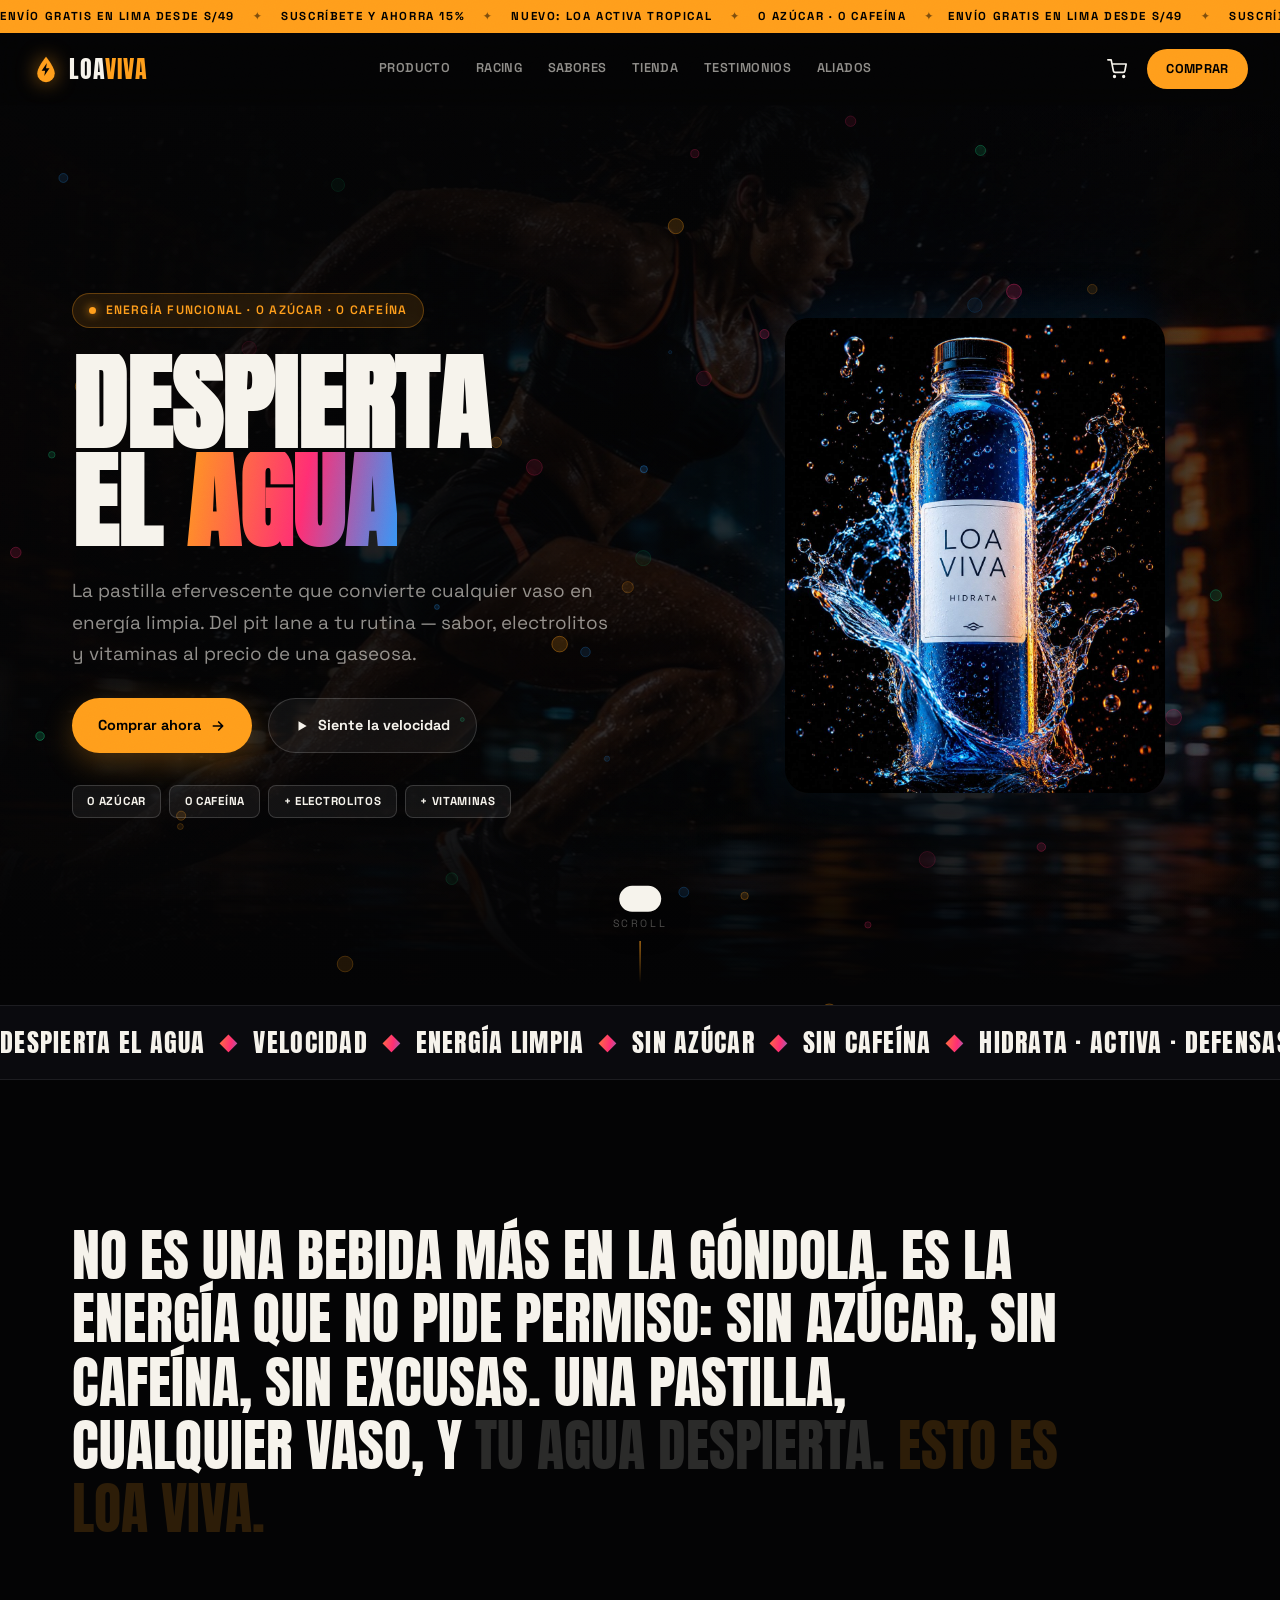
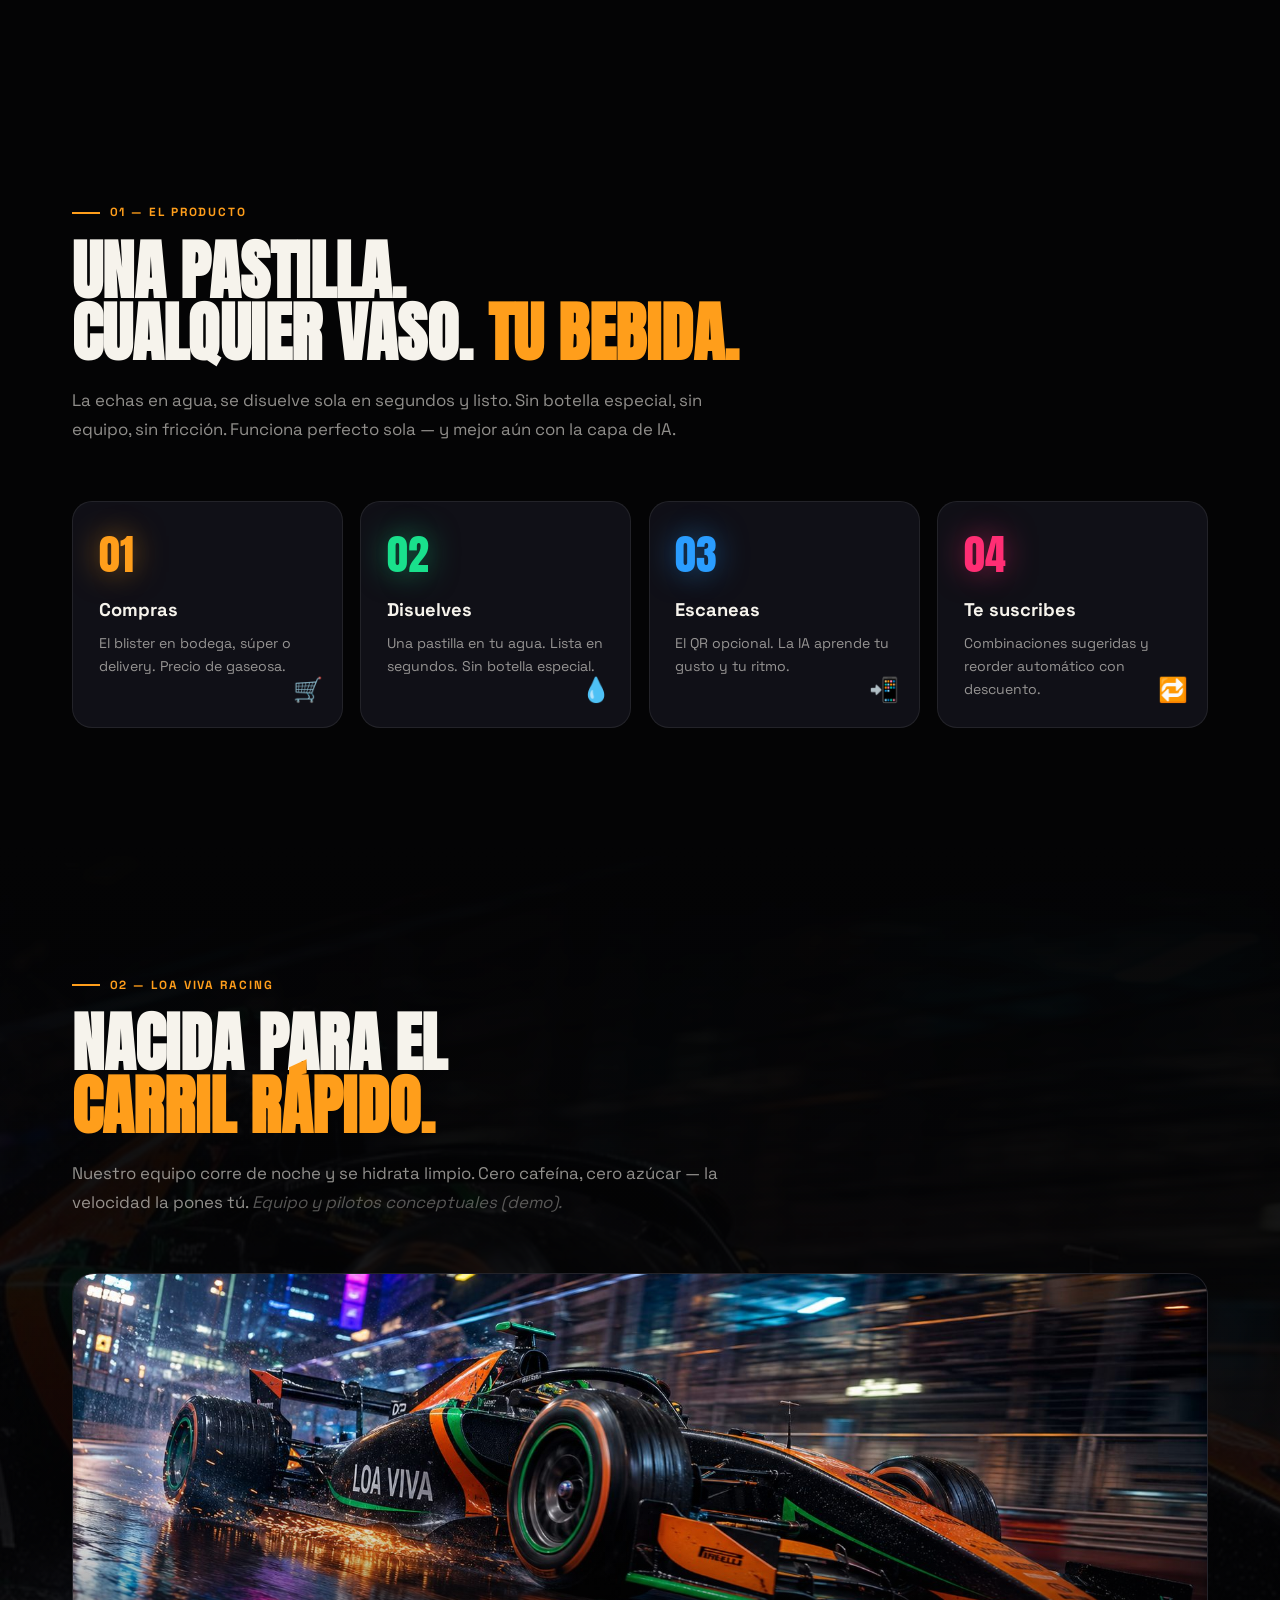
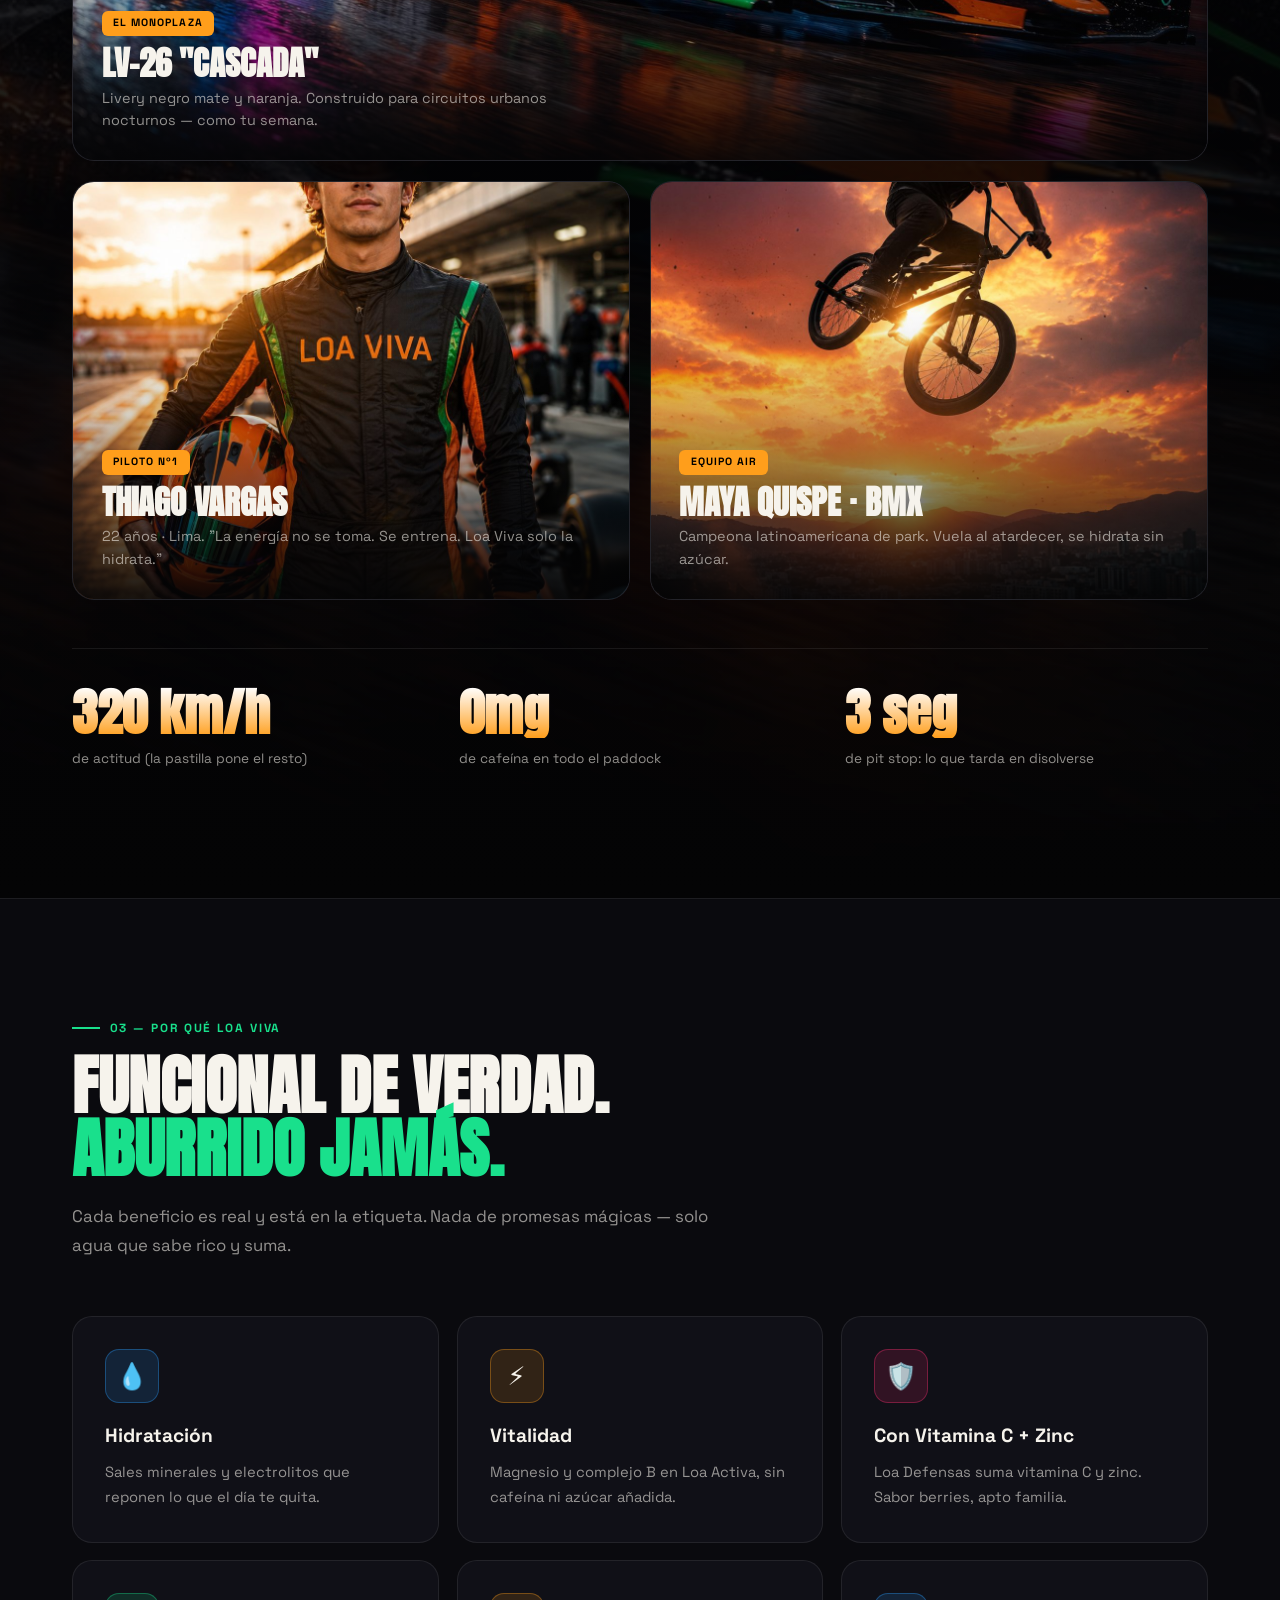
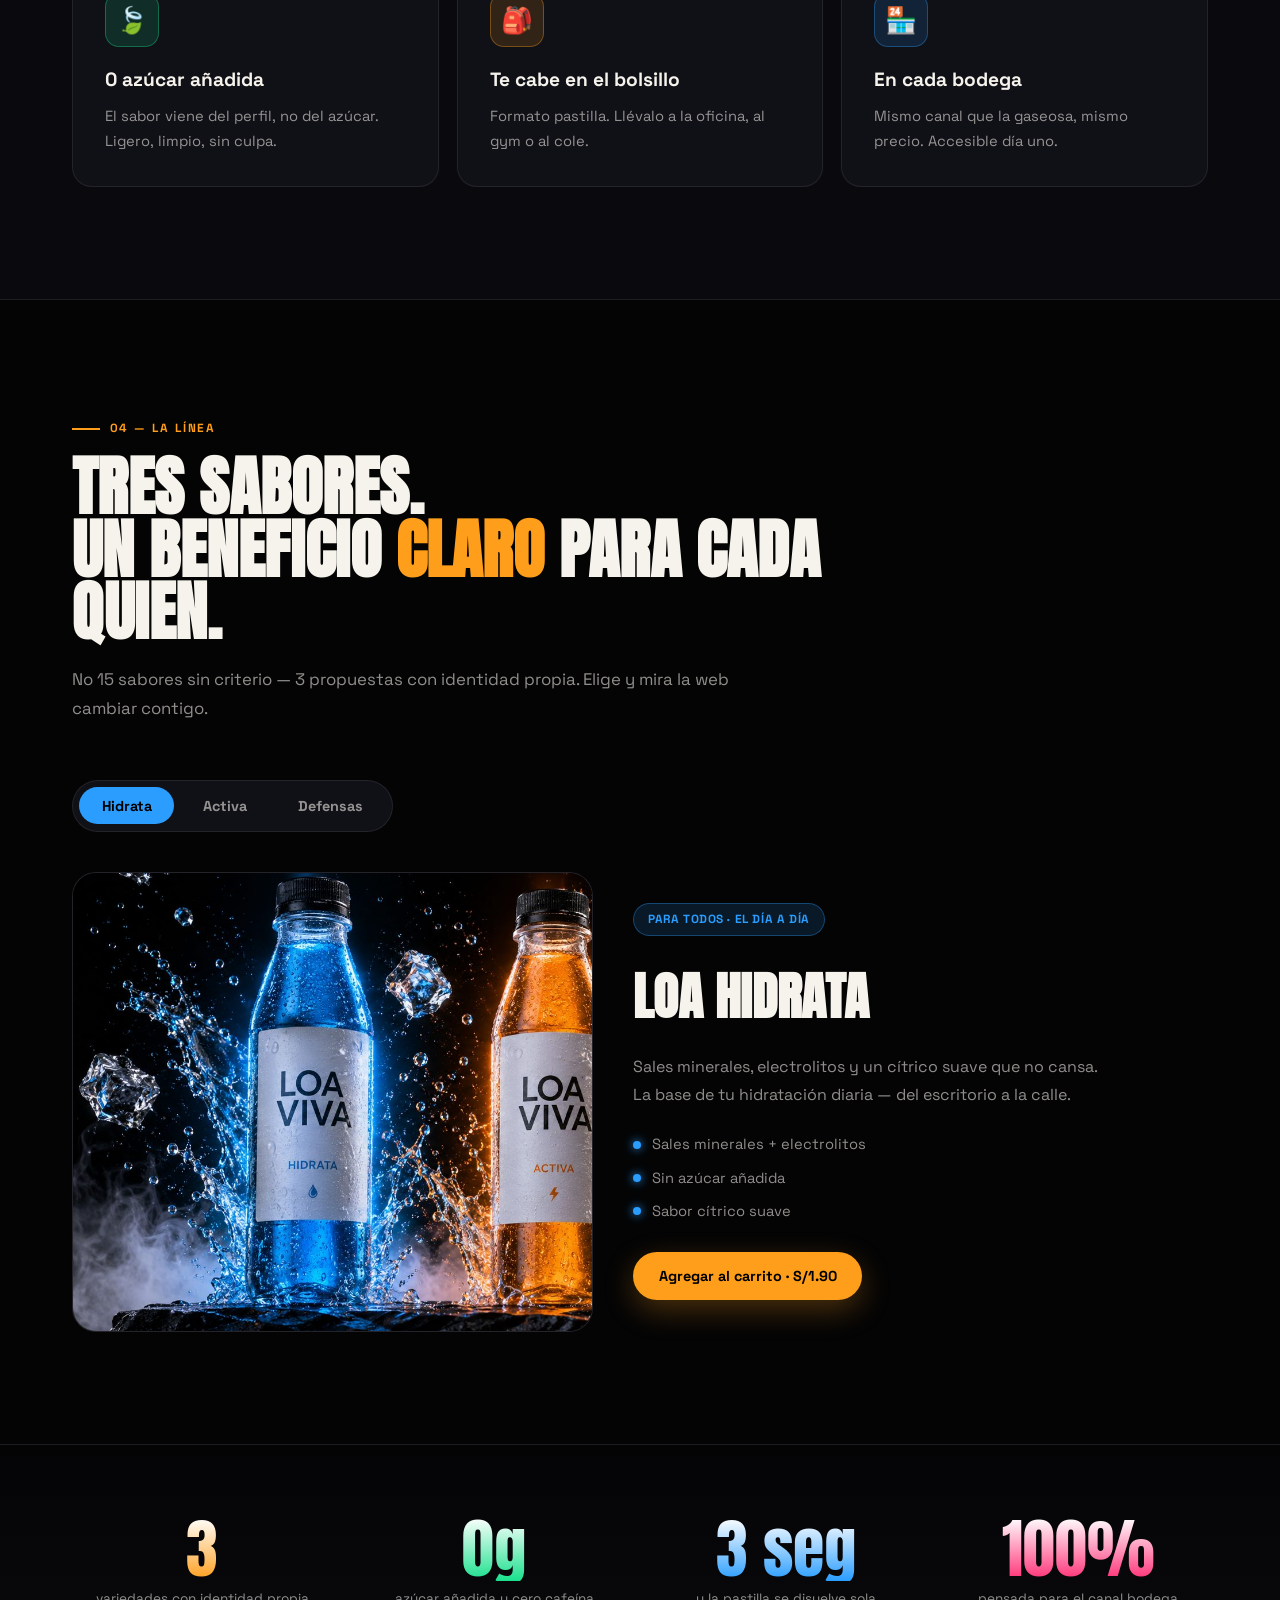
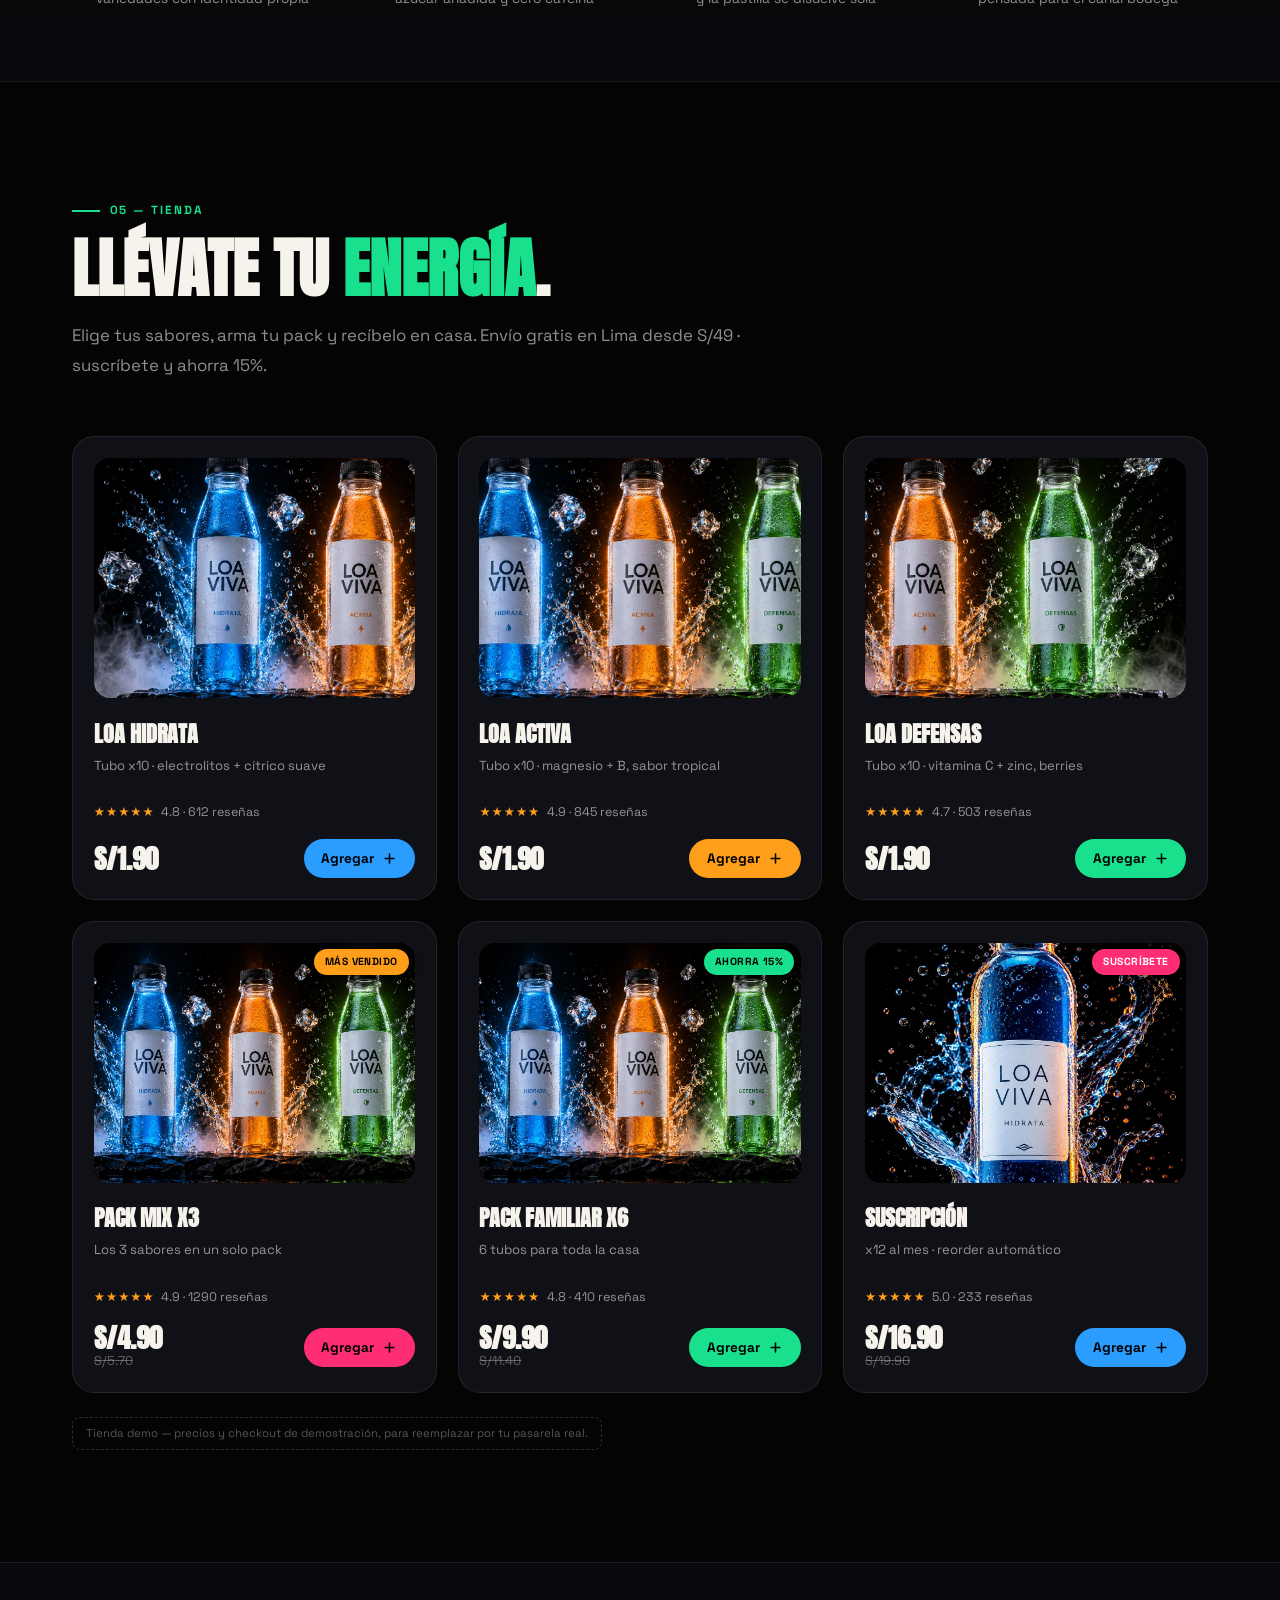
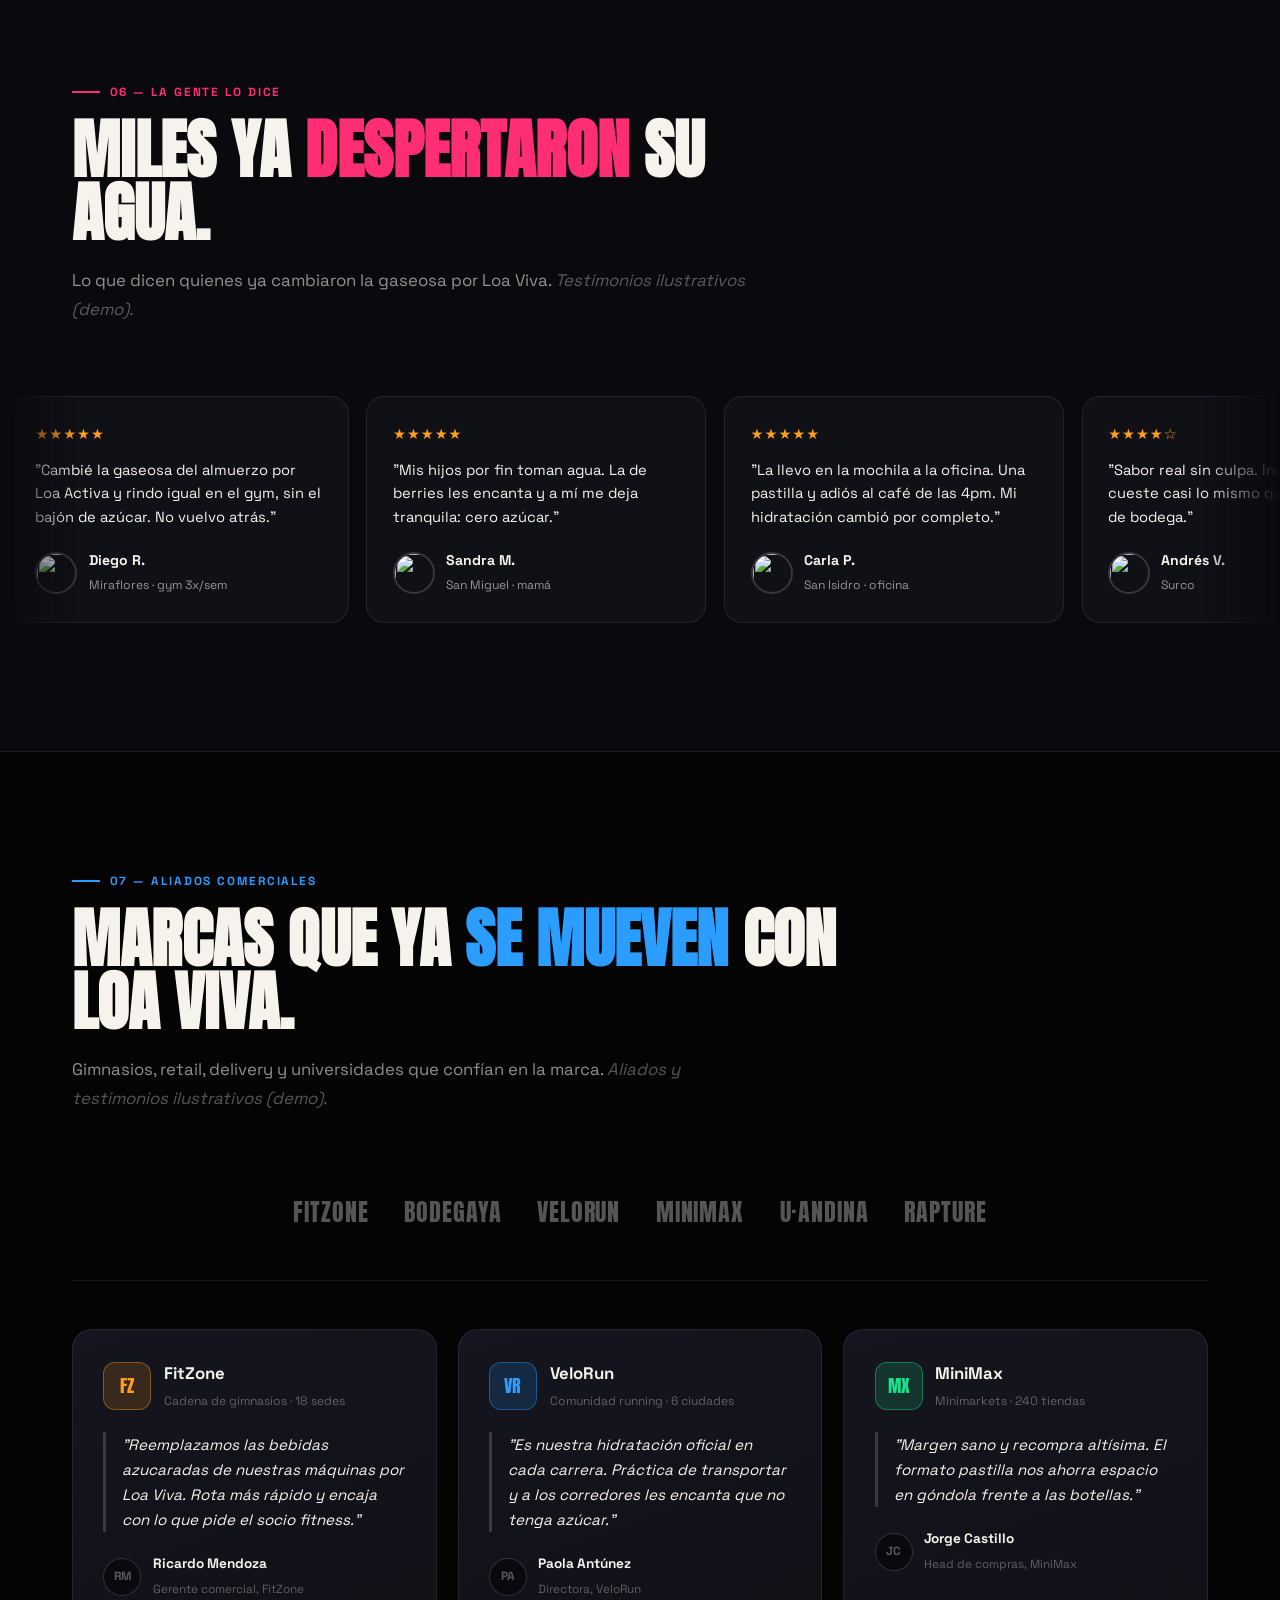
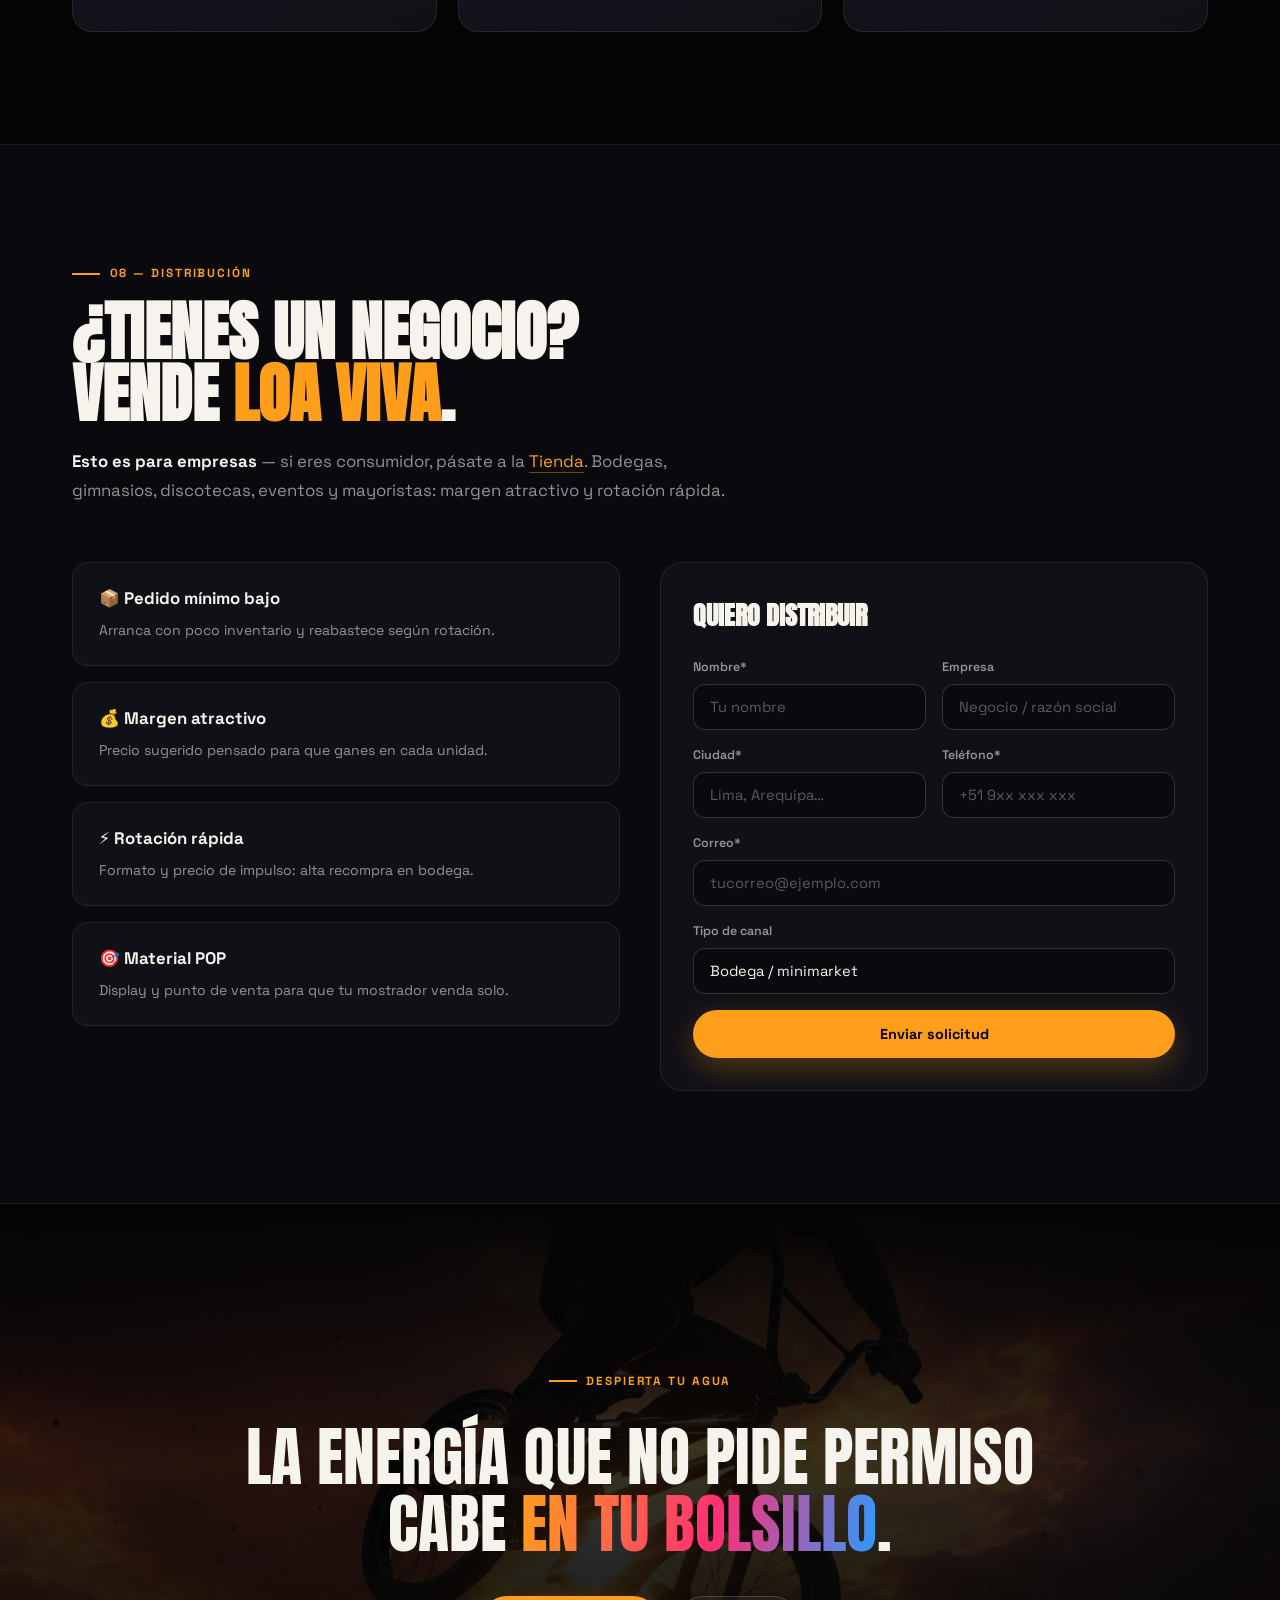
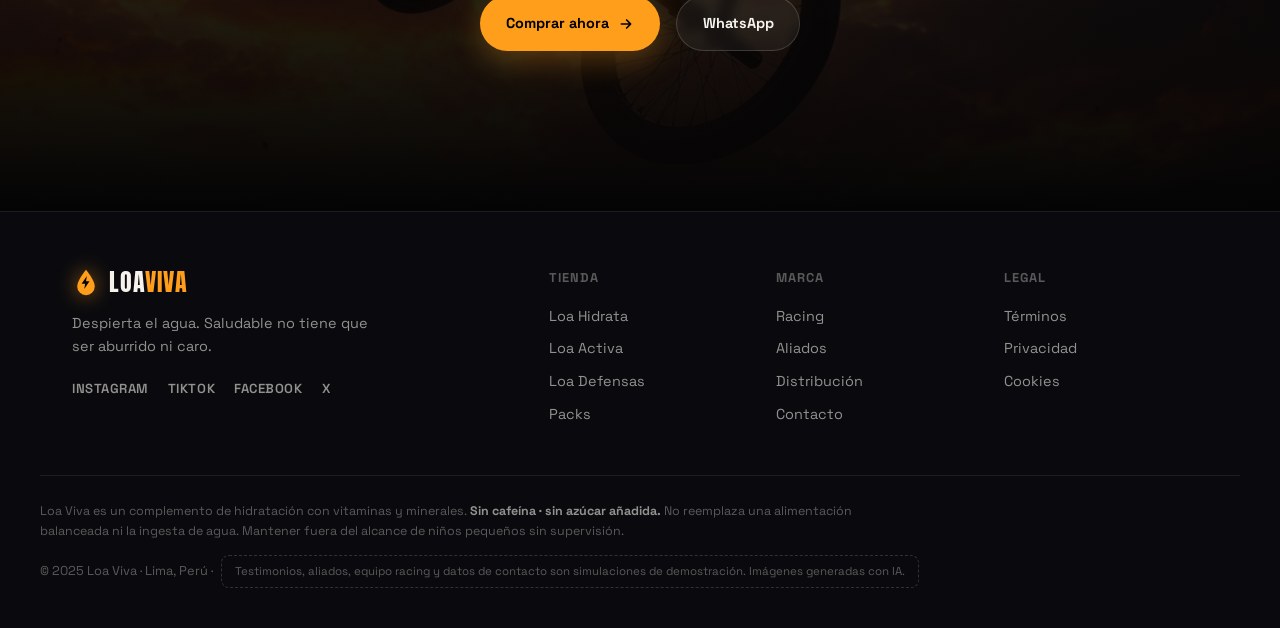
==== index.html @ 5d81354f "Loa Viva PRO: edicion campana nivel Red Bull Fotografia generada con IA (botella hero, trio de sabor" ====
<!DOCTYPE html>
<html lang="es">
<head>
<meta charset="UTF-8" />
<meta name="viewport" content="width=device-width, initial-scale=1.0" />
<script>document.documentElement.classList.add('js')</script>
<title>Loa Viva — Despierta el agua | Energía funcional · 0 azúcar · 0 cafeína</title>
<meta name="description" content="Loa Viva: la bebida funcional que convierte cualquier agua en energía limpia. 0 azúcar, 0 cafeína, electrolitos y vitaminas. Del pit lane a tu rutina — en cada bodega del Perú." />
<meta name="theme-color" content="#040405" />
<link rel="icon" href="data:image/svg+xml,%3Csvg xmlns='http://www.w3.org/2000/svg' viewBox='0 0 32 32'%3E%3Cpath d='M16 2C16 2 6 14 6 21a10 10 0 0 0 20 0C26 14 16 2 16 2Z' fill='%23FF9E1B'/%3E%3Cpath d='M17 9l-6 9h4l-1 6 6-9h-4z' fill='%23050506'/%3E%3C/svg%3E" />

<meta property="og:type" content="website" />
<meta property="og:title" content="Loa Viva — Despierta el agua" />
<meta property="og:description" content="Energía funcional sin azúcar y sin cafeína. Del pit lane a tu rutina." />
<meta property="og:image" content="assets/loa-trio-bottles.jpg" />

<link rel="preconnect" href="https://fonts.googleapis.com" />
<link rel="preconnect" href="https://fonts.gstatic.com" crossorigin />
<link rel="preload" as="image" href="assets/loa-runner-night.jpg" />
<link rel="stylesheet" href="https://fonts.googleapis.com/css2?family=Anton&family=Space+Grotesk:wght@400;500;600;700&display=swap" media="print" onload="this.media='all'" />
<noscript><link rel="stylesheet" href="https://fonts.googleapis.com/css2?family=Anton&family=Space+Grotesk:wght@400;500;600;700&display=swap" /></noscript>
<link rel="stylesheet" href="styles.css" />
</head>
<body>

<!-- ░░ PRELOADER ░░ -->
<div class="preloader" id="preloader" aria-hidden="true">
  <div class="pre-inner">
    <svg class="pre-mark" viewBox="0 0 32 32"><path d="M16 2C16 2 6 14 6 21a10 10 0 0 0 20 0C26 14 16 2 16 2Z" fill="#FF9E1B"/><path d="M17 9l-6 9h4l-1 6 6-9h-4z" fill="#040405"/></svg>
    <div class="pre-word">LOA<span>VIVA</span></div>
    <div class="pre-bar"><span id="preBar"></span></div>
  </div>
</div>

<div class="scroll-progress" id="scrollProgress"></div>
<div class="grain" aria-hidden="true"></div>

<!-- ░░ TOPBAR ░░ -->
<div class="topbar">
  <div class="topbar-track">
    <span>ENVÍO GRATIS EN LIMA DESDE S/49 <i>✦</i> SUSCRÍBETE Y AHORRA 15% <i>✦</i> NUEVO: LOA ACTIVA TROPICAL <i>✦</i> 0 AZÚCAR · 0 CAFEÍNA <i>✦</i> </span>
    <span aria-hidden="true">ENVÍO GRATIS EN LIMA DESDE S/49 <i>✦</i> SUSCRÍBETE Y AHORRA 15% <i>✦</i> NUEVO: LOA ACTIVA TROPICAL <i>✦</i> 0 AZÚCAR · 0 CAFEÍNA <i>✦</i> </span>
  </div>
</div>

<!-- ░░ NAV ░░ -->
<header class="nav" id="nav">
  <a href="#inicio" class="brand" aria-label="Loa Viva — inicio">
    <svg class="brand-mark" viewBox="0 0 32 32" aria-hidden="true"><path d="M16 2C16 2 6 14 6 21a10 10 0 0 0 20 0C26 14 16 2 16 2Z"/><path d="M17 9l-6 9h4l-1 6 6-9h-4z" class="brand-bolt"/></svg>
    <span class="brand-name">LOA<i>VIVA</i></span>
  </a>
  <nav class="nav-links" aria-label="Principal">
    <a href="#producto">Producto</a>
    <a href="#racing">Racing</a>
    <a href="#sabores">Sabores</a>
    <a href="#tienda">Tienda</a>
    <a href="#testimonios">Testimonios</a>
    <a href="#aliados">Aliados</a>
  </nav>
  <div class="nav-right">
    <button class="cart-btn" id="cartBtn" aria-label="Abrir carrito">
      <svg viewBox="0 0 24 24" width="20" height="20" fill="none" stroke="currentColor" stroke-width="2" stroke-linecap="round" stroke-linejoin="round"><circle cx="9" cy="21" r="1"/><circle cx="20" cy="21" r="1"/><path d="M1 1h4l2.68 13.39a2 2 0 0 0 2 1.61h9.72a2 2 0 0 0 2-1.61L23 6H6"/></svg>
      <span class="cart-count" id="cartCount">0</span>
    </button>
    <a href="#tienda" class="btn-cta-nav magnetic">Comprar</a>
    <button class="burger" id="burger" aria-label="Abrir menú" aria-expanded="false"><span></span><span></span><span></span></button>
  </div>
</header>

<div class="mobile-menu" id="mobileMenu">
  <a href="#producto">Producto</a>
  <a href="#racing">Racing</a>
  <a href="#sabores">Sabores</a>
  <a href="#tienda">Tienda</a>
  <a href="#testimonios">Testimonios</a>
  <a href="#aliados">Aliados</a>
  <a href="#tienda" class="mm-cta">Comprar</a>
</div>

<!-- ░░ HERO ░░ -->
<main id="inicio">
<section class="hero">
  <div class="hero-media" aria-hidden="true">
    <img class="hero-photo" id="heroPhoto" src="assets/loa-runner-night.jpg" alt="" fetchpriority="high" />
    <div class="hero-veil"></div>
  </div>
  <canvas class="hero-canvas" id="fxCanvas" aria-hidden="true"></canvas>

  <div class="hero-inner">
    <div class="hero-copy">
      <div class="hero-kicker" data-hero="0"><span class="dot"></span> Energía funcional · 0 azúcar · 0 cafeína</div>
      <h1 class="hero-title" aria-label="Despierta el agua">
        <span class="line" data-hero="1"><span class="line-in">DESPIERTA</span></span>
        <span class="line" data-hero="2"><span class="line-in">EL <em>AGUA</em></span></span>
      </h1>
      <p class="hero-sub" data-hero="3">
        La pastilla efervescente que convierte cualquier vaso en energía limpia.
        Del pit lane a tu rutina — sabor, electrolitos y vitaminas al precio de una gaseosa.
      </p>
      <div class="hero-actions" data-hero="4">
        <a href="#tienda" class="btn btn-primary magnetic">Comprar ahora
          <svg viewBox="0 0 24 24" width="16" height="16" fill="none" stroke="currentColor" stroke-width="2.5" stroke-linecap="round" stroke-linejoin="round"><path d="M5 12h14M13 6l6 6-6 6"/></svg>
        </a>
        <a href="#racing" class="btn btn-ghost magnetic">
          <svg viewBox="0 0 24 24" width="14" height="14" fill="currentColor"><polygon points="6 4 20 12 6 20 6 4"/></svg>
          Siente la velocidad
        </a>
      </div>
      <div class="hero-badges" data-hero="5">
        <span class="hbadge">0 AZÚCAR</span><span class="hbadge">0 CAFEÍNA</span><span class="hbadge">+ ELECTROLITOS</span><span class="hbadge">+ VITAMINAS</span>
      </div>
    </div>

    <figure class="hero-bottle" data-hero="3">
      <img src="assets/loa-hero-hidrata.jpg" alt="Botella Loa Viva Hidrata con splash de agua" loading="eager" />
      <figcaption class="hero-bottle-glow" aria-hidden="true"></figcaption>
    </figure>
  </div>

  <a href="#manifiesto" class="hero-scroll" aria-label="Desplázate"><span>SCROLL</span><span class="hero-scroll-line"></span></a>
</section>
</main>

<!-- ░░ MARQUEE ░░ -->
<div class="marquee" aria-hidden="true">
  <div class="marquee-track">
    <span>DESPIERTA EL AGUA <i>◆</i> VELOCIDAD <i>◆</i> ENERGÍA LIMPIA <i>◆</i> SIN AZÚCAR <i>◆</i> SIN CAFEÍNA <i>◆</i> HIDRATA · ACTIVA · DEFENSAS <i>◆</i> EN CADA BODEGA <i>◆</i> </span>
    <span>DESPIERTA EL AGUA <i>◆</i> VELOCIDAD <i>◆</i> ENERGÍA LIMPIA <i>◆</i> SIN AZÚCAR <i>◆</i> SIN CAFEÍNA <i>◆</i> HIDRATA · ACTIVA · DEFENSAS <i>◆</i> EN CADA BODEGA <i>◆</i> </span>
  </div>
</div>

<!-- ░░ MANIFIESTO (scrollytelling statement) ░░ -->
<section class="manifesto" id="manifiesto">
  <div class="container">
    <p class="manifesto-text" id="manifestoText">
      No es una bebida más en la góndola. Es la energía que no pide permiso:
      sin azúcar, sin cafeína, sin excusas. Una pastilla, cualquier vaso,
      y tu agua despierta. <em>Esto es Loa Viva.</em>
    </p>
  </div>
</section>

<!-- ░░ PRODUCTO ░░ -->
<section class="section" id="producto">
  <div class="container">
    <div class="section-head reveal">
      <span class="eyebrow eyebrow-cit">01 — El producto</span>
      <h2 class="section-title">Una pastilla.<br>Cualquier vaso. <span class="hl-cit">Tu bebida.</span></h2>
      <p class="section-lead">La echas en agua, se disuelve sola en segundos y listo. Sin botella especial, sin equipo, sin fricción. Funciona perfecto sola — y mejor aún con la capa de IA.</p>
    </div>
    <div class="steps">
      <div class="step reveal" data-delay="0"><div class="step-index" style="--c:var(--cit)">01</div><div class="step-body"><h3>Compras</h3><p>El blister en bodega, súper o delivery. Precio de gaseosa.</p></div><span class="step-emoji">🛒</span></div>
      <div class="step reveal" data-delay="1"><div class="step-index" style="--c:var(--trop)">02</div><div class="step-body"><h3>Disuelves</h3><p>Una pastilla en tu agua. Lista en segundos. Sin botella especial.</p></div><span class="step-emoji">💧</span></div>
      <div class="step reveal" data-delay="2"><div class="step-index" style="--c:var(--aqua)">03</div><div class="step-body"><h3>Escaneas</h3><p>El QR opcional. La IA aprende tu gusto y tu ritmo.</p></div><span class="step-emoji">📲</span></div>
      <div class="step reveal" data-delay="3"><div class="step-index" style="--c:var(--berry)">04</div><div class="step-body"><h3>Te suscribes</h3><p>Combinaciones sugeridas y reorder automático con descuento.</p></div><span class="step-emoji">🔁</span></div>
    </div>
  </div>
</section>

<!-- ░░ RACING ░░ -->
<section class="racing" id="racing">
  <div class="racing-bg" aria-hidden="true">
    <img id="racingBg" src="assets/loa-race-car.jpg" alt="" loading="lazy" />
    <div class="racing-veil"></div>
  </div>
  <div class="container racing-inner">
    <div class="section-head reveal">
      <span class="eyebrow eyebrow-cit">02 — Loa Viva Racing</span>
      <h2 class="section-title">Nacida para el<br><span class="hl-cit">carril rápido.</span></h2>
      <p class="section-lead">Nuestro equipo corre de noche y se hidrata limpio. Cero cafeína, cero azúcar — la velocidad la pones tú. <em>Equipo y pilotos conceptuales (demo).</em></p>
    </div>

    <div class="racing-grid">
      <article class="racing-card racing-wide reveal" data-delay="0">
        <img src="assets/loa-race-car.jpg" alt="Monoplaza Loa Viva Racing en circuito urbano nocturno" loading="lazy" />
        <div class="racing-cap">
          <span class="racing-tag">El monoplaza</span>
          <h3>LV-26 "Cascada"</h3>
          <p>Livery negro mate y naranja. Construido para circuitos urbanos nocturnos — como tu semana.</p>
        </div>
      </article>
      <article class="racing-card reveal" data-delay="1">
        <img src="assets/loa-f1-pilot.jpg" alt="Piloto del equipo Loa Viva Racing" loading="lazy" />
        <div class="racing-cap">
          <span class="racing-tag">Piloto Nº1</span>
          <h3>Thiago Vargas</h3>
          <p>22 años · Lima. "La energía no se toma. Se entrena. Loa Viva solo la hidrata."</p>
        </div>
      </article>
      <article class="racing-card reveal" data-delay="2">
        <img src="assets/loa-bmx-sunset.jpg" alt="Atleta BMX del equipo Loa Viva" loading="lazy" />
        <div class="racing-cap">
          <span class="racing-tag">Equipo Air</span>
          <h3>Maya Quispe · BMX</h3>
          <p>Campeona latinoamericana de park. Vuela al atardecer, se hidrata sin azúcar.</p>
        </div>
      </article>
    </div>

    <div class="racing-stats reveal">
      <div><b data-count="320" data-suffix=" km/h">0</b><span>de actitud (la pastilla pone el resto)</span></div>
      <div><b data-count="0" data-suffix="mg">0</b><span>de cafeína en todo el paddock</span></div>
      <div><b data-count="3" data-suffix=" seg">0</b><span>de pit stop: lo que tarda en disolverse</span></div>
    </div>
  </div>
</section>

<!-- ░░ BENEFICIOS ░░ -->
<section class="section section-dark" id="energia">
  <div class="container">
    <div class="section-head reveal">
      <span class="eyebrow eyebrow-trop">03 — Por qué Loa Viva</span>
      <h2 class="section-title">Funcional de verdad.<br><span class="hl-trop">Aburrido jamás.</span></h2>
      <p class="section-lead">Cada beneficio es real y está en la etiqueta. Nada de promesas mágicas — solo agua que sabe rico y suma.</p>
    </div>
    <div class="benefit-grid">
      <article class="benefit-card reveal" data-delay="0"><div class="benefit-ic" style="--c:var(--aqua)">💧</div><h3>Hidratación</h3><p>Sales minerales y electrolitos que reponen lo que el día te quita.</p></article>
      <article class="benefit-card reveal" data-delay="1"><div class="benefit-ic" style="--c:var(--cit)">⚡</div><h3>Vitalidad</h3><p>Magnesio y complejo B en Loa Activa, sin cafeína ni azúcar añadida.</p></article>
      <article class="benefit-card reveal" data-delay="2"><div class="benefit-ic" style="--c:var(--berry)">🛡️</div><h3>Con Vitamina C + Zinc</h3><p>Loa Defensas suma vitamina C y zinc. Sabor berries, apto familia.</p></article>
      <article class="benefit-card reveal" data-delay="3"><div class="benefit-ic" style="--c:var(--trop)">🍃</div><h3>0 azúcar añadida</h3><p>El sabor viene del perfil, no del azúcar. Ligero, limpio, sin culpa.</p></article>
      <article class="benefit-card reveal" data-delay="4"><div class="benefit-ic" style="--c:var(--cit)">🎒</div><h3>Te cabe en el bolsillo</h3><p>Formato pastilla. Llévalo a la oficina, al gym o al cole.</p></article>
      <article class="benefit-card reveal" data-delay="5"><div class="benefit-ic" style="--c:var(--aqua)">🏪</div><h3>En cada bodega</h3><p>Mismo canal que la gaseosa, mismo precio. Accesible día uno.</p></article>
    </div>
  </div>
</section>

<!-- ░░ SABORES ░░ -->
<section class="section flavors-section" id="sabores">
  <div class="container">
    <div class="section-head reveal">
      <span class="eyebrow eyebrow-cit">04 — La línea</span>
      <h2 class="section-title">Tres sabores.<br>Un beneficio <span class="hl-cit">claro</span> para cada quien.</h2>
      <p class="section-lead">No 15 sabores sin criterio — 3 propuestas con identidad propia. Elige y mira la web cambiar contigo.</p>
    </div>
    <div class="flavor-tabs reveal">
      <button class="flavor-tab is-active" data-flavor="hidrata" style="--c:var(--aqua)">Hidrata</button>
      <button class="flavor-tab" data-flavor="activa" style="--c:var(--cit)">Activa</button>
      <button class="flavor-tab" data-flavor="defensas" style="--c:var(--trop)">Defensas</button>
    </div>
    <div class="flavor-stage reveal" id="flavorStage">
      <div class="flavor-panel is-active" data-flavor="hidrata" style="--c:var(--aqua)">
        <div class="flavor-visual"><div class="flavor-photo" style="background-position: 1% 50%"></div></div>
        <div class="flavor-info">
          <span class="flavor-tag">Para todos · el día a día</span>
          <h3 class="flavor-name">Loa Hidrata</h3>
          <p class="flavor-desc">Sales minerales, electrolitos y un cítrico suave que no cansa. La base de tu hidratación diaria — del escritorio a la calle.</p>
          <ul class="flavor-benefits"><li>Sales minerales + electrolitos</li><li>Sin azúcar añadida</li><li>Sabor cítrico suave</li></ul>
          <button class="btn btn-primary magnetic add-from-flavor" data-id="hidrata">Agregar al carrito · S/1.90</button>
        </div>
      </div>
      <div class="flavor-panel" data-flavor="activa" style="--c:var(--cit)">
        <div class="flavor-visual"><div class="flavor-photo" style="background-position: 50% 50%"></div></div>
        <div class="flavor-info">
          <span class="flavor-tag">Para activos · antes y después</span>
          <h3 class="flavor-name">Loa Activa</h3>
          <p class="flavor-desc">Magnesio y complejo B con golpe tropical. Para el antes y el después del entrenamiento. Cero cafeína, cero azúcar — pura actitud.</p>
          <ul class="flavor-benefits"><li>Magnesio + Vitamina B</li><li>Sin cafeína</li><li>Sabor tropical</li></ul>
          <button class="btn btn-primary magnetic add-from-flavor" data-id="activa">Agregar al carrito · S/1.90</button>
        </div>
      </div>
      <div class="flavor-panel" data-flavor="defensas" style="--c:var(--trop)">
        <div class="flavor-visual"><div class="flavor-photo" style="background-position: 99% 50%"></div></div>
        <div class="flavor-info">
          <span class="flavor-tag">Para la familia · apto para niños</span>
          <h3 class="flavor-name">Loa Defensas</h3>
          <p class="flavor-desc">Vitamina C y zinc con sabor berries que encanta a los chicos. La forma rica de que toda la casa tome más agua. Sin azúcar añadida.</p>
          <ul class="flavor-benefits"><li>Vitamina C + Zinc</li><li>Sabor berries</li><li>Apto para niños</li></ul>
          <button class="btn btn-primary magnetic add-from-flavor" data-id="defensas">Agregar al carrito · S/1.90</button>
        </div>
      </div>
    </div>
  </div>
</section>

<!-- ░░ STATS ░░ -->
<section class="stats-band">
  <div class="container stats-inner">
    <div class="stat reveal" data-delay="0"><div class="stat-num" data-count="3" data-suffix="">0</div><p>variedades con identidad propia</p></div>
    <div class="stat reveal" data-delay="1"><div class="stat-num" data-count="0" data-suffix="g">0</div><p>azúcar añadida y cero cafeína</p></div>
    <div class="stat reveal" data-delay="2"><div class="stat-num" data-count="3" data-suffix=" seg">0</div><p>y la pastilla se disuelve sola</p></div>
    <div class="stat reveal" data-delay="3"><div class="stat-num" data-count="100" data-suffix="%">0</div><p>pensada para el canal bodega</p></div>
  </div>
</section>

<!-- ░░ TIENDA ░░ -->
<section class="section" id="tienda">
  <div class="container">
    <div class="section-head reveal">
      <span class="eyebrow eyebrow-trop">05 — Tienda</span>
      <h2 class="section-title">Llévate tu <span class="hl-trop">energía</span>.</h2>
      <p class="section-lead">Elige tus sabores, arma tu pack y recíbelo en casa. Envío gratis en Lima desde S/49 · suscríbete y ahorra 15%.</p>
    </div>
    <div class="shop-grid" id="shopGrid"></div>
    <p class="demo-flag" style="margin-top:1.5rem">Tienda demo — precios y checkout de demostración, para reemplazar por tu pasarela real.</p>
  </div>
</section>

<!-- ░░ TESTIMONIOS ░░ -->
<section class="section section-dark" id="testimonios">
  <div class="container">
    <div class="section-head reveal">
      <span class="eyebrow eyebrow-berry">06 — La gente lo dice</span>
      <h2 class="section-title">Miles ya <span class="hl-berry">despertaron</span> su agua.</h2>
      <p class="section-lead">Lo que dicen quienes ya cambiaron la gaseosa por Loa Viva. <em>Testimonios ilustrativos (demo).</em></p>
    </div>
  </div>
  <div class="tmarquee"><div class="tmarquee-track" id="tmTrack"></div></div>
</section>

<!-- ░░ ALIADOS ░░ -->
<section class="section" id="aliados">
  <div class="container">
    <div class="section-head reveal">
      <span class="eyebrow eyebrow-aqua">07 — Aliados comerciales</span>
      <h2 class="section-title">Marcas que ya <span class="hl-aqua">se mueven</span> con Loa Viva.</h2>
      <p class="section-lead">Gimnasios, retail, delivery y universidades que confían en la marca. <em>Aliados y testimonios ilustrativos (demo).</em></p>
    </div>
    <div class="logos-row reveal">
      <span class="logo-chip">FITZONE</span><span class="logo-chip">BODEGAYA</span><span class="logo-chip">VELORUN</span><span class="logo-chip">MINIMAX</span><span class="logo-chip">U·ANDINA</span><span class="logo-chip">RAPTURE</span>
    </div>
    <div class="partner-grid">
      <article class="partner-card reveal" data-delay="0">
        <div class="partner-head"><div class="partner-logo" style="--c:var(--cit)">FZ</div><div><strong>FitZone</strong><span>Cadena de gimnasios · 18 sedes</span></div></div>
        <blockquote>"Reemplazamos las bebidas azucaradas de nuestras máquinas por Loa Viva. Rota más rápido y encaja con lo que pide el socio fitness."</blockquote>
        <div class="partner-by"><span class="partner-avatar">RM</span><div><strong>Ricardo Mendoza</strong><span>Gerente comercial, FitZone</span></div></div>
      </article>
      <article class="partner-card reveal" data-delay="1">
        <div class="partner-head"><div class="partner-logo" style="--c:var(--aqua)">VR</div><div><strong>VeloRun</strong><span>Comunidad running · 6 ciudades</span></div></div>
        <blockquote>"Es nuestra hidratación oficial en cada carrera. Práctica de transportar y a los corredores les encanta que no tenga azúcar."</blockquote>
        <div class="partner-by"><span class="partner-avatar">PA</span><div><strong>Paola Antúnez</strong><span>Directora, VeloRun</span></div></div>
      </article>
      <article class="partner-card reveal" data-delay="2">
        <div class="partner-head"><div class="partner-logo" style="--c:var(--trop)">MX</div><div><strong>MiniMax</strong><span>Minimarkets · 240 tiendas</span></div></div>
        <blockquote>"Margen sano y recompra altísima. El formato pastilla nos ahorra espacio en góndola frente a las botellas."</blockquote>
        <div class="partner-by"><span class="partner-avatar">JC</span><div><strong>Jorge Castillo</strong><span>Head de compras, MiniMax</span></div></div>
      </article>
    </div>
  </div>
</section>

<!-- ░░ DISTRIBUCIÓN ░░ -->
<section class="section section-dark" id="distribucion">
  <div class="container">
    <div class="section-head reveal">
      <span class="eyebrow eyebrow-cit">08 — Distribución</span>
      <h2 class="section-title">¿Tienes un negocio?<br>Vende <span class="hl-cit">Loa Viva</span>.</h2>
      <p class="section-lead"><strong>Esto es para empresas</strong> — si eres consumidor, pásate a la <a href="#tienda" class="inline-link">Tienda</a>. Bodegas, gimnasios, discotecas, eventos y mayoristas: margen atractivo y rotación rápida.</p>
    </div>
    <div class="b2b-wrap">
      <div class="b2b-benefits">
        <div class="b2b-item reveal" data-delay="0"><strong>📦 Pedido mínimo bajo</strong><span>Arranca con poco inventario y reabastece según rotación.</span></div>
        <div class="b2b-item reveal" data-delay="1"><strong>💰 Margen atractivo</strong><span>Precio sugerido pensado para que ganes en cada unidad.</span></div>
        <div class="b2b-item reveal" data-delay="2"><strong>⚡ Rotación rápida</strong><span>Formato y precio de impulso: alta recompra en bodega.</span></div>
        <div class="b2b-item reveal" data-delay="3"><strong>🎯 Material POP</strong><span>Display y punto de venta para que tu mostrador venda solo.</span></div>
      </div>
      <form class="b2b-form reveal" id="b2bForm" novalidate>
        <h3>Quiero distribuir</h3>
        <div class="field-row">
          <label class="field"><span>Nombre*</span><input type="text" name="nombre" required placeholder="Tu nombre" /></label>
          <label class="field"><span>Empresa</span><input type="text" name="empresa" placeholder="Negocio / razón social" /></label>
        </div>
        <div class="field-row">
          <label class="field"><span>Ciudad*</span><input type="text" name="ciudad" required placeholder="Lima, Arequipa…" /></label>
          <label class="field"><span>Teléfono*</span><input type="tel" name="telefono" required placeholder="+51 9xx xxx xxx" /></label>
        </div>
        <label class="field"><span>Correo*</span><input type="email" name="correo" required placeholder="tucorreo@ejemplo.com" /></label>
        <label class="field"><span>Tipo de canal</span><select name="canal"><option>Bodega / minimarket</option><option>Gimnasio</option><option>Discoteca / bar</option><option>Eventos</option><option>Mayorista</option><option>Otro</option></select></label>
        <button type="submit" class="btn btn-primary magnetic" style="width:100%;justify-content:center">Enviar solicitud</button>
        <p class="form-note" id="b2bNote" hidden>✓ ¡Recibido! Te contactaremos en menos de 24h. <em>(demo)</em></p>
      </form>
    </div>
  </div>
</section>

<!-- ░░ CTA FINAL ░░ -->
<section class="cta" id="contacto">
  <div class="cta-media" aria-hidden="true">
    <img src="assets/loa-bmx-sunset.jpg" alt="" loading="lazy" />
    <div class="cta-veil"></div>
  </div>
  <div class="container cta-inner reveal">
    <span class="eyebrow eyebrow-cit" style="justify-content:center">Despierta tu agua</span>
    <blockquote class="cta-quote">La energía que no pide permiso<br>cabe <em>en tu bolsillo</em>.</blockquote>
    <div class="cta-actions">
      <a href="#tienda" class="btn btn-primary magnetic">Comprar ahora
        <svg viewBox="0 0 24 24" width="16" height="16" fill="none" stroke="currentColor" stroke-width="2.5" stroke-linecap="round" stroke-linejoin="round"><path d="M5 12h14M13 6l6 6-6 6"/></svg>
      </a>
      <a href="https://wa.me/51987654321?text=Hola%20Loa%20Viva" target="_blank" rel="noopener" class="btn btn-ghost magnetic">WhatsApp</a>
    </div>
  </div>
</section>

<!-- ░░ FOOTER ░░ -->
<footer class="footer">
  <div class="container footer-inner">
    <div class="footer-brand">
      <a href="#inicio" class="brand"><svg class="brand-mark" viewBox="0 0 32 32" aria-hidden="true"><path d="M16 2C16 2 6 14 6 21a10 10 0 0 0 20 0C26 14 16 2 16 2Z"/><path d="M17 9l-6 9h4l-1 6 6-9h-4z" class="brand-bolt"/></svg><span class="brand-name">LOA<i>VIVA</i></span></a>
      <p>Despierta el agua. Saludable no tiene que ser aburrido ni caro.</p>
      <div class="socials"><a href="#">Instagram</a><a href="#">TikTok</a><a href="#">Facebook</a><a href="#">X</a></div>
    </div>
    <div class="footer-cols">
      <div class="footer-col"><h4>Tienda</h4><a href="#tienda">Loa Hidrata</a><a href="#tienda">Loa Activa</a><a href="#tienda">Loa Defensas</a><a href="#tienda">Packs</a></div>
      <div class="footer-col"><h4>Marca</h4><a href="#racing">Racing</a><a href="#aliados">Aliados</a><a href="#distribucion">Distribución</a><a href="#contacto">Contacto</a></div>
      <div class="footer-col"><h4>Legal</h4><a href="#">Términos</a><a href="#">Privacidad</a><a href="#">Cookies</a></div>
    </div>
  </div>
  <div class="container footer-bottom">
    <p class="legal-note">Loa Viva es un complemento de hidratación con vitaminas y minerales. <strong>Sin cafeína · sin azúcar añadida.</strong> No reemplaza una alimentación balanceada ni la ingesta de agua. Mantener fuera del alcance de niños pequeños sin supervisión.</p>
    <p class="copyright">© 2025 Loa Viva · Lima, Perú · <span class="demo-flag">Testimonios, aliados, equipo racing y datos de contacto son simulaciones de demostración. Imágenes generadas con IA.</span></p>
  </div>
</footer>

<!-- ░░ CART ░░ -->
<div class="cart-overlay" id="cartOverlay"></div>
<aside class="cart-drawer" id="cartDrawer" aria-label="Carrito">
  <div class="cart-head"><h3>Tu carrito</h3><button class="cart-close" id="cartClose" aria-label="Cerrar">✕</button></div>
  <div class="cart-items" id="cartItems"></div>
  <div class="cart-foot">
    <div class="cart-total"><span>Total</span><strong id="cartTotal">S/0.00</strong></div>
    <button class="btn btn-primary" id="checkoutBtn" style="width:100%;justify-content:center">Finalizar compra</button>
    <p class="cart-note" id="cartNote" hidden>✓ ¡Pedido recibido! Te contactaremos para coordinar la entrega. <em>(demo)</em></p>
  </div>
</aside>

<div class="toast" id="toast"></div>

<script src="https://cdnjs.cloudflare.com/ajax/libs/gsap/3.12.5/gsap.min.js" defer></script>
<script src="https://cdnjs.cloudflare.com/ajax/libs/gsap/3.12.5/ScrollTrigger.min.js" defer></script>
<script src="script.js" defer></script>
</body>
</html>
---- styles.css ----
/* ════════════════════════════════════════════════════════
   LOA VIVA — sistema de diseño PRO (fotografía + scrollytelling)
   ════════════════════════════════════════════════════════ */
:root {
  --cit:   #FF9E1B;
  --trop:  #19E08C;
  --berry: #FF2E74;
  --aqua:  #2A9DFF;

  --bg:    #040405;
  --bg-2:  #0A0A0E;
  --panel: #101017;
  --panel-2:#15151F;
  --line:  rgba(255,255,255,.08);
  --line-2:rgba(255,255,255,.16);
  --ink:   #F6F3EC;
  --muted: rgba(246,243,236,.58);
  --faint: rgba(246,243,236,.34);

  --energy: linear-gradient(100deg, var(--cit), var(--berry) 55%, var(--aqua));
  --font-display: 'Anton', 'Arial Narrow', sans-serif;
  --font-body: 'Space Grotesk', system-ui, sans-serif;
  --maxw: 1200px;
  --ease: cubic-bezier(.22,1,.36,1);
}

*,*::before,*::after { box-sizing: border-box; margin: 0; padding: 0; }
html { scroll-behavior: smooth; -webkit-text-size-adjust: 100%; }
body { font-family: var(--font-body); background: var(--bg); color: var(--ink); line-height: 1.6; overflow-x: hidden; -webkit-font-smoothing: antialiased; }
::selection { background: var(--cit); color: #000; }
img,svg,canvas { display: block; max-width: 100%; }
a { color: inherit; text-decoration: none; }
::-webkit-scrollbar { width: 10px; }
::-webkit-scrollbar-track { background: var(--bg); }
::-webkit-scrollbar-thumb { background: #25252e; border-radius: 10px; }
::-webkit-scrollbar-thumb:hover { background: var(--cit); }

.container { width: 100%; max-width: var(--maxw); margin: 0 auto; padding: 0 2rem; }

/* ════ PRELOADER ════ */
.preloader { position: fixed; inset: 0; z-index: 2000; background: var(--bg); display: none; align-items: center; justify-content: center; transition: opacity .6s var(--ease), visibility .6s; }
.js .preloader { display: flex; animation: preGone .6s var(--ease) 2.8s forwards; } /* failsafe si el JS falla */
.preloader.done { opacity: 0; visibility: hidden; animation: none; }
@keyframes preGone { to { opacity: 0; visibility: hidden; } }
.pre-inner { display: flex; flex-direction: column; align-items: center; gap: 1.2rem; }
.pre-mark { width: 54px; height: 54px; animation: preFloat 1.6s var(--ease) infinite; filter: drop-shadow(0 0 18px rgba(255,158,27,.6)); }
@keyframes preFloat { 0%,100%{transform:translateY(0)} 50%{transform:translateY(-10px)} }
.pre-word { font-family: var(--font-display); font-size: 2rem; letter-spacing: .06em; }
.pre-word span { color: var(--cit); }
.pre-bar { width: 180px; height: 3px; border-radius: 3px; background: rgba(255,255,255,.1); overflow: hidden; }
.pre-bar span { display: block; height: 100%; width: 0; background: var(--energy); transition: width .3s ease; }

.scroll-progress { position: fixed; top: 0; left: 0; height: 3px; width: 0; z-index: 1000; background: var(--energy); box-shadow: 0 0 14px rgba(255,158,27,.6); transition: width .08s linear; }
.grain { position: fixed; inset: 0; z-index: 900; pointer-events: none; opacity: .05; mix-blend-mode: overlay; background-image: url("data:image/svg+xml,%3Csvg xmlns='http://www.w3.org/2000/svg' width='160' height='160'%3E%3Cfilter id='n'%3E%3CfeTurbulence type='fractalNoise' baseFrequency='.85' numOctaves='3' stitchTiles='stitch'/%3E%3C/filter%3E%3Crect width='100%25' height='100%25' filter='url(%23n)'/%3E%3C/svg%3E"); }

/* ════ TOPBAR + NAV ════ */
.topbar { background: var(--cit); color: #000; overflow: hidden; white-space: nowrap; position: relative; z-index: 810; }
.topbar-track { display: inline-flex; animation: marquee 30s linear infinite; }
.topbar-track span { font-weight: 700; font-size: .72rem; letter-spacing: .14em; padding: .45rem 0; }
.topbar-track i { font-style: normal; opacity: .5; padding: 0 .8rem; }
@keyframes marquee { from{transform:translateX(0)} to{transform:translateX(-50%)} }

.nav { position: sticky; top: 0; z-index: 800; display: flex; align-items: center; justify-content: space-between; gap: 1rem; padding: 1rem 2rem; background: rgba(4,4,5,.55); backdrop-filter: blur(14px) saturate(140%); -webkit-backdrop-filter: blur(14px) saturate(140%); border-bottom: 1px solid transparent; transition: background .3s, border-color .3s, padding .3s; }
.nav.scrolled { background: rgba(4,4,5,.88); border-bottom-color: var(--line); padding: .6rem 2rem; }
.brand { display: inline-flex; align-items: center; gap: .55rem; }
.brand-mark { width: 28px; height: 28px; flex-shrink: 0; filter: drop-shadow(0 0 10px rgba(255,158,27,.6)); }
.brand-mark path:first-child { fill: var(--cit); }
.brand-bolt { fill: var(--bg); }
.brand-name { font-family: var(--font-display); font-size: 1.5rem; letter-spacing: .04em; line-height: 1; }
.brand-name i { font-style: normal; color: var(--cit); }
.nav-links { display: flex; gap: 1.6rem; }
.nav-links a { font-size: .8rem; font-weight: 600; letter-spacing: .03em; color: var(--muted); text-transform: uppercase; position: relative; transition: color .2s; }
.nav-links a::after { content:''; position:absolute; left:0; bottom:-6px; height:2px; width:0; background: var(--cit); transition: width .3s var(--ease); }
.nav-links a:hover { color: var(--ink); }
.nav-links a:hover::after { width: 100%; }
.nav-right { display: flex; align-items: center; gap: 1rem; }
.cart-btn { position: relative; background: none; border: none; color: var(--ink); cursor: pointer; padding: 4px; display: flex; }
.cart-btn:hover { color: var(--cit); }
.cart-count { position: absolute; top: -6px; right: -8px; min-width: 18px; height: 18px; padding: 0 4px; border-radius: 100px; background: var(--berry); color: #fff; font-size: .65rem; font-weight: 700; display: flex; align-items: center; justify-content: center; transform: scale(0); transition: transform .25s var(--ease); }
.cart-count.show { transform: scale(1); }
.btn-cta-nav { display: inline-flex; align-items: center; gap: .5rem; font-size: .8rem; font-weight: 700; text-transform: uppercase; letter-spacing: .03em; padding: .6rem 1.2rem; border-radius: 100px; color: #000; background: var(--cit); transition: transform .25s var(--ease), box-shadow .25s; will-change: transform; }
.btn-cta-nav:hover { transform: translateY(-2px); box-shadow: 0 8px 26px rgba(255,158,27,.4); }
.burger { display: none; flex-direction: column; gap: 5px; background: none; border: 0; cursor: pointer; padding: 6px; }
.burger span { width: 26px; height: 2px; background: var(--ink); transition: .3s var(--ease); }
.burger.open span:nth-child(1){ transform: translateY(7px) rotate(45deg); }
.burger.open span:nth-child(2){ opacity: 0; }
.burger.open span:nth-child(3){ transform: translateY(-7px) rotate(-45deg); }
.mobile-menu { position: fixed; inset: 0; z-index: 790; background: rgba(4,4,5,.98); backdrop-filter: blur(10px); display: flex; flex-direction: column; align-items: center; justify-content: center; gap: 1.4rem; opacity: 0; pointer-events: none; transition: opacity .35s var(--ease); }
.mobile-menu.open { opacity: 1; pointer-events: auto; }
.mobile-menu a { font-family: var(--font-display); font-size: 2rem; color: var(--ink); }
.mobile-menu a:hover { color: var(--cit); }
.mm-cta { color: var(--cit) !important; }

/* ════ HERO ════ */
.hero { position: relative; min-height: 100svh; display: flex; align-items: center; padding: 4rem 0; overflow: hidden; }
.hero-media { position: absolute; inset: 0; z-index: 0; overflow: hidden; }
.hero-photo { position: absolute; inset: -6% 0; width: 100%; height: 112%; object-fit: cover; object-position: center 30%; opacity: .55; will-change: transform; }
.hero-veil { position: absolute; inset: 0; background:
  linear-gradient(90deg, rgba(4,4,5,.95) 0%, rgba(4,4,5,.72) 42%, rgba(4,4,5,.3) 100%),
  linear-gradient(0deg, var(--bg) 2%, transparent 30%, transparent 72%, rgba(4,4,5,.7)); }
.hero-canvas { position: absolute; inset: 0; z-index: 1; }
.hero-inner { position: relative; z-index: 2; width: 100%; max-width: var(--maxw); margin: 0 auto; padding: 0 2rem; display: grid; grid-template-columns: 1.15fr .85fr; gap: 2.5rem; align-items: center; }
.hero-kicker { display: inline-flex; align-items: center; gap: .6rem; font-size: .76rem; font-weight: 600; letter-spacing: .1em; text-transform: uppercase; color: var(--cit); padding: .45rem 1rem; margin-bottom: 1.6rem; border: 1px solid rgba(255,158,27,.3); border-radius: 100px; background: rgba(255,158,27,.12); backdrop-filter: blur(4px); }
.hero-kicker .dot { width: 7px; height: 7px; border-radius: 50%; background: var(--cit); box-shadow: 0 0 10px var(--cit); animation: pulse 1.8s infinite; }
@keyframes pulse { 0%,100%{transform:scale(1);opacity:1} 50%{transform:scale(.8);opacity:.65} }
.hero-title { font-family: var(--font-display); font-size: clamp(3.4rem, 8.5vw, 8rem); line-height: .9; text-transform: uppercase; margin-bottom: 1.6rem; }
.hero-title .line { display: block; overflow: hidden; }
.hero-title .line-in { display: inline-block; }
.hero-title em { font-style: normal; background: var(--energy); -webkit-background-clip: text; background-clip: text; color: transparent; }
.hero-sub { font-size: clamp(1rem,1.5vw,1.18rem); color: var(--muted); max-width: 540px; line-height: 1.65; margin-bottom: 1.8rem; }
.hero-actions { display: flex; flex-wrap: wrap; gap: 1rem; margin-bottom: 2rem; }
.hero-badges { display: flex; flex-wrap: wrap; gap: .5rem; }
.hbadge { font-size: .72rem; font-weight: 700; letter-spacing: .06em; padding: .4rem .9rem; border-radius: 8px; border: 1px solid var(--line-2); color: var(--ink); background: rgba(255,255,255,.06); backdrop-filter: blur(4px); }
.btn { display: inline-flex; align-items: center; gap: .6rem; font-weight: 700; font-size: .9rem; padding: .95rem 1.6rem; border-radius: 100px; cursor: pointer; transition: transform .25s var(--ease), box-shadow .25s, border-color .25s, background .25s; will-change: transform; border: none; font-family: inherit; }
.btn-primary { background: var(--cit); color: #000; box-shadow: 0 10px 30px rgba(255,158,27,.28); }
.btn-primary:hover { transform: translateY(-3px); box-shadow: 0 16px 40px rgba(255,158,27,.42); }
.btn-primary svg { transition: transform .25s var(--ease); }
.btn-primary:hover svg { transform: translateX(4px); }
.btn-ghost { background: rgba(255,255,255,.05); color: var(--ink); border: 1px solid var(--line-2); backdrop-filter: blur(4px); }
.btn-ghost:hover { transform: translateY(-3px); border-color: var(--ink); }

.hero-bottle { position: relative; display: flex; justify-content: center; }
.hero-bottle img { width: min(380px, 100%); border-radius: 24px; box-shadow: 0 40px 80px rgba(0,0,0,.6), 0 0 60px rgba(42,157,255,.15); animation: heroBottle 6s var(--ease) infinite; }
@keyframes heroBottle { 0%,100%{transform:translateY(0) rotate(0deg)} 50%{transform:translateY(-16px) rotate(.6deg)} }
.hero-bottle-glow { position: absolute; inset: -10%; z-index: -1; background: radial-gradient(50% 50% at 50% 50%, rgba(42,157,255,.25), transparent 70%); filter: blur(20px); }
.hero-scroll { position: absolute; bottom: 1.4rem; left: 50%; transform: translateX(-50%); z-index: 3; display: flex; flex-direction: column; align-items: center; gap: .5rem; font-size: .66rem; letter-spacing: .25em; color: var(--faint); text-transform: uppercase; }
.hero-scroll-line { width: 1px; height: 42px; background: linear-gradient(var(--cit), transparent); animation: scrollPulse 2s infinite; }
@keyframes scrollPulse { 0%,100%{opacity:.3;transform:scaleY(.7)} 50%{opacity:1;transform:scaleY(1)} }

/* ════ MARQUEE ════ */
.marquee { overflow: hidden; white-space: nowrap; border-block: 1px solid var(--line); background: var(--bg-2); padding: 1rem 0; }
.marquee-track { display: inline-flex; animation: marquee 28s linear infinite; }
.marquee-track span { font-family: var(--font-display); font-size: 1.6rem; letter-spacing: .05em; text-transform: uppercase; padding-right: 1rem; }
.marquee-track i { font-style: normal; padding: 0 .4rem; background: var(--energy); -webkit-background-clip: text; background-clip: text; color: transparent; }

/* ════ MANIFIESTO ════ */
.manifesto { padding: 9rem 0; }
.manifesto-text { font-family: var(--font-display); text-transform: uppercase; font-size: clamp(1.8rem, 4.4vw, 3.8rem); line-height: 1.12; max-width: 1000px; }
.manifesto-text em { font-style: normal; color: var(--cit); }
.manifesto-text .w { opacity: .16; transition: opacity .35s ease; }
.manifesto-text .w.on { opacity: 1; }

/* ════ SECTIONS ════ */
.section { padding: 7rem 0; position: relative; }
.section-dark { background: var(--bg-2); border-block: 1px solid var(--line); }
.section-head { max-width: 780px; margin-bottom: 3.5rem; }
.eyebrow { display: inline-flex; align-items: center; gap: .6rem; font-size: .74rem; font-weight: 700; letter-spacing: .16em; text-transform: uppercase; margin-bottom: 1.1rem; }
.eyebrow::before { content:''; width: 28px; height: 2px; background: currentColor; }
.eyebrow-cit{color:var(--cit)} .eyebrow-trop{color:var(--trop)} .eyebrow-berry{color:var(--berry)} .eyebrow-aqua{color:var(--aqua)}
.section-title { font-family: var(--font-display); text-transform: uppercase; font-size: clamp(2.2rem, 5vw, 4.2rem); line-height: .98; margin-bottom: 1.3rem; }
.hl-cit{color:var(--cit)} .hl-trop{color:var(--trop)} .hl-berry{color:var(--berry)} .hl-aqua{color:var(--aqua)}
.section-lead { font-size: 1.05rem; color: var(--muted); max-width: 680px; line-height: 1.75; }
.section-lead em { color: var(--faint); font-style: italic; }
.section-lead strong { color: var(--ink); }
.inline-link { color: var(--cit); border-bottom: 1px solid rgba(255,158,27,.4); }
.demo-flag { font-size: .72rem; color: var(--faint); padding: .4rem .8rem; border: 1px dashed var(--line-2); border-radius: 8px; display: inline-block; }

/* ════ STEPS ════ */
.steps { display: grid; grid-template-columns: repeat(4,1fr); gap: 1.1rem; }
.step { position: relative; background: var(--panel); border: 1px solid var(--line); border-radius: 20px; padding: 2rem 1.6rem 1.6rem; overflow: hidden; transition: transform .4s var(--ease), border-color .3s; }
.step:hover { transform: translateY(-6px); border-color: color-mix(in srgb, var(--c) 50%, transparent); }
.step-index { font-family: var(--font-display); font-size: 2.6rem; line-height: 1; color: var(--c); margin-bottom: 1.2rem; text-shadow: 0 0 30px color-mix(in srgb, var(--c) 50%, transparent); }
.step-body h3 { font-size: 1.15rem; font-weight: 700; margin-bottom: .5rem; }
.step-body p { font-size: .88rem; color: var(--muted); line-height: 1.65; }
.step-emoji { position: absolute; bottom: 1.1rem; right: 1.2rem; font-size: 1.5rem; }

/* ════ RACING ════ */
.racing { position: relative; padding: 8rem 0; overflow: hidden; }
.racing-bg { position: absolute; inset: 0; z-index: 0; overflow: hidden; }
.racing-bg img { position: absolute; inset: -8% 0; width: 100%; height: 116%; object-fit: cover; opacity: .3; will-change: transform; }
.racing-veil { position: absolute; inset: 0; background: linear-gradient(180deg, var(--bg) 0%, rgba(4,4,5,.62) 38%, rgba(4,4,5,.62) 62%, var(--bg) 100%); }
.racing-inner { position: relative; z-index: 2; }
.racing-grid { display: grid; grid-template-columns: repeat(2, 1fr); gap: 1.2rem; margin-bottom: 3rem; }
.racing-card { position: relative; border-radius: 22px; overflow: hidden; border: 1px solid var(--line); background: var(--panel); }
.racing-wide { grid-column: span 2; }
.racing-card img { width: 100%; height: 100%; object-fit: cover; aspect-ratio: 4 / 3; transition: transform .9s var(--ease); }
.racing-wide img { aspect-ratio: 21 / 9; object-position: center 60%; }
.racing-card:hover img { transform: scale(1.06); }
.racing-card::after { content:''; position: absolute; inset: 0; background: linear-gradient(0deg, rgba(4,4,5,.92) 0%, rgba(4,4,5,.15) 45%, transparent 70%); }
.racing-cap { position: absolute; left: 0; right: 0; bottom: 0; z-index: 2; padding: 1.8rem; }
.racing-tag { display: inline-block; font-size: .66rem; font-weight: 700; letter-spacing: .1em; text-transform: uppercase; color: #000; background: var(--cit); padding: .25rem .7rem; border-radius: 6px; margin-bottom: .7rem; }
.racing-cap h3 { font-family: var(--font-display); font-size: clamp(1.4rem, 2.6vw, 2.2rem); text-transform: uppercase; line-height: 1; margin-bottom: .4rem; }
.racing-cap p { font-size: .9rem; color: var(--muted); line-height: 1.55; max-width: 520px; }
.racing-stats { display: grid; grid-template-columns: repeat(3,1fr); gap: 1.5rem; border-top: 1px solid var(--line); padding-top: 2.4rem; }
.racing-stats b { display: block; font-family: var(--font-display); font-size: clamp(2rem, 4vw, 3.2rem); line-height: 1; background: linear-gradient(180deg,#fff,var(--cit)); -webkit-background-clip: text; background-clip: text; color: transparent; margin-bottom: .4rem; }
.racing-stats span { font-size: .85rem; color: var(--muted); }

/* ════ BENEFITS ════ */
.benefit-grid { display: grid; grid-template-columns: repeat(3,1fr); gap: 1.1rem; }
.benefit-card { background: var(--panel); border: 1px solid var(--line); border-radius: 20px; padding: 2rem; transition: transform .4s var(--ease), border-color .3s, background .3s; }
.benefit-card:hover { transform: translateY(-6px); border-color: color-mix(in srgb, var(--c) 45%, transparent); background: var(--panel-2); }
.benefit-ic { width: 54px; height: 54px; border-radius: 14px; display: flex; align-items: center; justify-content: center; font-size: 1.6rem; margin-bottom: 1.1rem; background: color-mix(in srgb, var(--c) 14%, transparent); border: 1px solid color-mix(in srgb, var(--c) 35%, transparent); }
.benefit-card h3 { font-size: 1.2rem; font-weight: 700; margin-bottom: .5rem; }
.benefit-card p { font-size: .92rem; color: var(--muted); line-height: 1.7; }

/* ════ SABORES ════ */
.flavor-tabs { display: inline-flex; gap: .4rem; padding: .4rem; border: 1px solid var(--line); border-radius: 100px; background: var(--panel); margin-bottom: 2.5rem; }
.flavor-tab { font-family: inherit; font-weight: 700; font-size: .9rem; color: var(--muted); padding: .6rem 1.4rem; border-radius: 100px; border: none; background: transparent; cursor: pointer; transition: color .25s, background .25s; }
.flavor-tab:hover { color: var(--ink); }
.flavor-tab.is-active { color: #000; background: var(--c); }
.flavor-stage { position: relative; }
.flavor-panel { display: none; grid-template-columns: .95fr 1.05fr; gap: 2.5rem; align-items: center; }
.flavor-panel.is-active { display: grid; animation: fadeUp .5s var(--ease) both; }
@keyframes fadeUp { from{opacity:0;transform:translateY(20px)} to{opacity:1;transform:translateY(0)} }
.flavor-visual { position: relative; height: 460px; border-radius: 24px; overflow: hidden; border: 1px solid var(--line); background: radial-gradient(60% 60% at 50% 45%, color-mix(in srgb, var(--c) 14%, transparent), var(--panel) 75%); }
.flavor-photo { position: absolute; inset: 0; background-image: url('assets/loa-trio-bottles.jpg'); background-size: auto 118%; background-repeat: no-repeat; transition: transform .8s var(--ease); }
.flavor-panel:hover .flavor-photo { transform: scale(1.04); }
.flavor-info .flavor-tag { display: inline-block; font-size: .74rem; font-weight: 700; letter-spacing: .05em; text-transform: uppercase; color: var(--c); padding: .4rem .9rem; border-radius: 100px; background: color-mix(in srgb, var(--c) 14%, transparent); border: 1px solid color-mix(in srgb, var(--c) 35%, transparent); margin-bottom: 1.2rem; }
.flavor-name { font-family: var(--font-display); font-size: clamp(2rem, 4vw, 3.2rem); text-transform: uppercase; margin-bottom: 1rem; }
.flavor-desc { font-size: 1rem; color: var(--muted); line-height: 1.75; margin-bottom: 1.5rem; max-width: 480px; }
.flavor-benefits { list-style: none; display: flex; flex-direction: column; gap: .6rem; margin-bottom: 1.8rem; }
.flavor-benefits li { font-size: .92rem; color: var(--muted); display: flex; align-items: center; gap: .7rem; }
.flavor-benefits li::before { content:''; width: 8px; height: 8px; border-radius: 50%; background: var(--c); box-shadow: 0 0 10px var(--c); flex-shrink: 0; }

/* ════ STATS BAND ════ */
.stats-band { background: linear-gradient(180deg, var(--bg), var(--bg-2)); border-block: 1px solid var(--line); padding: 4.5rem 0; }
.stats-inner { display: grid; grid-template-columns: repeat(4,1fr); gap: 2rem; }
.stat { text-align: center; }
.stat-num { font-family: var(--font-display); font-size: clamp(2.6rem,5vw,4rem); line-height: 1; margin-bottom: .5rem; background: linear-gradient(180deg,#fff,var(--cit)); -webkit-background-clip: text; background-clip: text; color: transparent; }
.stat:nth-child(2) .stat-num{ background: linear-gradient(180deg,#fff,var(--trop)); -webkit-background-clip:text; background-clip:text; color:transparent; }
.stat:nth-child(3) .stat-num{ background: linear-gradient(180deg,#fff,var(--aqua)); -webkit-background-clip:text; background-clip:text; color:transparent; }
.stat:nth-child(4) .stat-num{ background: linear-gradient(180deg,#fff,var(--berry)); -webkit-background-clip:text; background-clip:text; color:transparent; }
.stat p { font-size: .85rem; color: var(--muted); line-height: 1.5; max-width: 220px; margin: 0 auto; }

/* ════ TIENDA ════ */
.shop-grid { display: grid; grid-template-columns: repeat(3, 1fr); gap: 1.3rem; }
.shop-card { --c: var(--aqua); position: relative; background: var(--panel); border: 1px solid var(--line); border-radius: 22px; padding: 1.3rem; overflow: hidden; transition: transform .4s var(--ease), border-color .3s; display: flex; flex-direction: column; }
.shop-card:hover { transform: translateY(-6px); border-color: color-mix(in srgb, var(--c) 50%, transparent); }
.shop-badge { position: absolute; top: 1.7rem; right: 1.7rem; z-index: 3; font-size: .65rem; font-weight: 700; letter-spacing: .04em; text-transform: uppercase; padding: .3rem .7rem; border-radius: 100px; color: #000; background: var(--cit); box-shadow: 0 4px 14px rgba(0,0,0,.4); }
.shop-badge.alt { background: var(--trop); }
.shop-badge.sub { background: var(--berry); color: #fff; }
.shop-visual { position: relative; height: 240px; border-radius: 16px; overflow: hidden; margin-bottom: 1.1rem; background: var(--bg-2); }
.shop-photo { position: absolute; inset: 0; background-image: url('assets/loa-trio-bottles.jpg'); background-repeat: no-repeat; transition: transform .7s var(--ease); }
.shop-card:hover .shop-photo { transform: scale(1.07); }
.shop-photo.full { background-size: cover; background-position: center; }
.shop-photo.crop { background-size: auto 125%; }
.shop-name { font-family: var(--font-display); font-size: 1.4rem; text-transform: uppercase; margin-bottom: .25rem; }
.shop-desc { font-size: .82rem; color: var(--muted); line-height: 1.5; margin-bottom: 1rem; min-height: 2.4em; }
.shop-rating { display: flex; align-items: center; gap: .4rem; font-size: .78rem; color: var(--muted); margin-bottom: 1rem; }
.shop-stars { color: var(--cit); letter-spacing: 1px; }
.shop-foot { margin-top: auto; display: flex; align-items: center; justify-content: space-between; gap: .8rem; }
.shop-price { display: flex; flex-direction: column; }
.shop-price b { font-family: var(--font-display); font-size: 1.7rem; line-height: 1; }
.shop-price s { font-size: .8rem; color: var(--faint); }
.shop-add { display: inline-flex; align-items: center; gap: .5rem; font-weight: 700; font-size: .85rem; padding: .7rem 1.1rem; border-radius: 100px; border: none; cursor: pointer; color: #000; background: var(--c); transition: transform .25s var(--ease), filter .25s; white-space: nowrap; font-family: inherit; }
.shop-add:hover { transform: translateY(-2px); filter: brightness(1.08); }

/* ════ TESTIMONIOS ════ */
.tmarquee { overflow: hidden; padding: 1rem 0; -webkit-mask-image: linear-gradient(90deg, transparent, #000 6%, #000 94%, transparent); mask-image: linear-gradient(90deg, transparent, #000 6%, #000 94%, transparent); }
.tmarquee-track { display: inline-flex; gap: 1.1rem; padding: 0 .55rem; animation: marquee 46s linear infinite; }
.tmarquee:hover .tmarquee-track { animation-play-state: paused; }
.tcard { width: 340px; flex-shrink: 0; background: var(--panel); border: 1px solid var(--line); border-radius: 18px; padding: 1.6rem; white-space: normal; }
.tcard-stars { color: var(--cit); font-size: .9rem; letter-spacing: 1px; margin-bottom: .8rem; }
.tcard-text { font-size: .92rem; color: var(--ink); line-height: 1.6; margin-bottom: 1.2rem; }
.tcard-user { display: flex; align-items: center; gap: .7rem; }
.tcard-user img { width: 42px; height: 42px; border-radius: 50%; object-fit: cover; border: 2px solid var(--line-2); }
.tcard-user strong { display: block; font-size: .88rem; }
.tcard-user span { font-size: .76rem; color: var(--muted); }

/* ════ ALIADOS ════ */
.logos-row { display: flex; flex-wrap: wrap; justify-content: center; gap: 1rem 2.2rem; padding: 1.5rem 0 3rem; border-bottom: 1px solid var(--line); margin-bottom: 3rem; }
.logo-chip { font-family: var(--font-display); font-size: 1.5rem; letter-spacing: .04em; color: var(--faint); transition: color .3s, transform .3s var(--ease); cursor: default; }
.logo-chip:hover { color: var(--ink); transform: translateY(-3px); }
.partner-grid { display: grid; grid-template-columns: repeat(3,1fr); gap: 1.3rem; }
.partner-card { background: linear-gradient(160deg, var(--panel-2), var(--panel)); border: 1px solid var(--line); border-radius: 20px; padding: 1.9rem; transition: transform .4s var(--ease), border-color .3s; }
.partner-card:hover { transform: translateY(-6px); border-color: var(--line-2); }
.partner-head { display: flex; align-items: center; gap: .8rem; margin-bottom: 1.2rem; }
.partner-logo { width: 48px; height: 48px; border-radius: 12px; flex-shrink: 0; display: flex; align-items: center; justify-content: center; font-family: var(--font-display); font-size: 1.1rem; color: var(--c); background: color-mix(in srgb, var(--c) 16%, transparent); border: 1px solid color-mix(in srgb, var(--c) 40%, transparent); }
.partner-head strong { display: block; font-size: 1.05rem; }
.partner-head span { font-size: .76rem; color: var(--faint); }
.partner-card blockquote { font-size: .95rem; color: var(--ink); line-height: 1.65; font-style: italic; padding-left: 1rem; border-left: 3px solid var(--line-2); margin-bottom: 1.3rem; }
.partner-by { display: flex; align-items: center; gap: .7rem; }
.partner-avatar { width: 38px; height: 38px; border-radius: 50%; flex-shrink: 0; display: flex; align-items: center; justify-content: center; font-weight: 700; font-size: .78rem; background: var(--bg-2); border: 1px solid var(--line-2); color: var(--muted); }
.partner-by strong { display: block; font-size: .85rem; }
.partner-by span { font-size: .74rem; color: var(--faint); }

/* ════ B2B ════ */
.b2b-wrap { display: grid; grid-template-columns: 1fr 1fr; gap: 2.5rem; align-items: start; }
.b2b-benefits { display: flex; flex-direction: column; gap: 1rem; }
.b2b-item { background: var(--panel); border: 1px solid var(--line); border-radius: 16px; padding: 1.4rem 1.6rem; transition: border-color .3s, transform .3s var(--ease); }
.b2b-item:hover { border-color: var(--line-2); transform: translateX(4px); }
.b2b-item strong { display: block; font-size: 1.05rem; margin-bottom: .3rem; }
.b2b-item span { font-size: .88rem; color: var(--muted); line-height: 1.55; }
.b2b-form { background: var(--panel); border: 1px solid var(--line); border-radius: 22px; padding: 2rem; }
.b2b-form h3 { font-family: var(--font-display); font-size: 1.6rem; text-transform: uppercase; margin-bottom: 1.4rem; }
.field-row { display: grid; grid-template-columns: 1fr 1fr; gap: 1rem; }
.field { display: block; margin-bottom: 1rem; }
.field span { display: block; font-size: .78rem; font-weight: 600; color: var(--muted); margin-bottom: .4rem; }
.field input, .field select { width: 100%; font-family: inherit; font-size: .92rem; color: var(--ink); background: var(--bg-2); border: 1px solid var(--line-2); border-radius: 12px; padding: .8rem 1rem; transition: border-color .2s, box-shadow .2s; }
.field input::placeholder { color: var(--faint); }
.field input:focus, .field select:focus { outline: none; border-color: var(--cit); box-shadow: 0 0 0 3px rgba(255,158,27,.18); }
.field select { appearance: none; cursor: pointer; }
.form-note { margin-top: 1rem; font-size: .88rem; font-weight: 600; color: var(--trop); }
.form-note em { color: var(--faint); font-weight: 400; }

/* ════ CTA ════ */
.cta { position: relative; padding: 10rem 0; overflow: hidden; text-align: center; }
.cta-media { position: absolute; inset: 0; z-index: 0; }
.cta-media img { width: 100%; height: 100%; object-fit: cover; object-position: center 30%; opacity: .42; }
.cta-veil { position: absolute; inset: 0; background: linear-gradient(180deg, var(--bg) 0%, rgba(4,4,5,.5) 40%, var(--bg) 100%); }
.cta-inner { position: relative; z-index: 2; }
.cta-quote { font-family: var(--font-display); text-transform: uppercase; font-size: clamp(2rem, 5vw, 4.2rem); line-height: 1.04; max-width: 980px; margin: 1rem auto 2.4rem; }
.cta-quote em { font-style: normal; background: var(--energy); -webkit-background-clip: text; background-clip: text; color: transparent; }
.cta-actions { display: flex; flex-wrap: wrap; justify-content: center; gap: 1rem; }

/* ════ FOOTER ════ */
.footer { border-top: 1px solid var(--line); background: var(--bg-2); padding-top: 3.5rem; }
.footer-inner { display: grid; grid-template-columns: 1.3fr 2fr; gap: 3rem; padding-bottom: 2.5rem; }
.footer-brand .brand { margin-bottom: 1rem; }
.footer-brand p { font-size: .9rem; color: var(--muted); max-width: 320px; margin-bottom: 1.2rem; line-height: 1.6; }
.socials { display: flex; gap: 1.2rem; }
.socials a { font-size: .82rem; font-weight: 600; color: var(--muted); text-transform: uppercase; letter-spacing: .04em; transition: color .2s; }
.socials a:hover { color: var(--cit); }
.footer-cols { display: grid; grid-template-columns: repeat(3,1fr); gap: 1.5rem; }
.footer-col h4 { font-size: .8rem; text-transform: uppercase; letter-spacing: .08em; color: var(--faint); margin-bottom: 1rem; }
.footer-col a { display: block; font-size: .9rem; color: var(--muted); margin-bottom: .6rem; transition: color .2s; }
.footer-col a:hover { color: var(--ink); }
.footer-bottom { border-top: 1px solid var(--line); padding: 1.6rem 0 2.5rem; display: flex; flex-direction: column; gap: .8rem; }
.legal-note { font-size: .78rem; color: var(--faint); line-height: 1.6; max-width: 880px; }
.legal-note strong { color: var(--muted); }
.copyright { font-size: .8rem; color: var(--faint); display: flex; flex-wrap: wrap; gap: .5rem; align-items: center; }

/* ════ CART ════ */
.cart-overlay { position: fixed; inset: 0; z-index: 950; background: rgba(0,0,0,.6); backdrop-filter: blur(3px); opacity: 0; pointer-events: none; transition: opacity .35s var(--ease); }
.cart-overlay.open { opacity: 1; pointer-events: auto; }
.cart-drawer { position: fixed; top: 0; right: 0; bottom: 0; width: min(400px, 92vw); z-index: 960; background: var(--bg-2); border-left: 1px solid var(--line); display: flex; flex-direction: column; transform: translateX(105%); transition: transform .4s var(--ease); }
.cart-drawer.open { transform: translateX(0); }
.cart-head { display: flex; align-items: center; justify-content: space-between; padding: 1.4rem 1.5rem; border-bottom: 1px solid var(--line); }
.cart-head h3 { font-family: var(--font-display); font-size: 1.4rem; text-transform: uppercase; }
.cart-close { background: none; border: none; color: var(--muted); font-size: 1.1rem; cursor: pointer; }
.cart-close:hover { color: var(--ink); }
.cart-items { flex: 1; overflow-y: auto; padding: 1rem 1.5rem; display: flex; flex-direction: column; gap: 1rem; }
.cart-empty { color: var(--faint); text-align: center; padding: 3rem 0; font-size: .9rem; }
.cart-item { display: flex; gap: .9rem; align-items: center; }
.cart-thumb { width: 46px; height: 46px; border-radius: 10px; flex-shrink: 0; display: flex; align-items: center; justify-content: center; font-size: 1.3rem; background: color-mix(in srgb, var(--c, var(--aqua)) 16%, transparent); border: 1px solid color-mix(in srgb, var(--c, var(--aqua)) 35%, transparent); }
.cart-item-info { flex: 1; min-width: 0; }
.cart-item-info strong { font-size: .85rem; display: block; }
.cart-item-info span { font-size: .76rem; color: var(--muted); }
.qty { display: flex; align-items: center; gap: .5rem; }
.qty button { width: 24px; height: 24px; border-radius: 6px; border: 1px solid var(--line-2); background: var(--panel); color: var(--ink); cursor: pointer; font-size: .9rem; line-height: 1; }
.qty button:hover { border-color: var(--cit); color: var(--cit); }
.qty b { font-size: .85rem; min-width: 18px; text-align: center; }
.cart-rm { background: none; border: none; color: var(--faint); cursor: pointer; font-size: .8rem; }
.cart-rm:hover { color: var(--berry); }
.cart-foot { border-top: 1px solid var(--line); padding: 1.4rem 1.5rem; }
.cart-total { display: flex; align-items: center; justify-content: space-between; margin-bottom: 1rem; }
.cart-total span { color: var(--muted); }
.cart-total strong { font-family: var(--font-display); font-size: 1.6rem; }
.cart-note { margin-top: .8rem; font-size: .82rem; color: var(--trop); font-weight: 600; text-align: center; }
.cart-note em { color: var(--faint); font-weight: 400; }

/* ════ TOAST ════ */
.toast { position: fixed; bottom: 1.5rem; left: 50%; transform: translate(-50%, 140%); z-index: 980; background: var(--ink); color: #000; font-weight: 700; font-size: .85rem; padding: .8rem 1.3rem; border-radius: 100px; box-shadow: 0 12px 30px rgba(0,0,0,.4); transition: transform .4s var(--ease); }
.toast.show { transform: translate(-50%, 0); }

/* ════ REVEAL ════ (se ocultan solo con JS; sin JS el contenido es visible) */
.js .reveal { opacity: 0; transform: translateY(34px); transition: opacity .8s var(--ease), transform .8s var(--ease); }
.reveal.visible { opacity: 1; transform: translateY(0); }
.reveal[data-delay="1"]{transition-delay:.08s} .reveal[data-delay="2"]{transition-delay:.16s} .reveal[data-delay="3"]{transition-delay:.24s} .reveal[data-delay="4"]{transition-delay:.32s} .reveal[data-delay="5"]{transition-delay:.40s}

/* hero entrance — solo se oculta cuando hay JS (.js); failsafe revela a 2.2s si el JS muere */
.js [data-hero] { opacity: 0; transform: translateY(28px); transition: opacity .7s var(--ease), transform .7s var(--ease); animation: heroReveal .7s var(--ease) 2.2s forwards; }
.js .hero-title .line-in { transform: translateY(110%); transition: transform .9s var(--ease); animation: lineReveal .9s var(--ease) 2.2s forwards; }
.hero-go [data-hero] { opacity: 1; transform: translateY(0); }
.hero-go .hero-title .line-in { transform: translateY(0); }
@keyframes heroReveal { to { opacity: 1; transform: translateY(0); } }
@keyframes lineReveal { to { transform: translateY(0); } }
.hero-go [data-hero="1"] { transition-delay: .05s } .hero-go [data-hero="1"] .line-in { transition-delay: .05s }
.hero-go [data-hero="2"] { transition-delay: .15s } .hero-go [data-hero="2"] .line-in { transition-delay: .15s }
.hero-go [data-hero="3"] { transition-delay: .3s }
.hero-go [data-hero="4"] { transition-delay: .42s }
.hero-go [data-hero="5"] { transition-delay: .54s }

/* ════ RESPONSIVE ════ */
@media (max-width: 980px) {
  .hero-inner { grid-template-columns: 1fr; }
  .hero-bottle { display: none; }
  .steps, .benefit-grid, .partner-grid, .shop-grid { grid-template-columns: repeat(2,1fr); }
  .flavor-panel.is-active { grid-template-columns: 1fr; }
  .flavor-visual { height: 340px; }
  .racing-grid { grid-template-columns: 1fr; }
  .racing-wide { grid-column: span 1; }
  .racing-wide img { aspect-ratio: 16 / 9; }
  .b2b-wrap { grid-template-columns: 1fr; }
  .stats-inner, .racing-stats { grid-template-columns: repeat(2,1fr); gap: 2rem 1rem; }
  .footer-inner { grid-template-columns: 1fr; gap: 2rem; }
}
@media (max-width: 680px) {
  .nav-links { display: none; }
  .burger { display: flex; }
  .btn-cta-nav { display: none; }
  .container, .hero-inner { padding: 0 1.25rem; }
  .section, .racing { padding: 4.5rem 0; }
  .manifesto { padding: 6rem 0; }
  .steps, .benefit-grid, .partner-grid, .shop-grid { grid-template-columns: 1fr; }
  .field-row { grid-template-columns: 1fr; }
  .footer-cols { grid-template-columns: 1fr 1fr; }
  .flavor-tabs { width: 100%; justify-content: space-between; }
  .flavor-tab { flex: 1; padding: .6rem .5rem; }
  .racing-stats { grid-template-columns: 1fr; }
}
@media (max-width: 460px) { .stats-inner { grid-template-columns: 1fr; } .footer-cols { grid-template-columns: 1fr; } }

@media (prefers-reduced-motion: reduce) {
  *,*::before,*::after { animation-duration:.001ms !important; animation-iteration-count:1 !important; transition-duration:.001ms !important; scroll-behavior:auto !important; }
  .js .reveal, .js [data-hero] { opacity: 1 !important; transform: none !important; animation: none !important; }
  .js .hero-title .line-in { transform: none !important; animation: none !important; }
  .manifesto-text .w { opacity: 1; }
  .preloader { display: none !important; }
}
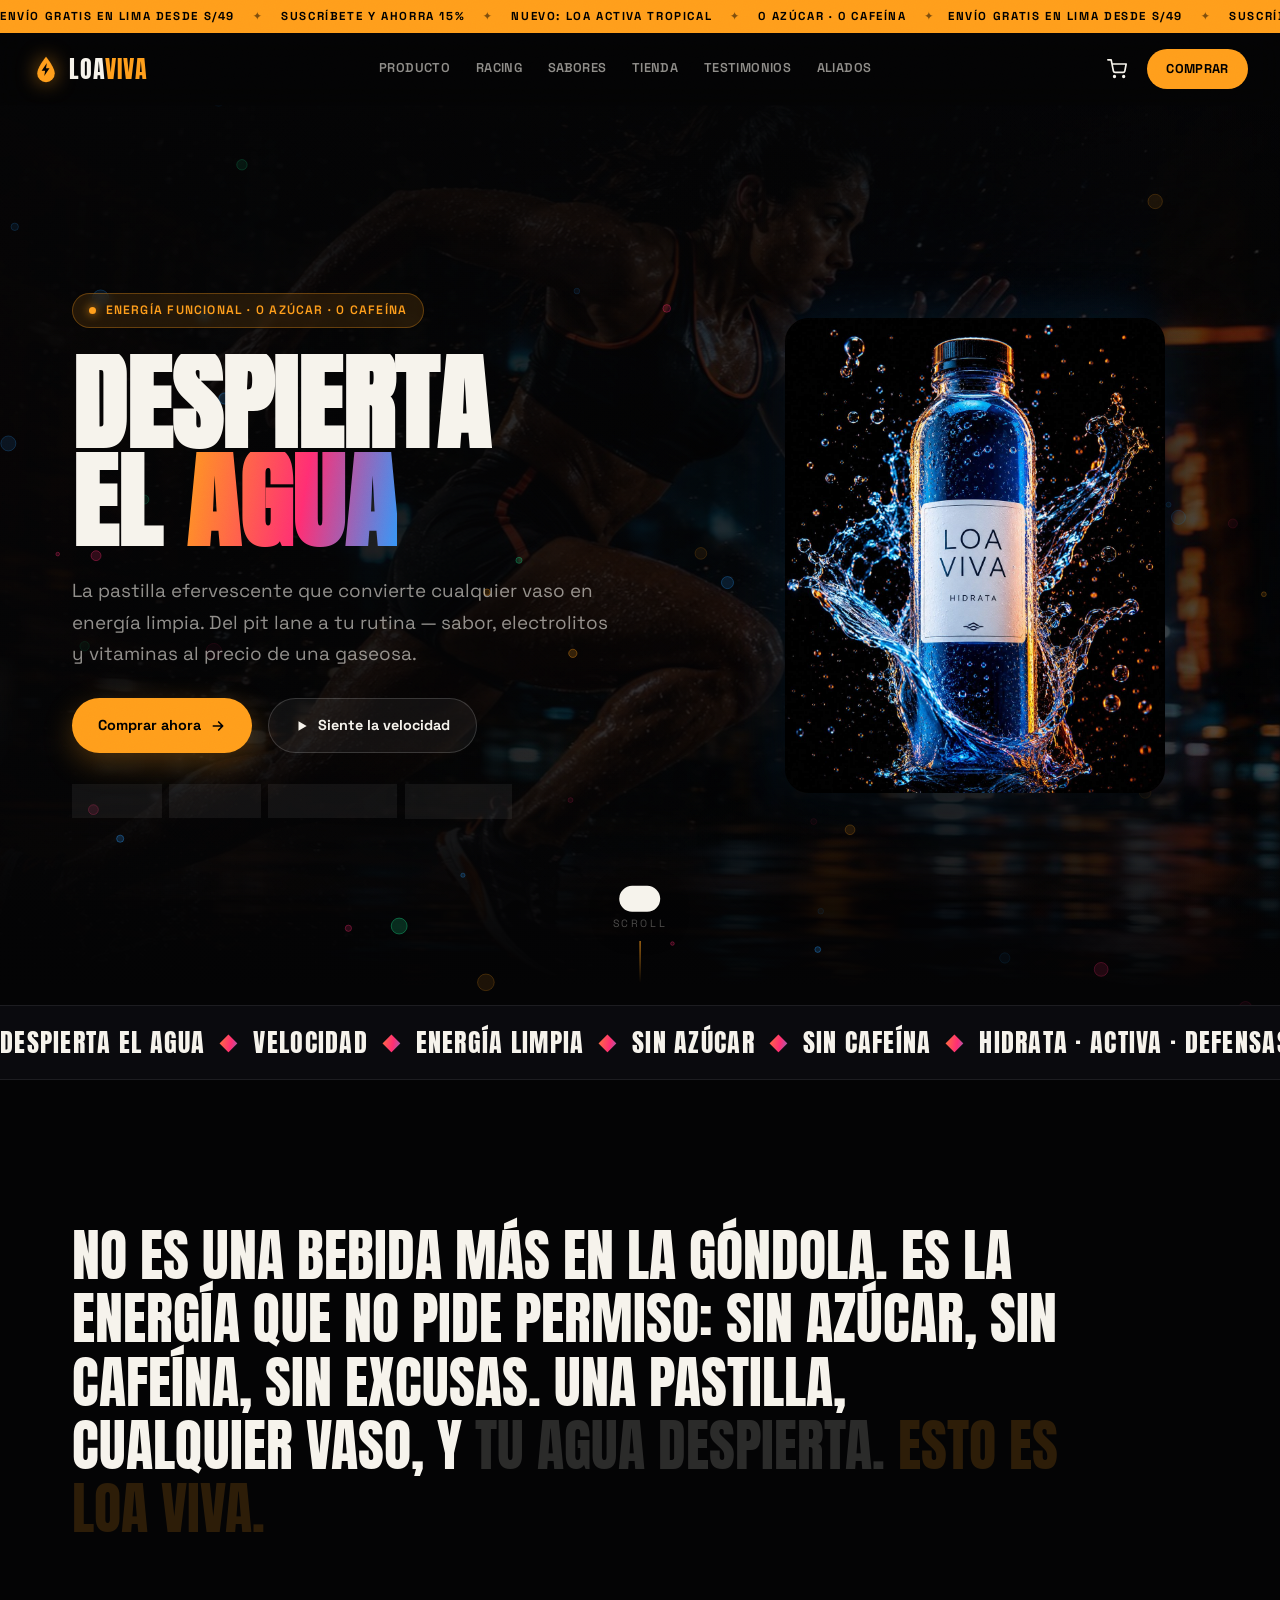
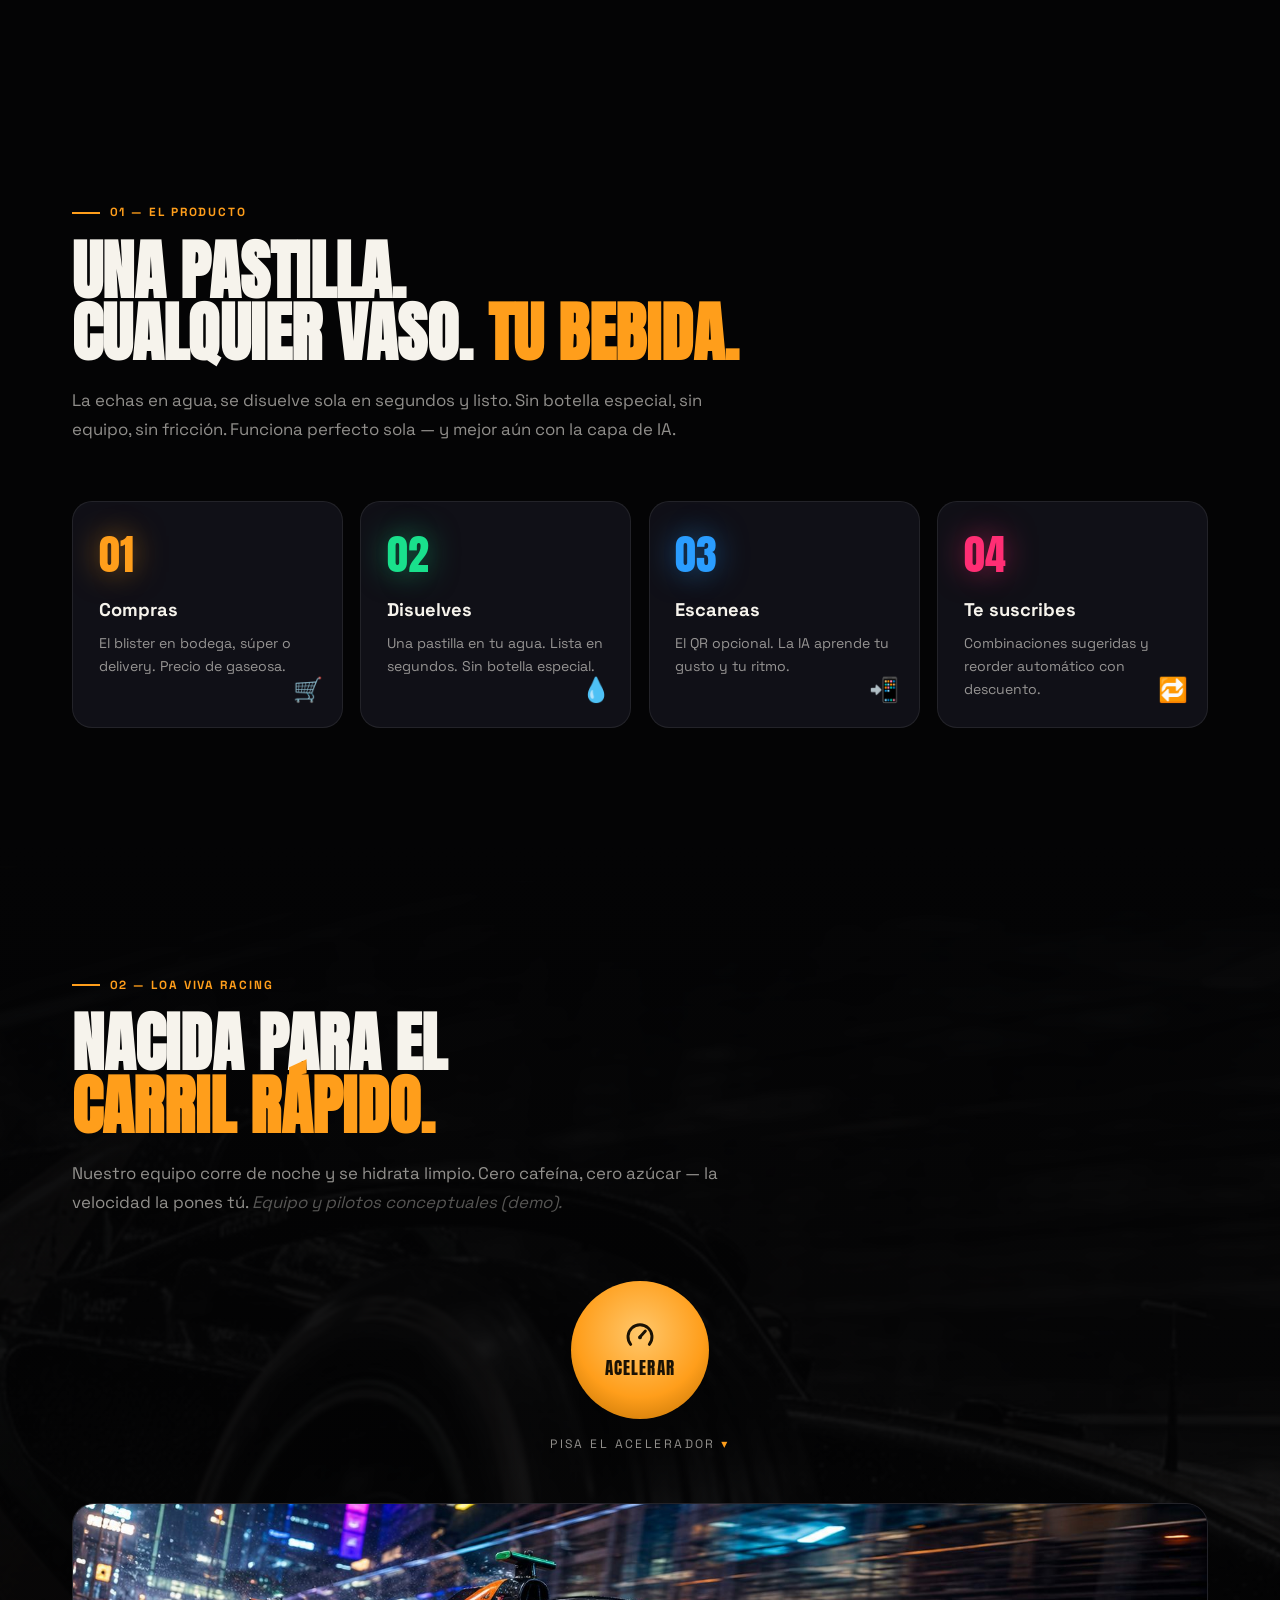
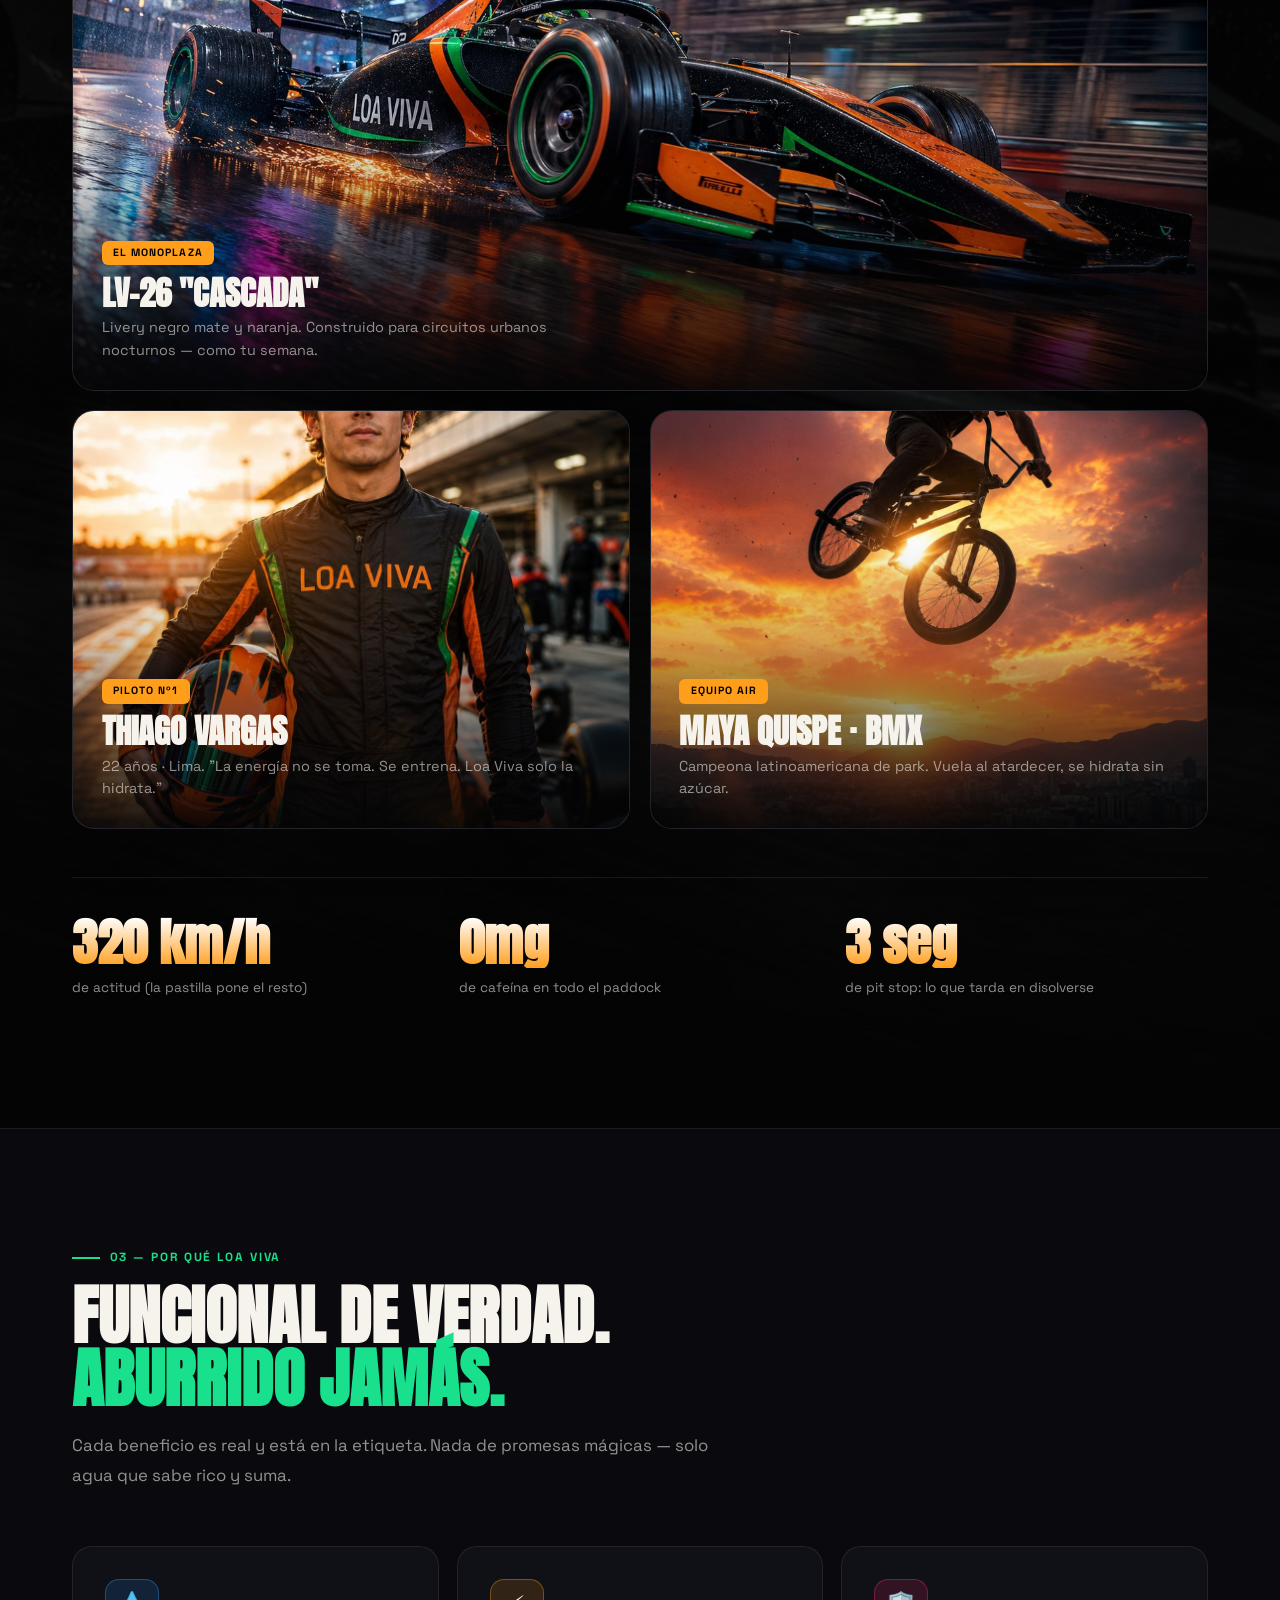
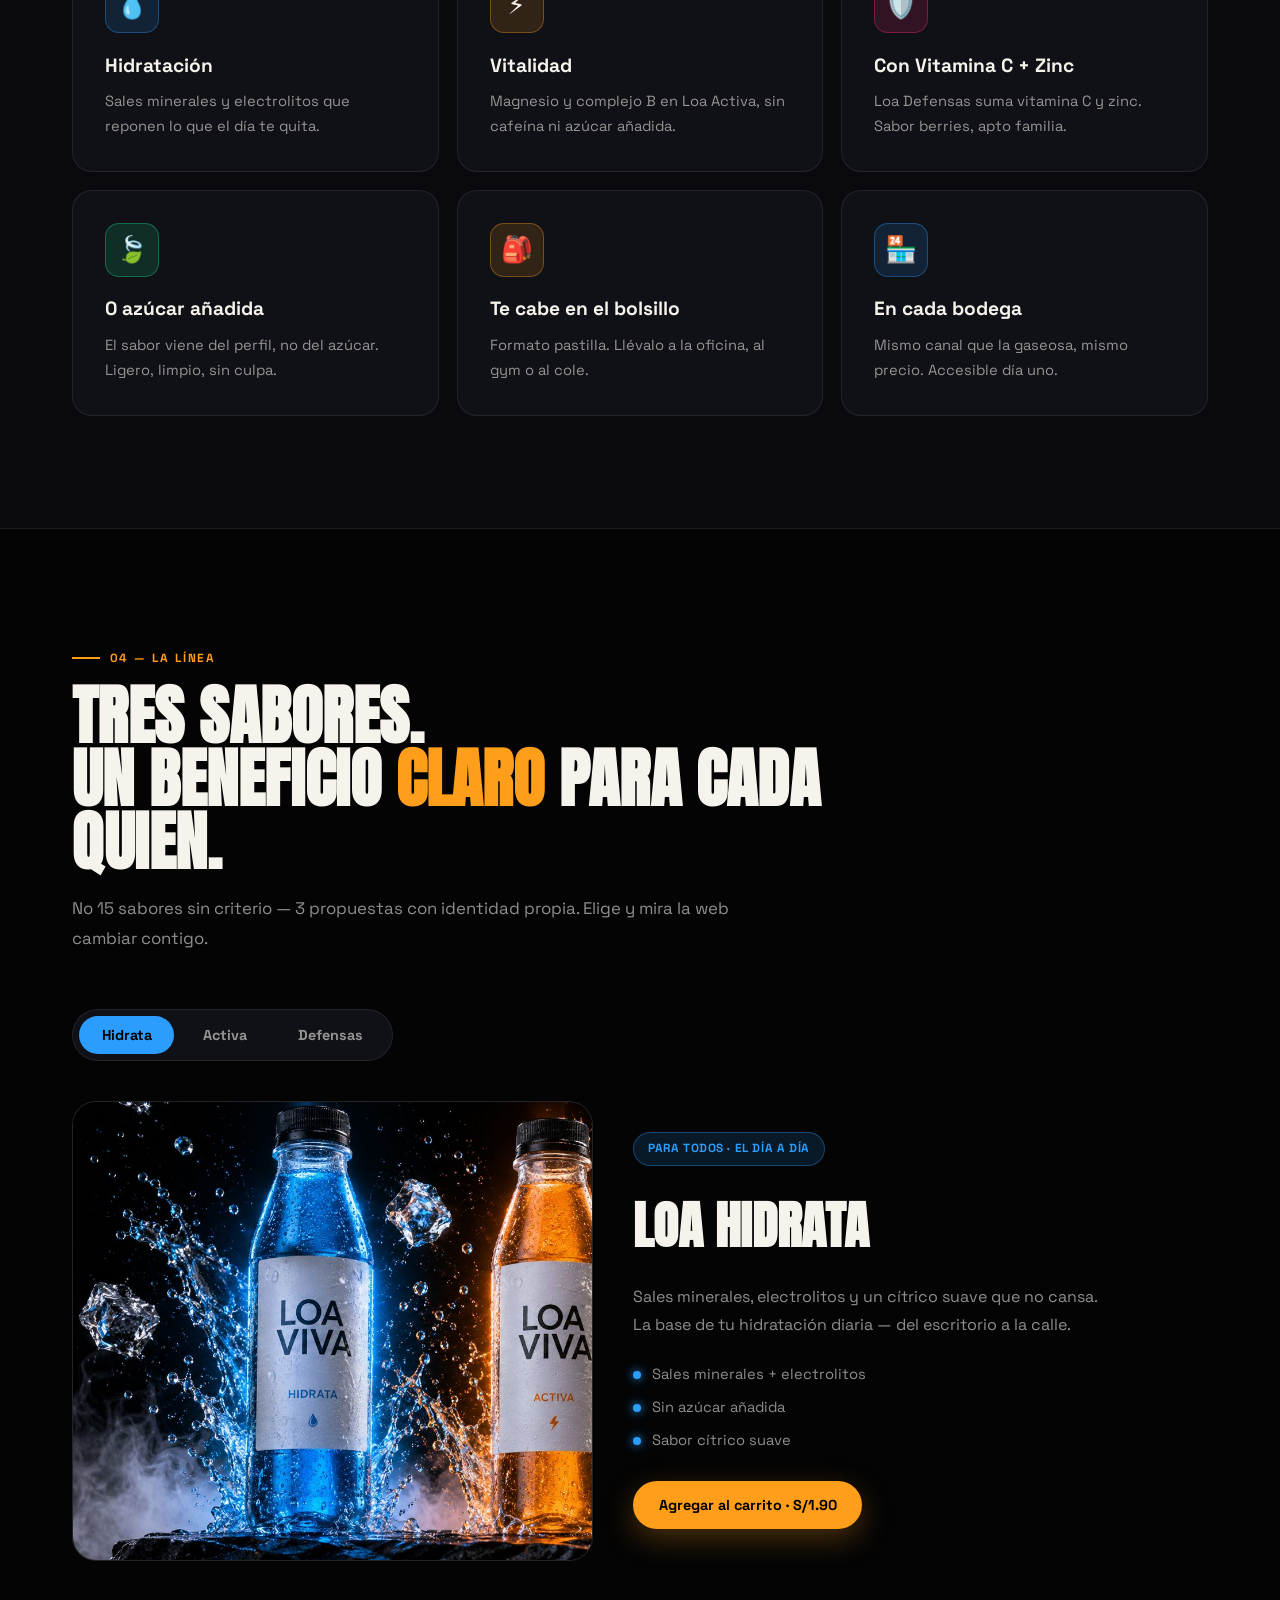
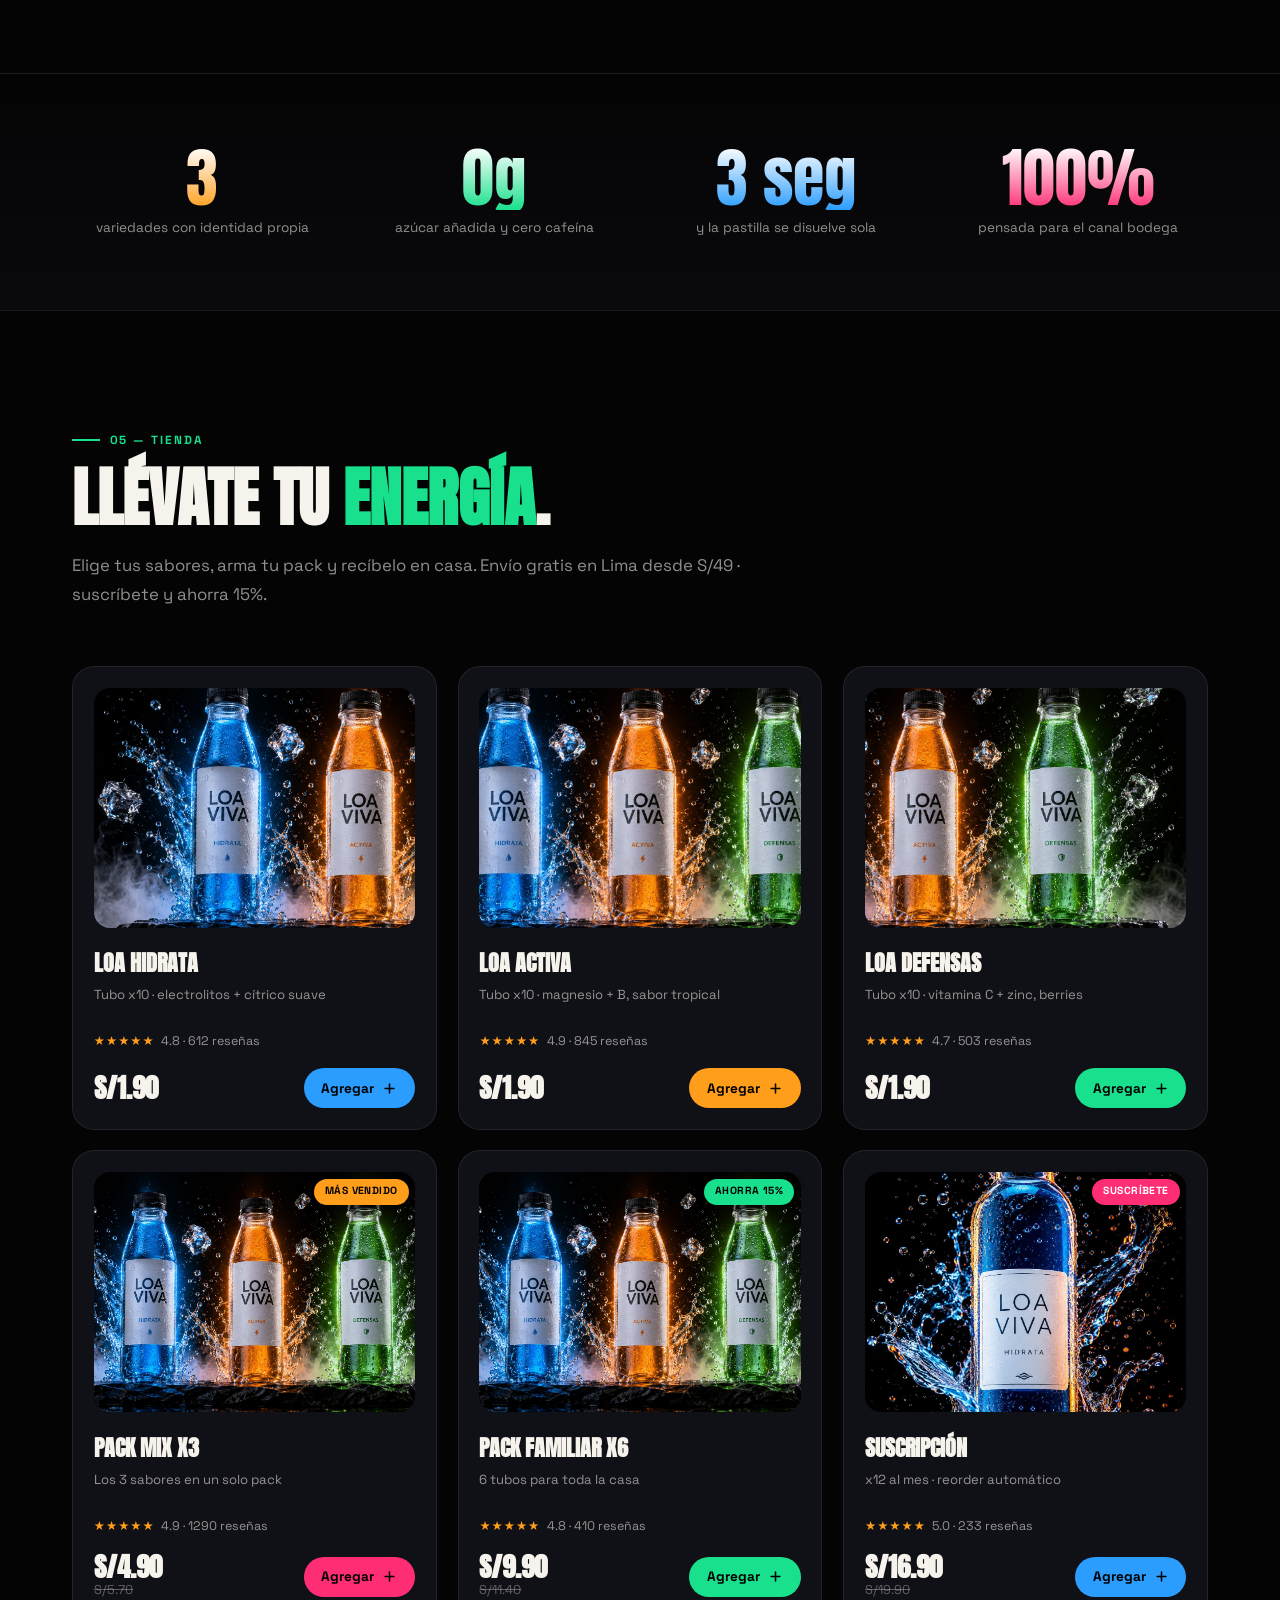
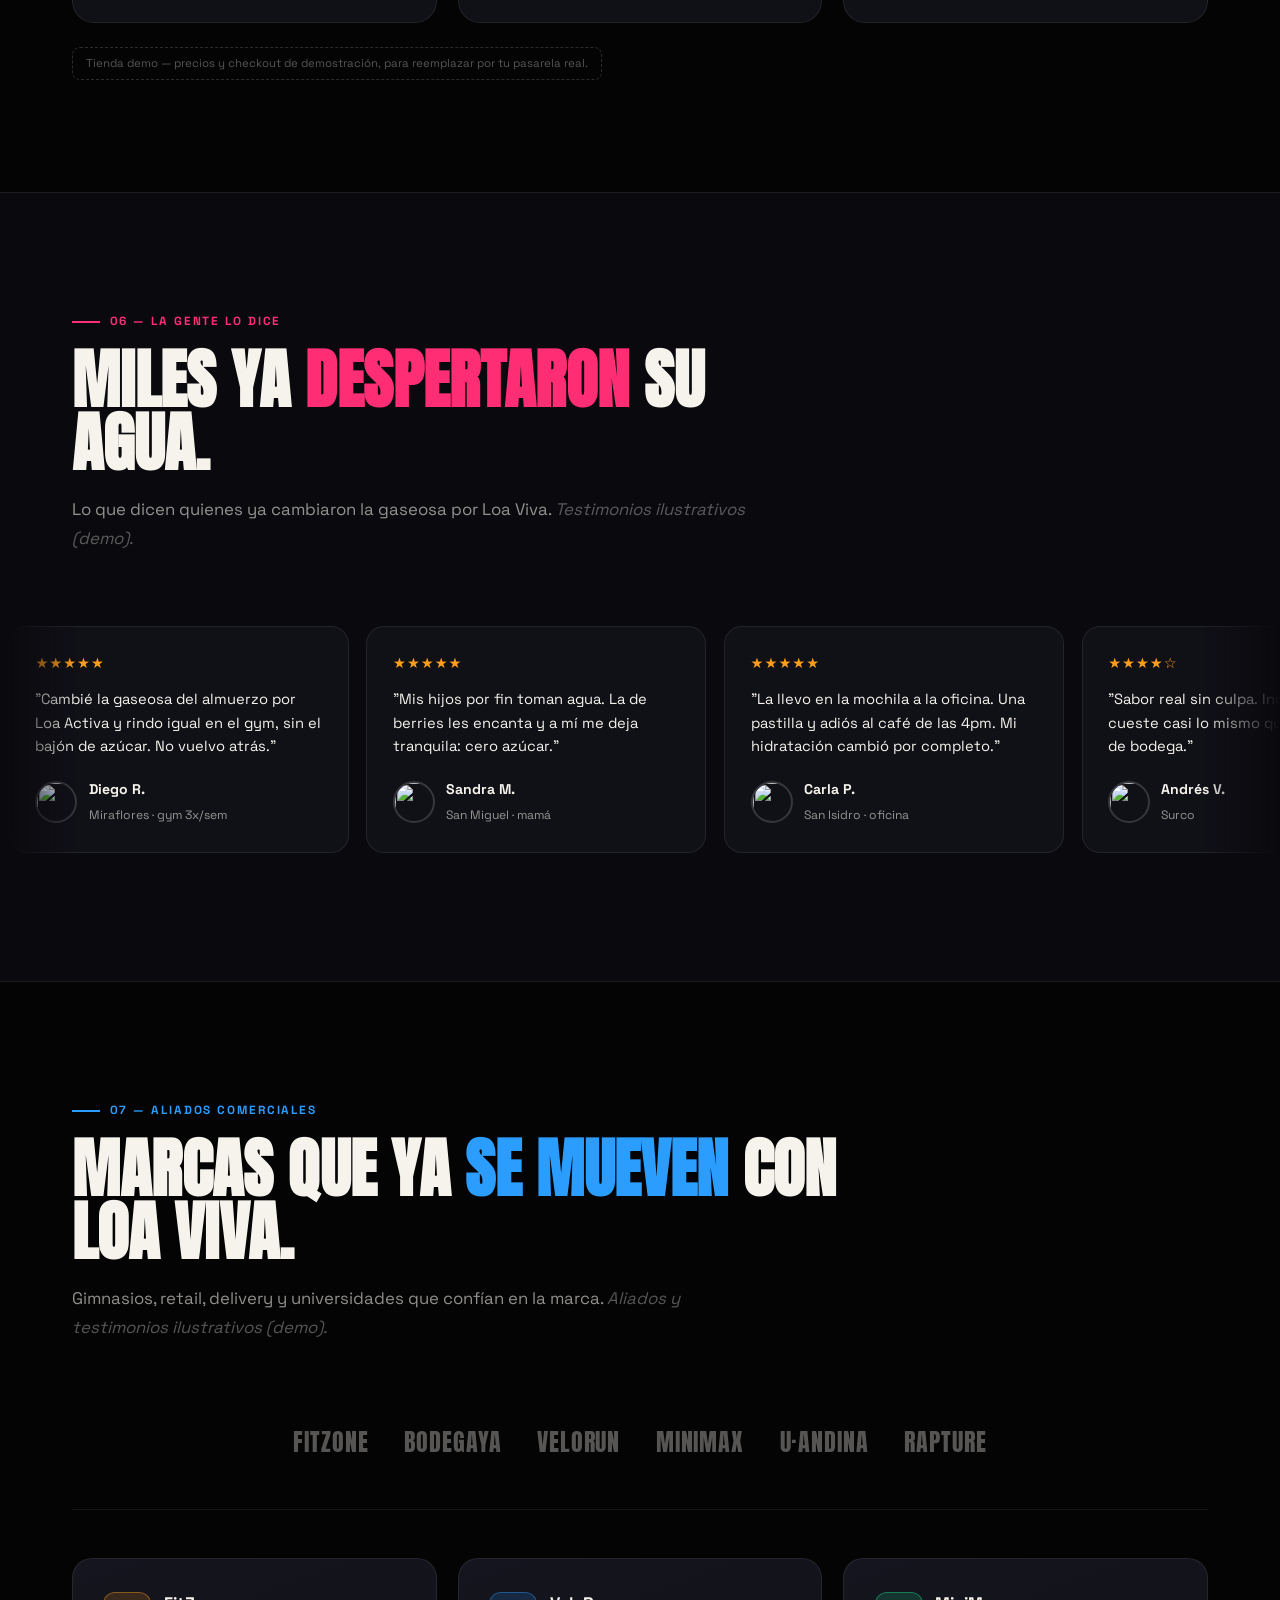
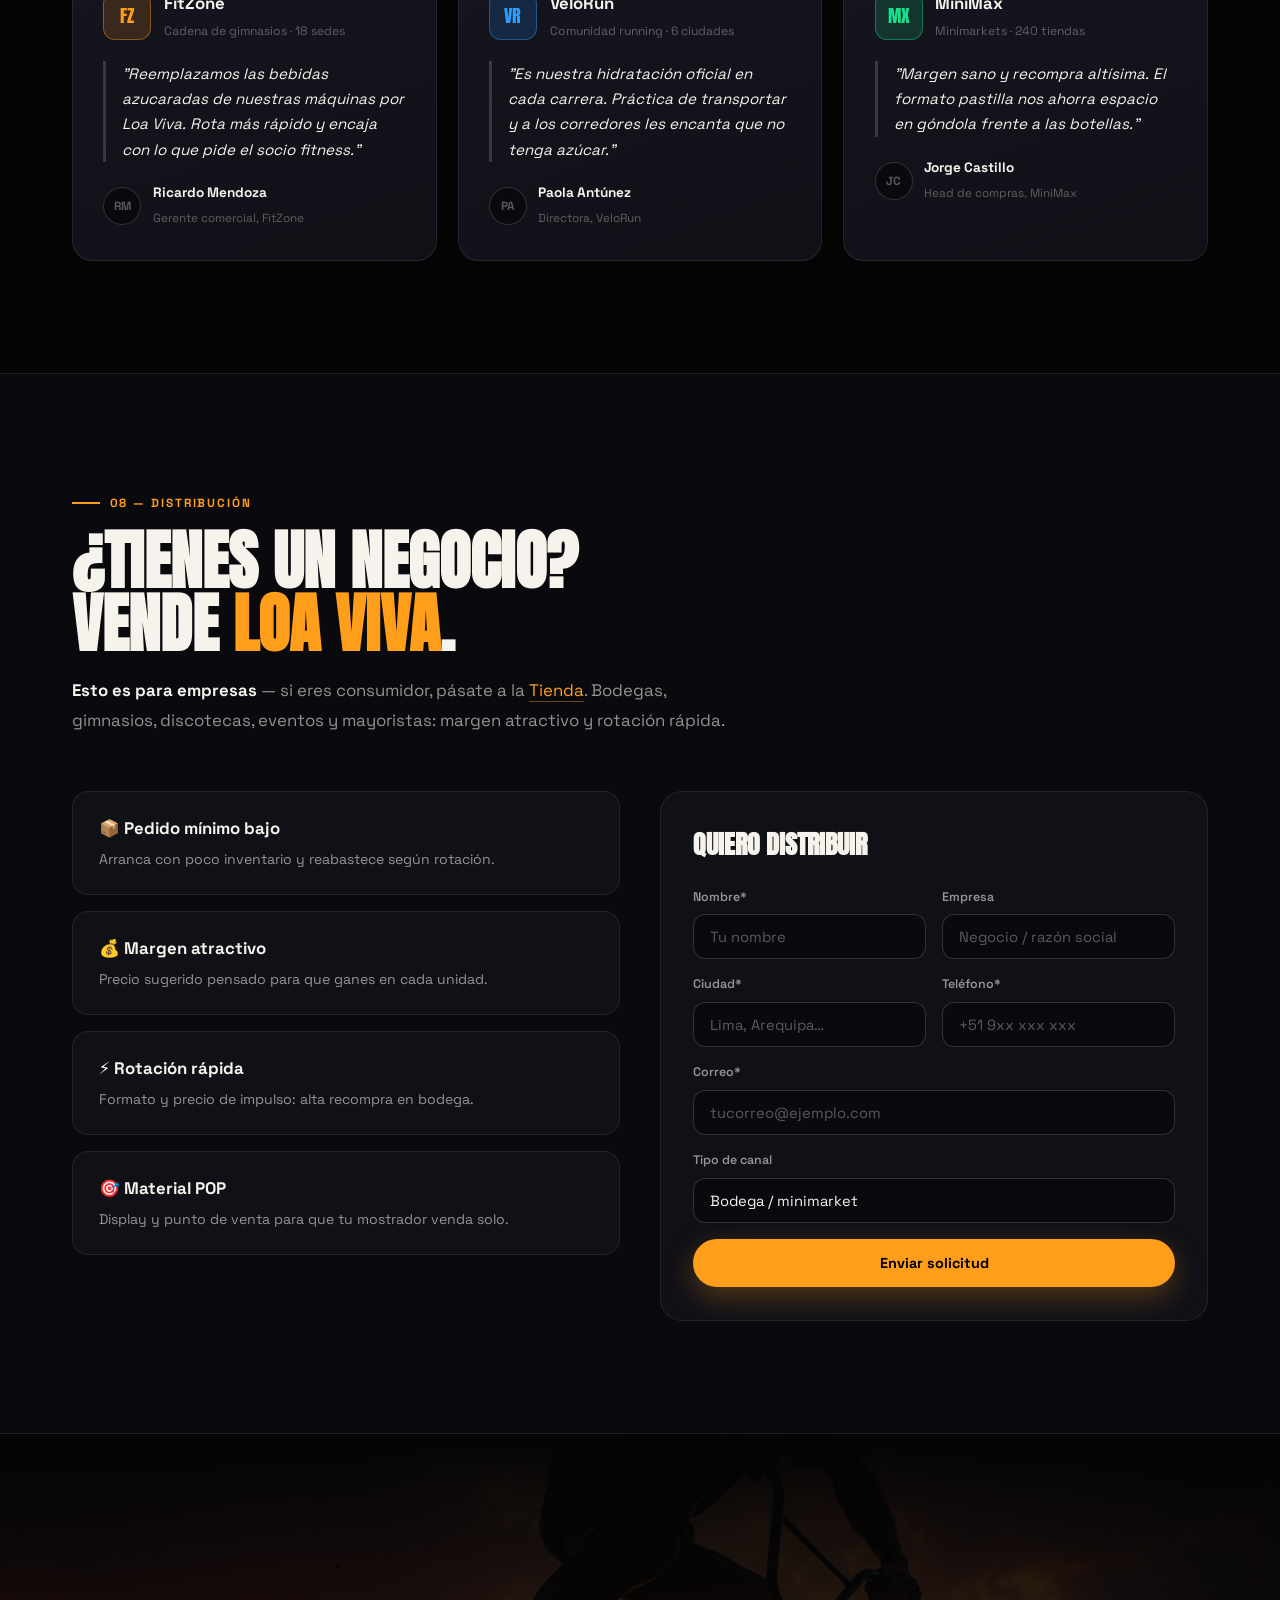
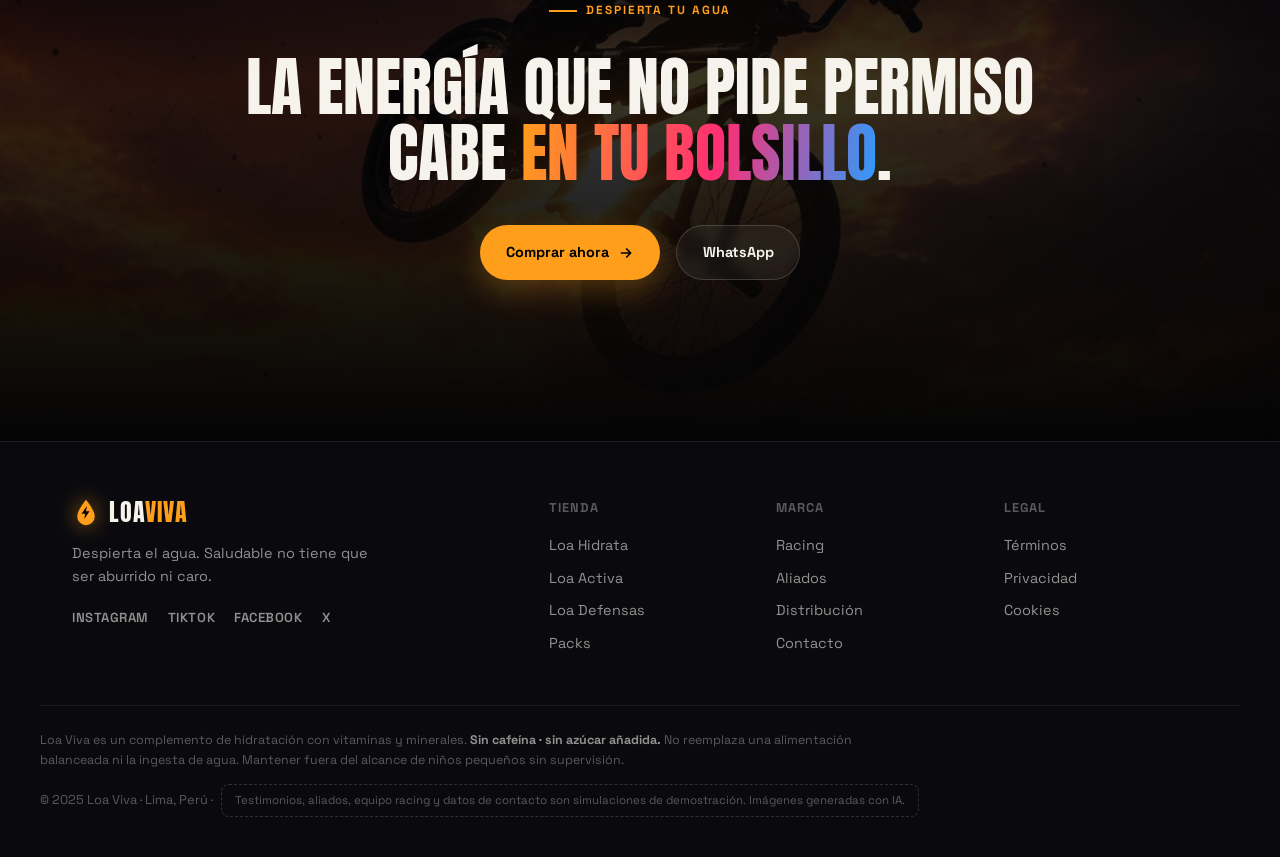
==== commit 8a30eecb: "Racing: boton ACELERAR (desbloquea audio) + arranque cinematografico El auto entra apagado/gris de f" ====
--- a/index.html
+++ b/index.html
@@ -162,12 +162,21 @@
   <div class="racing-bg" aria-hidden="true">
     <img id="racingBg" src="assets/loa-race-car.jpg" alt="" loading="lazy" />
     <div class="racing-veil"></div>
+    <div class="speed-streak"></div>
   </div>
   <div class="container racing-inner">
     <div class="section-head reveal">
       <span class="eyebrow eyebrow-cit">02 — Loa Viva Racing</span>
       <h2 class="section-title">Nacida para el<br><span class="hl-cit">carril rápido.</span></h2>
       <p class="section-lead">Nuestro equipo corre de noche y se hidrata limpio. Cero cafeína, cero azúcar — la velocidad la pones tú. <em>Equipo y pilotos conceptuales (demo).</em></p>
+    </div>
+
+    <div class="rev-stage" id="revStage">
+      <button class="rev-btn" id="revBtn" type="button" aria-label="Acelerar: activa la animación con sonido de motor">
+        <svg viewBox="0 0 24 24" fill="none" stroke="currentColor" stroke-width="2.2" stroke-linecap="round" stroke-linejoin="round" aria-hidden="true"><path d="M5 19a9 9 0 1 1 14 0"/><path d="M12 13.5 16 9"/><circle cx="12" cy="13.8" r="1.4" fill="currentColor" stroke="none"/></svg>
+        <span>ACELERAR</span>
+      </button>
+      <p class="rev-hint">Pisa el acelerador</p>
     </div>
 
     <div class="racing-grid">
--- a/styles.css
+++ b/styles.css
@@ -167,8 +167,36 @@
 /* ════ RACING ════ */
 .racing { position: relative; padding: 8rem 0; overflow: hidden; }
 .racing-bg { position: absolute; inset: 0; z-index: 0; overflow: hidden; }
-.racing-bg img { position: absolute; inset: -8% 0; width: 100%; height: 116%; object-fit: cover; opacity: .3; will-change: transform; }
+.racing-bg img { position: absolute; inset: -8% 0; width: 100%; height: 116%; object-fit: cover; opacity: .5; filter: grayscale(.92) brightness(.5); scale: 1.04; will-change: transform, filter, scale; }
+.racing.revved .racing-bg img { animation: revIn 2.7s var(--ease) forwards; }
+@keyframes revIn {
+  0%   { scale: 1.04; opacity: .5;  filter: grayscale(.92) brightness(.5); }
+  32%  { scale: 1.26; opacity: .95; filter: grayscale(0) brightness(1.25) saturate(1.3); }
+  100% { scale: 1.1;  opacity: .58; filter: grayscale(0) brightness(.95) saturate(1.12); }
+}
 .racing-veil { position: absolute; inset: 0; background: linear-gradient(180deg, var(--bg) 0%, rgba(4,4,5,.62) 38%, rgba(4,4,5,.62) 62%, var(--bg) 100%); }
+.speed-streak { position: absolute; inset: 0; overflow: hidden; opacity: 0; pointer-events: none; z-index: 2; }
+.speed-streak::before { content: ''; position: absolute; top: -20%; bottom: -20%; left: -60%; width: 45%; background: linear-gradient(100deg, transparent, rgba(255,255,255,.22), rgba(255,158,27,.18), transparent); transform: skewX(-18deg); }
+.racing.revved .speed-streak { animation: streakShow 1.2s ease forwards; }
+.racing.revved .speed-streak::before { animation: streakSweep 1.05s cubic-bezier(.5,0,.2,1) .12s forwards; }
+@keyframes streakShow { 0%{opacity:0} 18%{opacity:1} 100%{opacity:0} }
+@keyframes streakSweep { from { left: -60%; } to { left: 135%; } }
+
+/* botón ACELERAR */
+.rev-stage { position: relative; z-index: 3; display: flex; flex-direction: column; align-items: center; gap: 1rem; padding: .5rem 0 3rem; transition: opacity .55s var(--ease), transform .55s var(--ease); }
+.racing.revved .rev-stage { opacity: 0; transform: scale(1.14); pointer-events: none; }
+.rev-btn { position: relative; width: 138px; height: 138px; border-radius: 50%; border: none; cursor: pointer; font-family: var(--font-display); font-size: 1.05rem; letter-spacing: .06em; color: #1a1205; background: radial-gradient(circle at 50% 38%, #FFC76B, var(--cit) 58%, #b86c00); display: flex; flex-direction: column; align-items: center; justify-content: center; gap: .25rem; animation: revPulse 1.9s var(--ease) infinite; transition: transform .2s var(--ease); }
+.rev-btn:hover { transform: scale(1.06); }
+.rev-btn:active { transform: scale(.97); }
+.rev-btn:focus-visible { outline: 3px solid var(--ink); outline-offset: 4px; }
+.rev-btn svg { width: 32px; height: 32px; }
+@keyframes revPulse {
+  0%   { box-shadow: 0 0 0 0 rgba(255,158,27,.55), 0 14px 34px rgba(255,158,27,.45); }
+  70%  { box-shadow: 0 0 0 28px rgba(255,158,27,0), 0 14px 34px rgba(255,158,27,.45); }
+  100% { box-shadow: 0 0 0 0 rgba(255,158,27,0), 0 14px 34px rgba(255,158,27,.45); }
+}
+.rev-hint { font-size: .76rem; letter-spacing: .2em; text-transform: uppercase; color: var(--muted); }
+.rev-hint::after { content: ' ▾'; color: var(--cit); }
 .racing-inner { position: relative; z-index: 2; }
 .racing-grid { display: grid; grid-template-columns: repeat(2, 1fr); gap: 1.2rem; margin-bottom: 3rem; }
 .racing-card { position: relative; border-radius: 22px; overflow: hidden; border: 1px solid var(--line); background: var(--panel); }
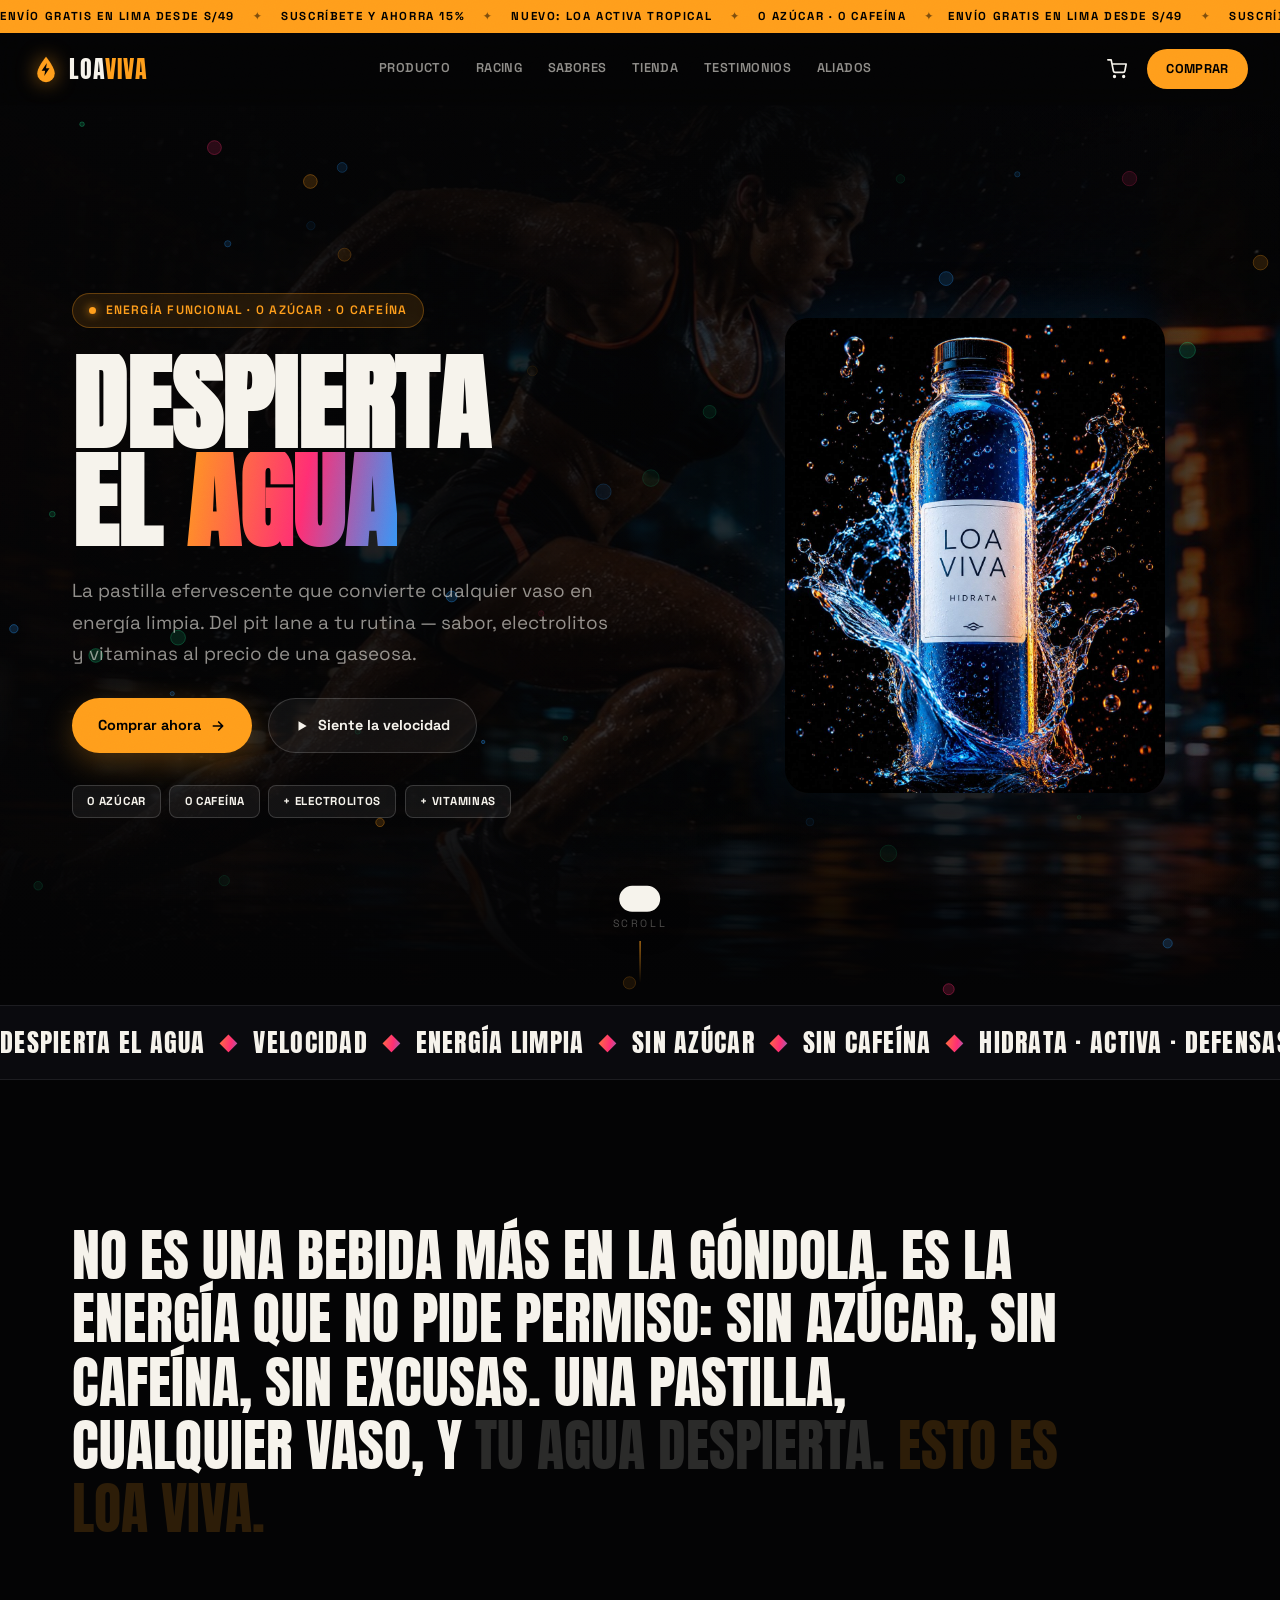
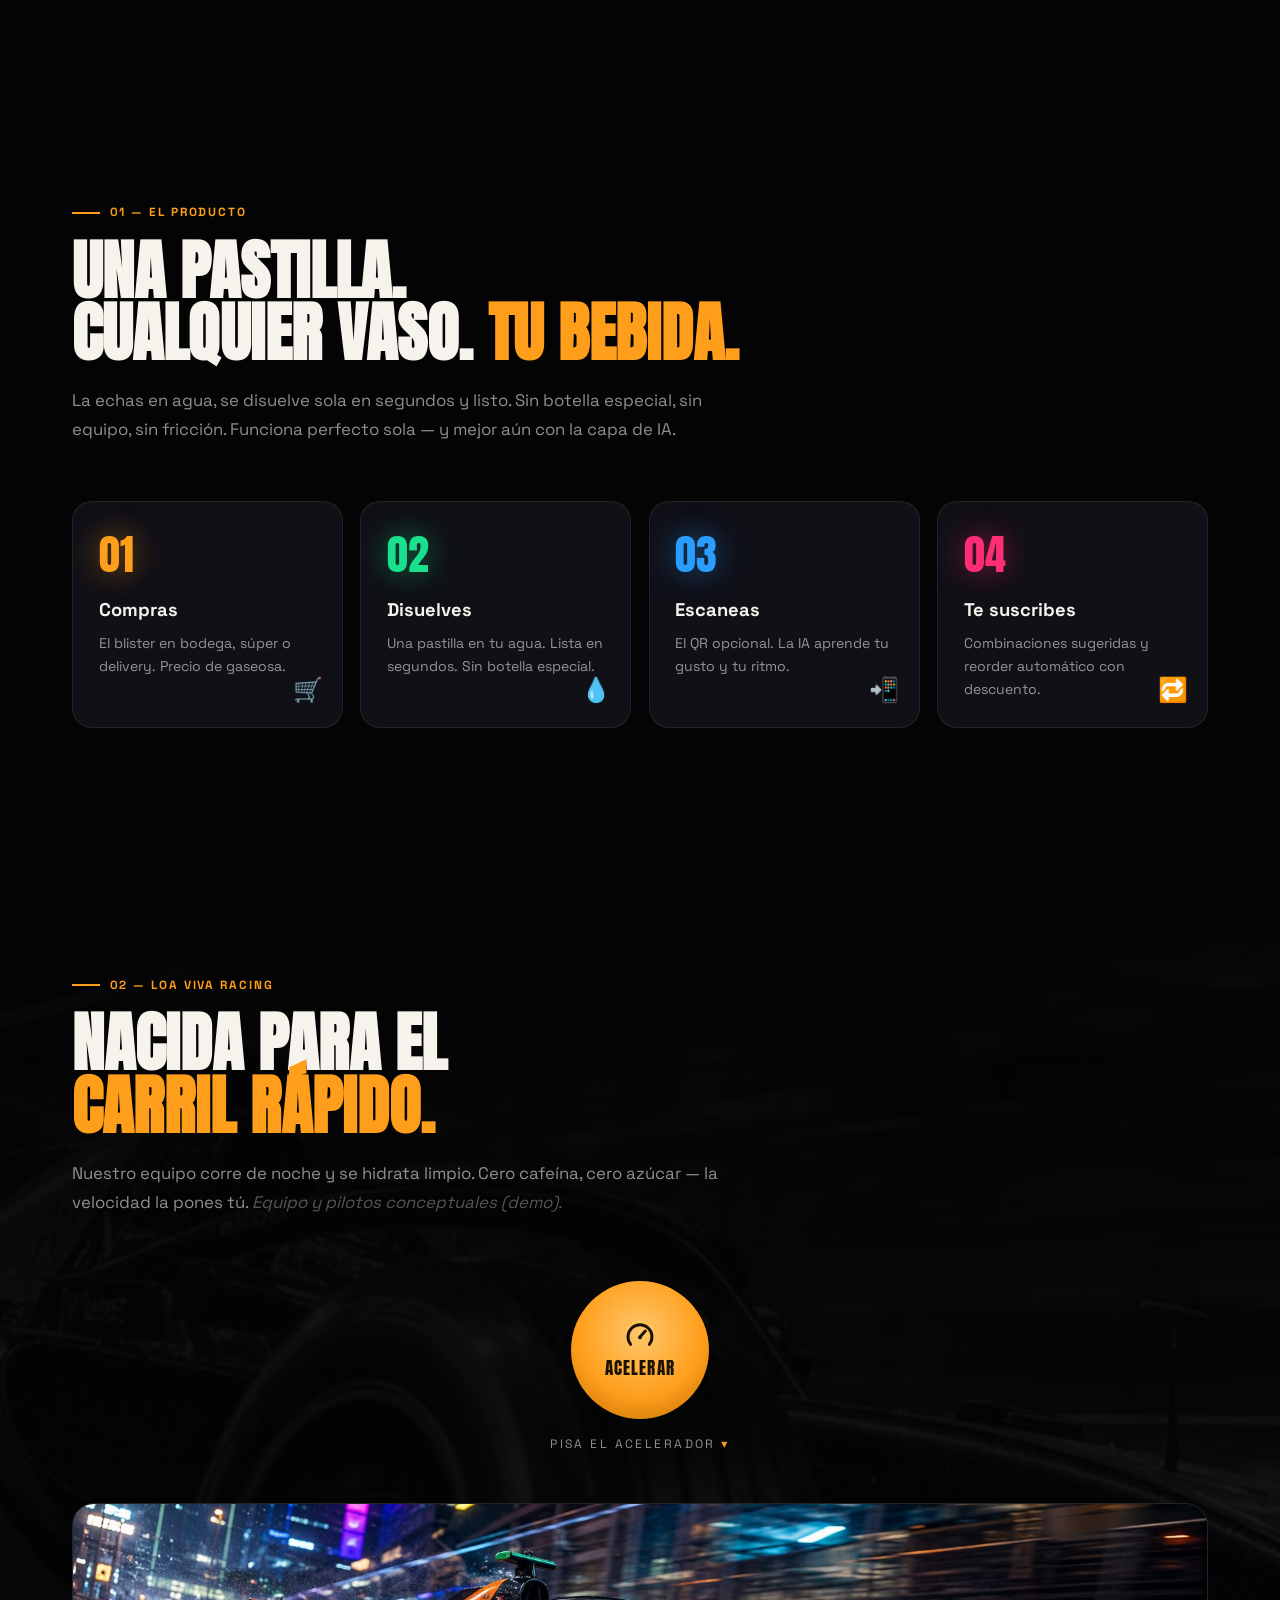
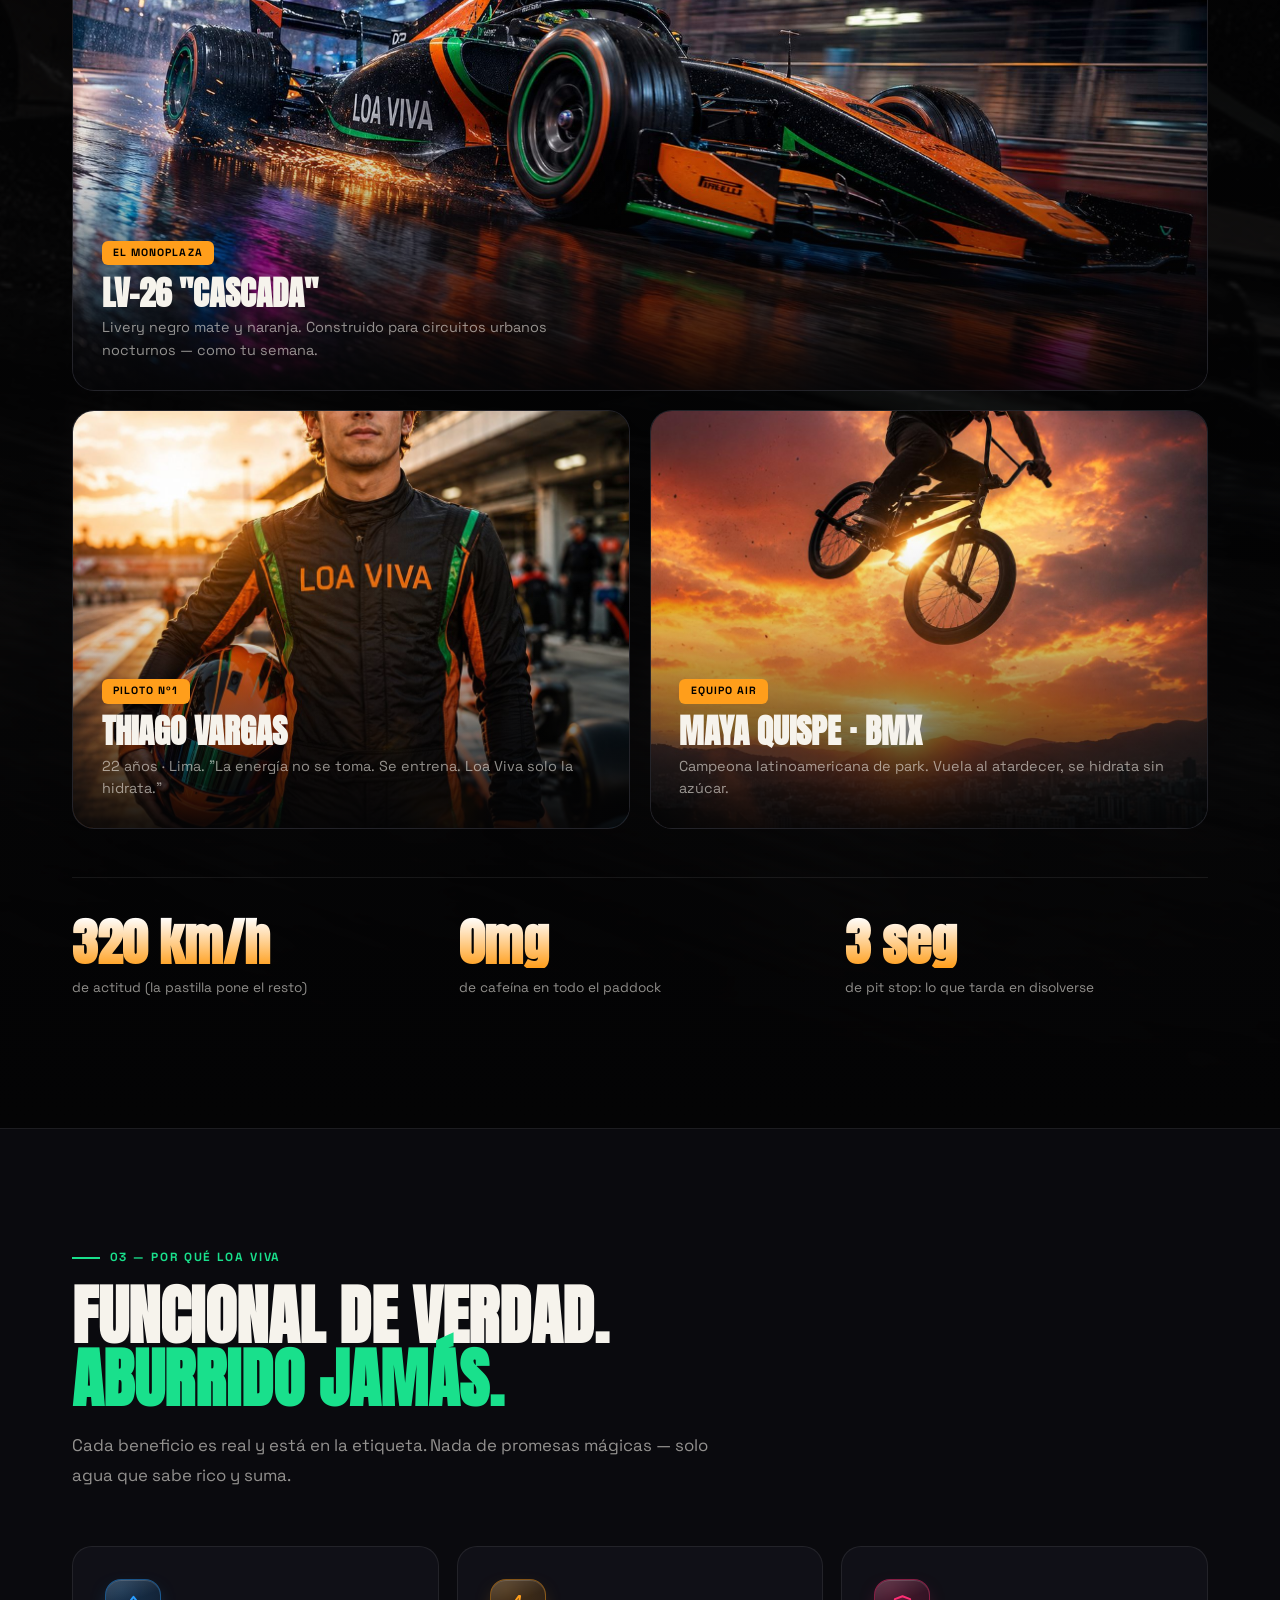
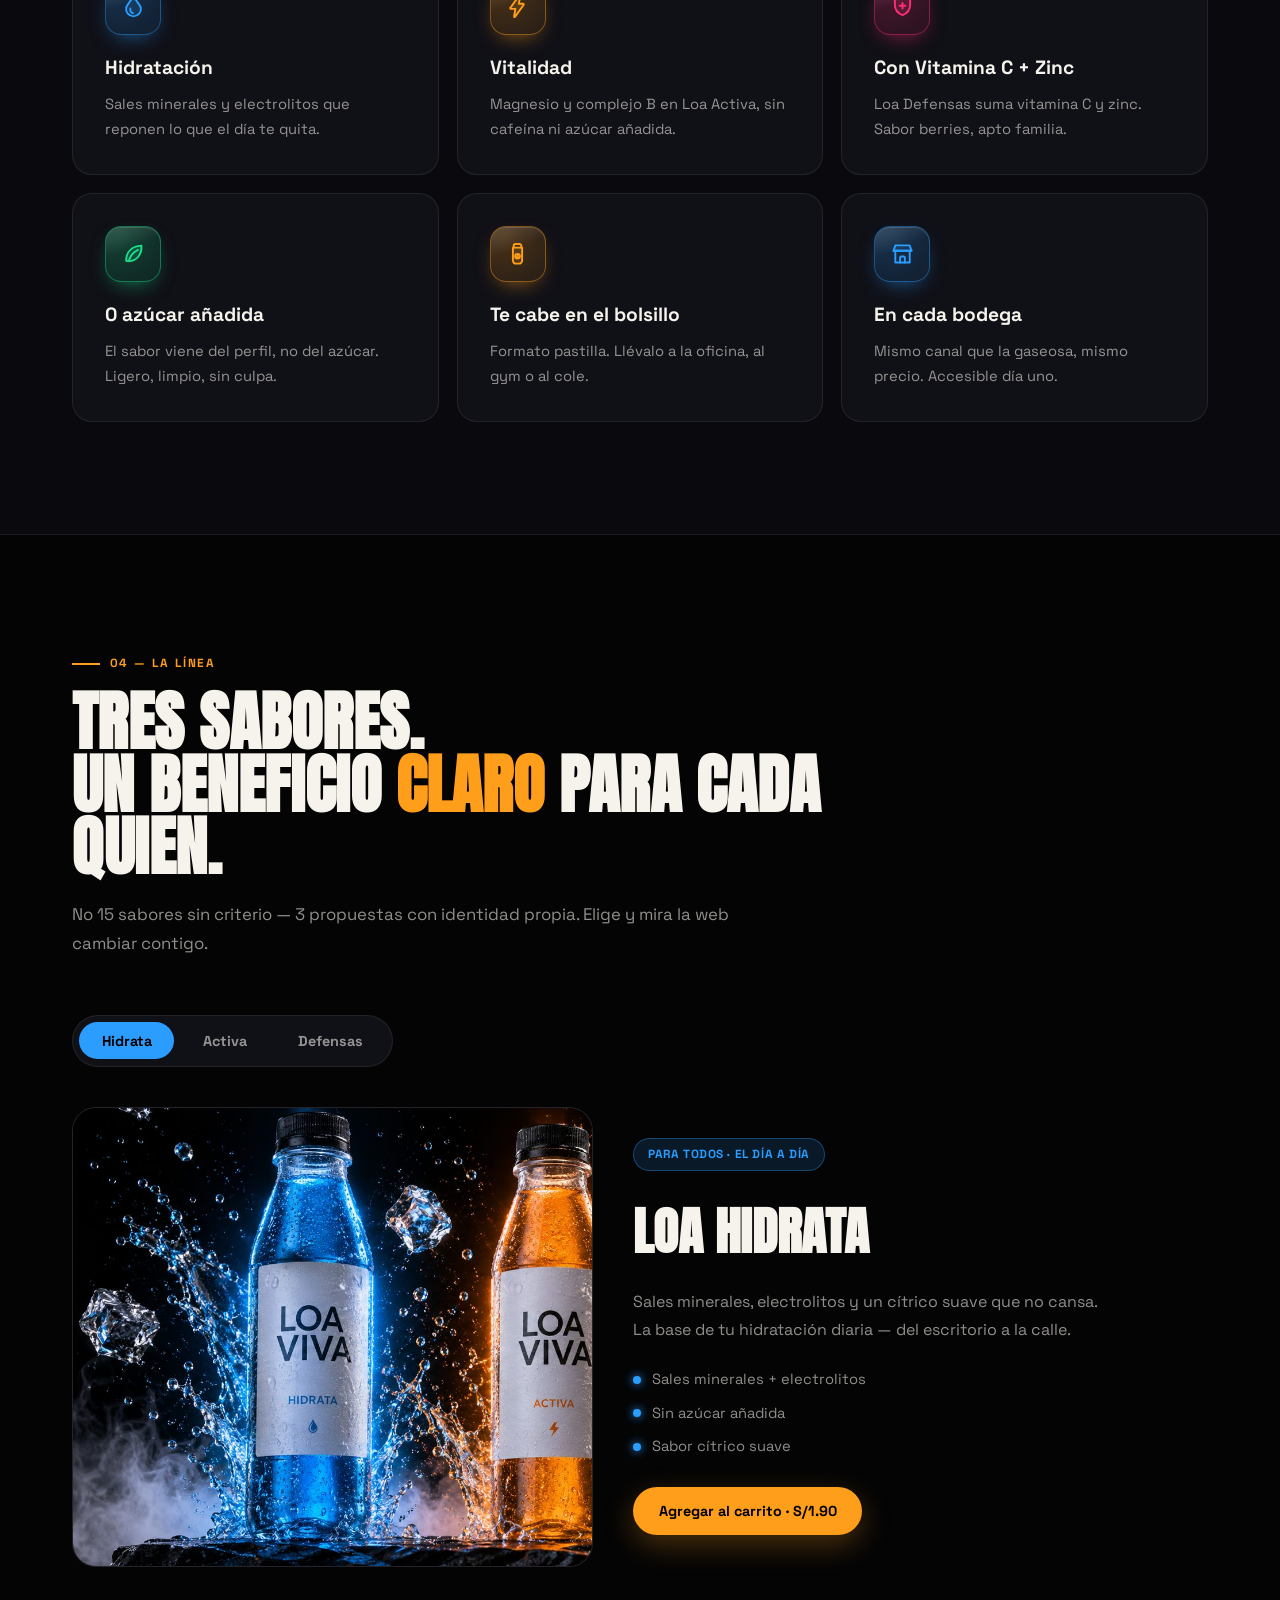
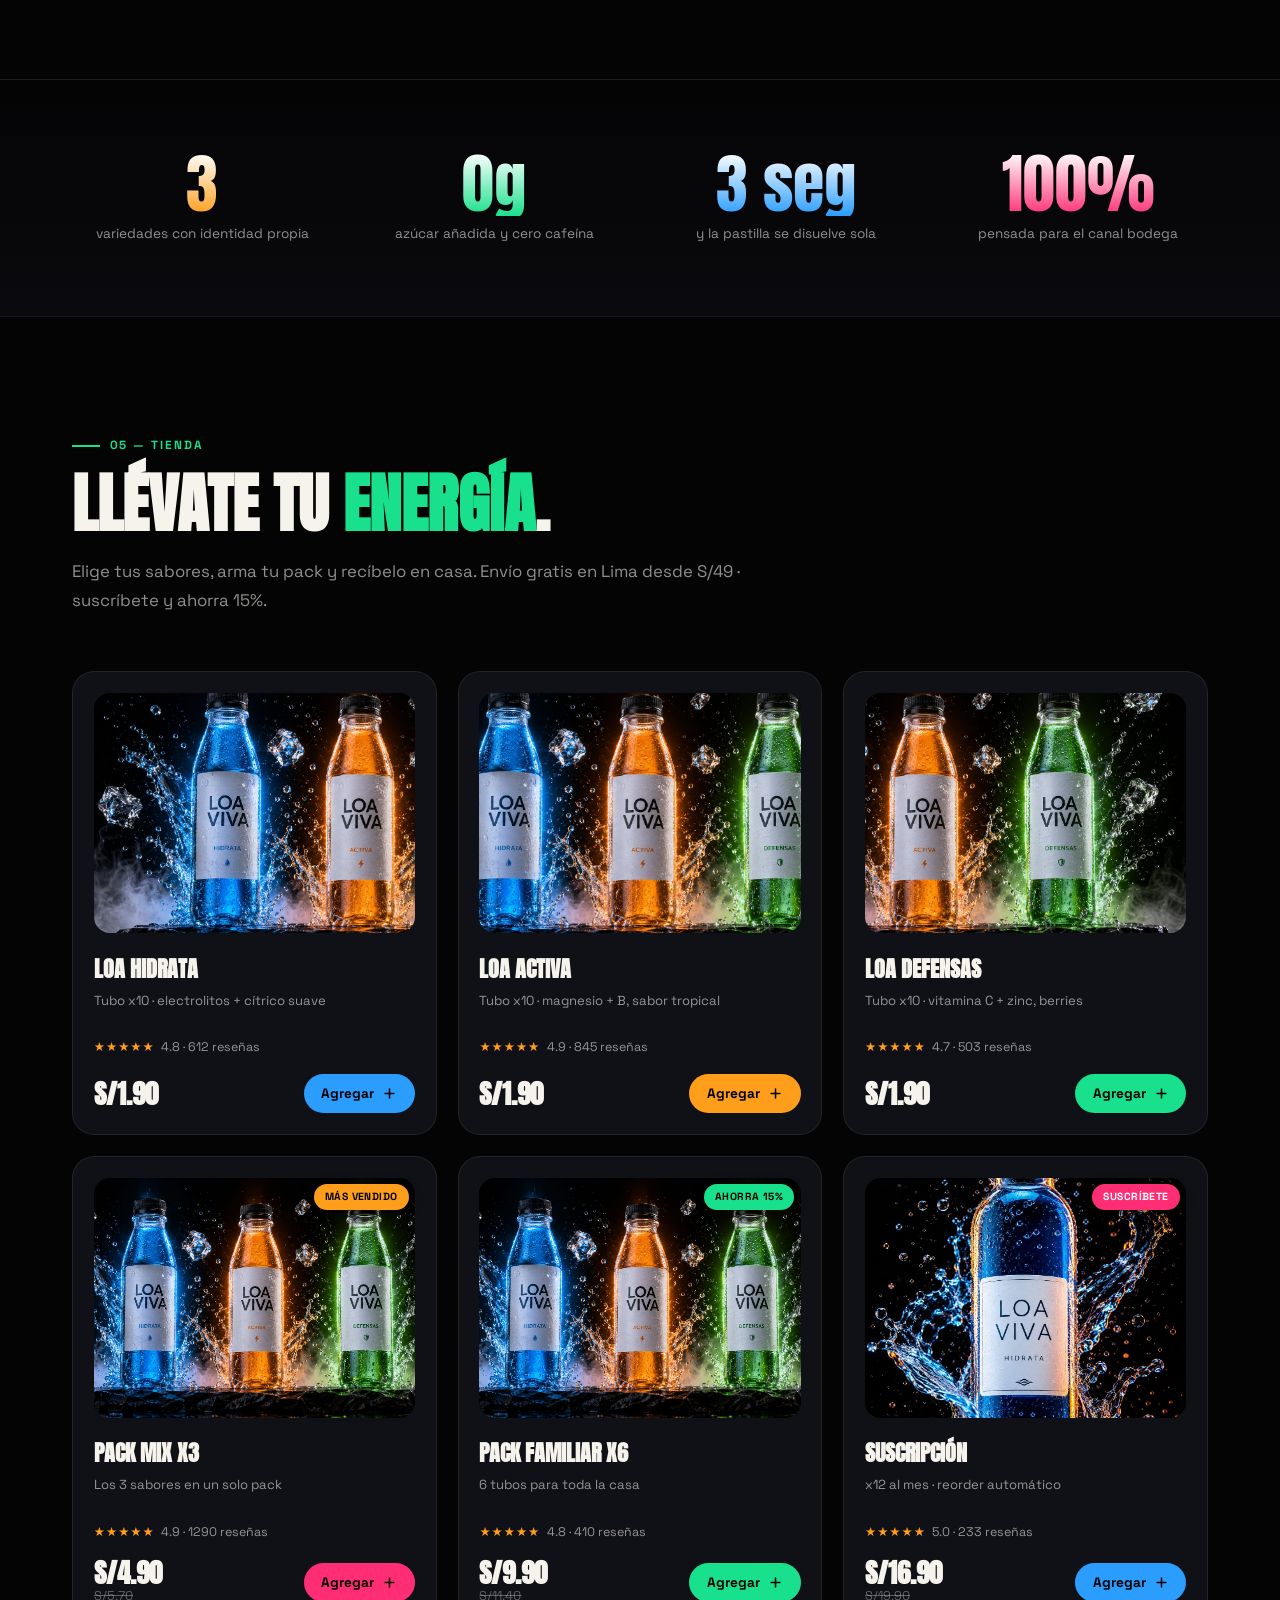
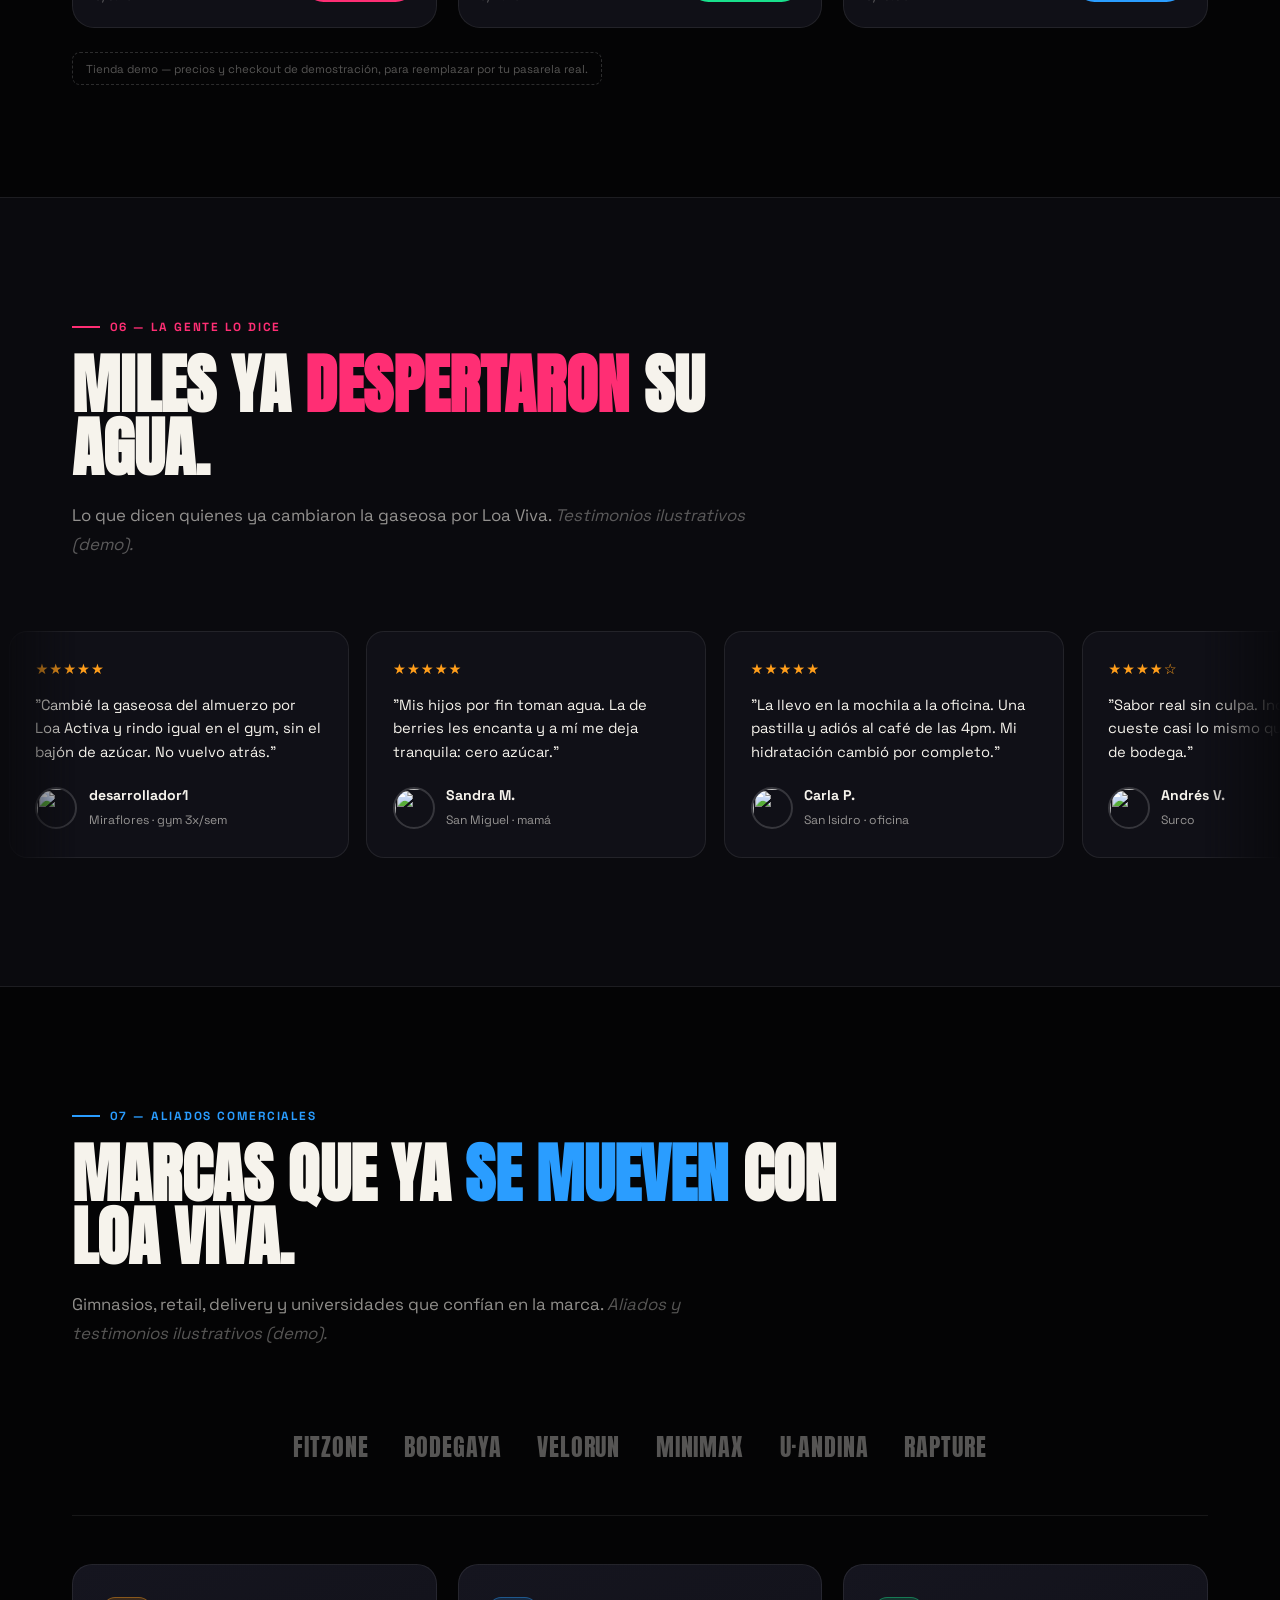
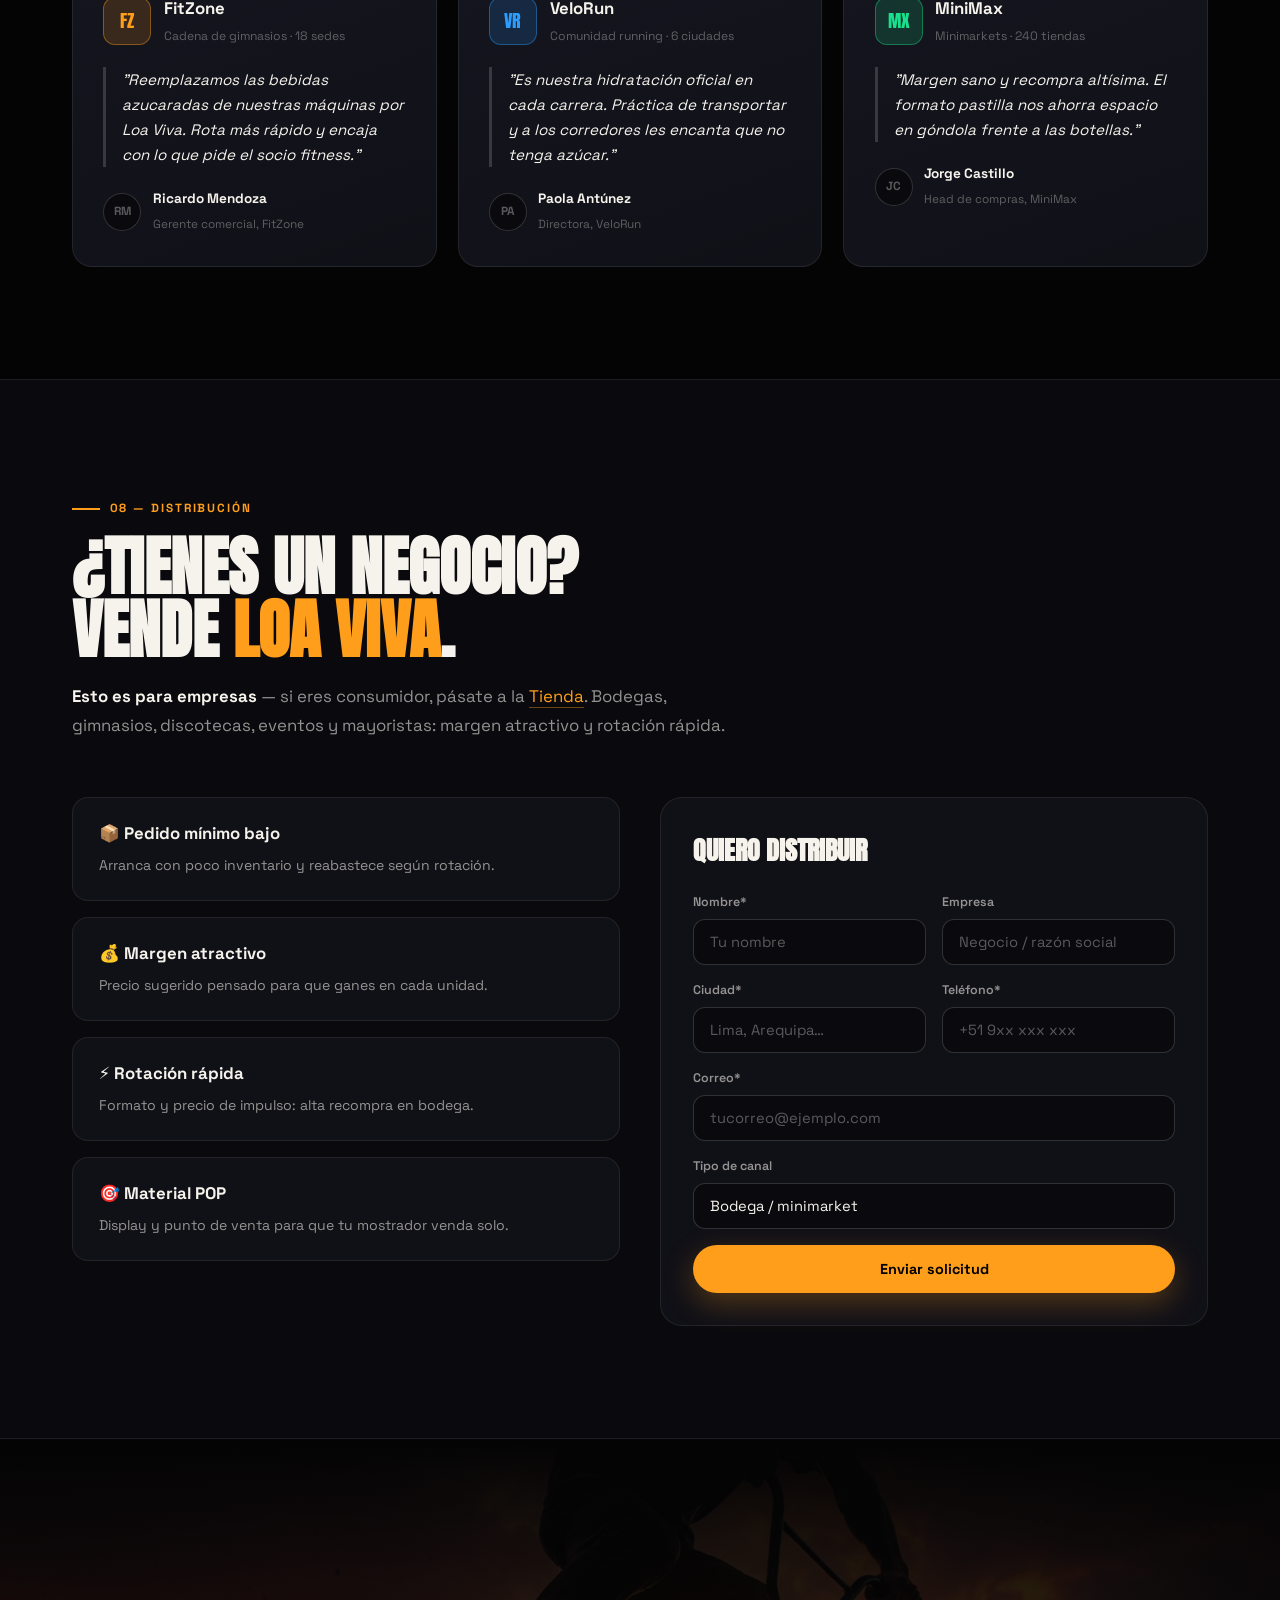
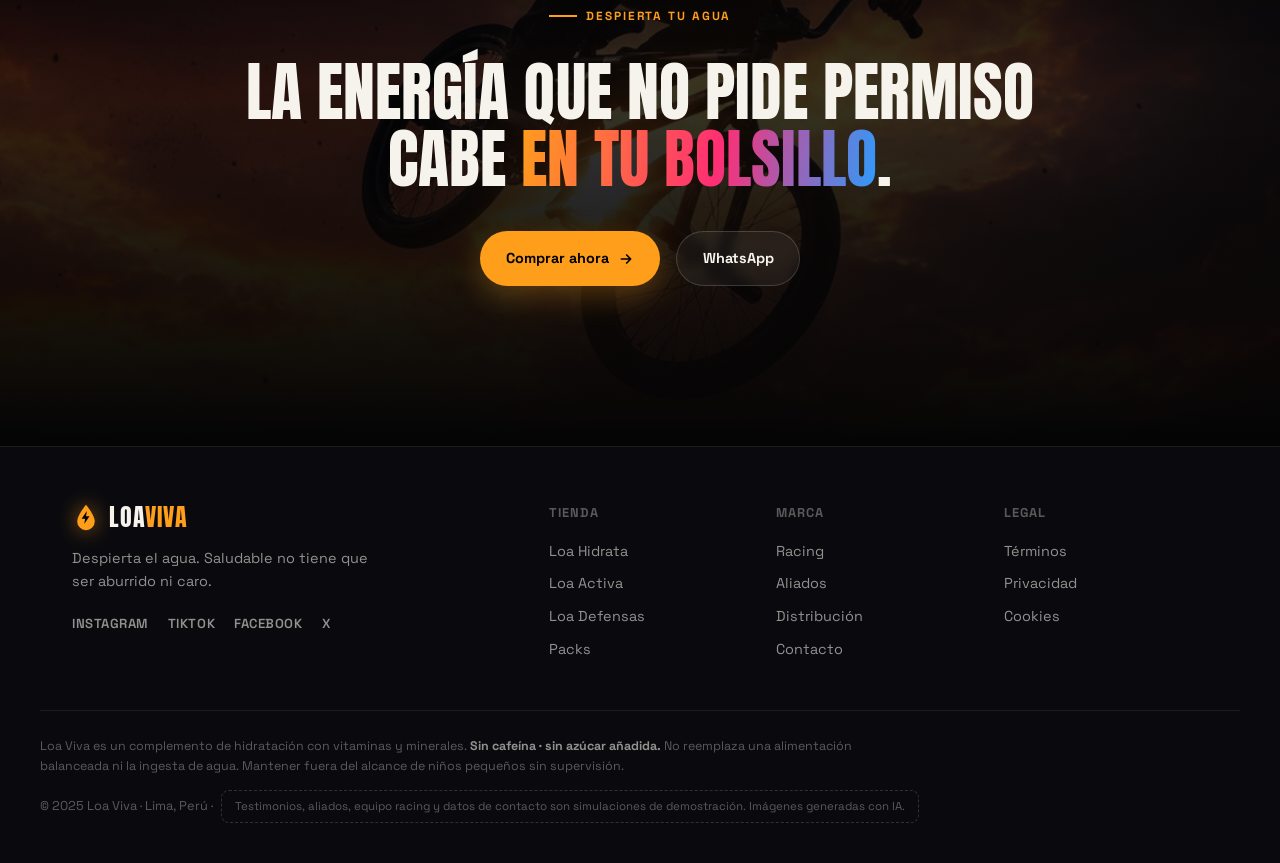
==== commit bf2cdf03: "Beneficios: iconos SVG a medida (premium) + motor V12 realista en ACELERAR - Reemplaza los 6 emojis " ====
--- a/index.html
+++ b/index.html
@@ -223,12 +223,12 @@
       <p class="section-lead">Cada beneficio es real y está en la etiqueta. Nada de promesas mágicas — solo agua que sabe rico y suma.</p>
     </div>
     <div class="benefit-grid">
-      <article class="benefit-card reveal" data-delay="0"><div class="benefit-ic" style="--c:var(--aqua)">💧</div><h3>Hidratación</h3><p>Sales minerales y electrolitos que reponen lo que el día te quita.</p></article>
-      <article class="benefit-card reveal" data-delay="1"><div class="benefit-ic" style="--c:var(--cit)">⚡</div><h3>Vitalidad</h3><p>Magnesio y complejo B en Loa Activa, sin cafeína ni azúcar añadida.</p></article>
-      <article class="benefit-card reveal" data-delay="2"><div class="benefit-ic" style="--c:var(--berry)">🛡️</div><h3>Con Vitamina C + Zinc</h3><p>Loa Defensas suma vitamina C y zinc. Sabor berries, apto familia.</p></article>
-      <article class="benefit-card reveal" data-delay="3"><div class="benefit-ic" style="--c:var(--trop)">🍃</div><h3>0 azúcar añadida</h3><p>El sabor viene del perfil, no del azúcar. Ligero, limpio, sin culpa.</p></article>
-      <article class="benefit-card reveal" data-delay="4"><div class="benefit-ic" style="--c:var(--cit)">🎒</div><h3>Te cabe en el bolsillo</h3><p>Formato pastilla. Llévalo a la oficina, al gym o al cole.</p></article>
-      <article class="benefit-card reveal" data-delay="5"><div class="benefit-ic" style="--c:var(--aqua)">🏪</div><h3>En cada bodega</h3><p>Mismo canal que la gaseosa, mismo precio. Accesible día uno.</p></article>
+      <article class="benefit-card reveal" data-delay="0"><div class="benefit-ic" style="--c:var(--aqua)"><svg viewBox="0 0 24 24" fill="none" stroke="currentColor" stroke-width="1.7" stroke-linecap="round" stroke-linejoin="round"><path d="M12 3.3c-.6.8-5.6 7-6.5 9.7A6.6 6.6 0 1 0 18.5 13C17.6 10.3 12.6 4.1 12 3.3Z" fill="currentColor" fill-opacity=".14"/><path d="M9.2 13.8a3.3 3.3 0 0 0 2.3 4.1"/></svg></div><h3>Hidratación</h3><p>Sales minerales y electrolitos que reponen lo que el día te quita.</p></article>
+      <article class="benefit-card reveal" data-delay="1"><div class="benefit-ic" style="--c:var(--cit)"><svg viewBox="0 0 24 24" fill="none" stroke="currentColor" stroke-width="1.7" stroke-linecap="round" stroke-linejoin="round"><path d="M13.3 2.6 5.7 13.1a.6.6 0 0 0 .5 1h3.9l-1.1 6.8a.4.4 0 0 0 .72.32l7.68-10.6a.6.6 0 0 0-.5-1h-3.7l1.1-6.6a.4.4 0 0 0-.7-.32Z" fill="currentColor" fill-opacity=".14"/></svg></div><h3>Vitalidad</h3><p>Magnesio y complejo B en Loa Activa, sin cafeína ni azúcar añadida.</p></article>
+      <article class="benefit-card reveal" data-delay="2"><div class="benefit-ic" style="--c:var(--berry)"><svg viewBox="0 0 24 24" fill="none" stroke="currentColor" stroke-width="1.7" stroke-linecap="round" stroke-linejoin="round"><path d="M12 2.9 5.2 5.5v5c0 4.5 2.9 7.7 6.8 9.2 3.9-1.5 6.8-4.7 6.8-9.2v-5L12 2.9Z" fill="currentColor" fill-opacity=".14"/><path d="M12 8.8v5M9.5 11.3h5"/></svg></div><h3>Con Vitamina C + Zinc</h3><p>Loa Defensas suma vitamina C y zinc. Sabor berries, apto familia.</p></article>
+      <article class="benefit-card reveal" data-delay="3"><div class="benefit-ic" style="--c:var(--trop)"><svg viewBox="0 0 24 24" fill="none" stroke="currentColor" stroke-width="1.7" stroke-linecap="round" stroke-linejoin="round"><path d="M5.5 18.5C5.5 10.5 10.5 5.5 19 5c.7 8-4.5 13.8-11 13.8-1 0-1.9-.1-2.5-.3Z" fill="currentColor" fill-opacity=".14"/><path d="M8 18c1.3-4.2 4.3-7.4 8-9.2"/></svg></div><h3>0 azúcar añadida</h3><p>El sabor viene del perfil, no del azúcar. Ligero, limpio, sin culpa.</p></article>
+      <article class="benefit-card reveal" data-delay="4"><div class="benefit-ic" style="--c:var(--cit)"><svg viewBox="0 0 24 24" fill="none" stroke="currentColor" stroke-width="1.7" stroke-linecap="round" stroke-linejoin="round"><path d="M8.6 6.8V5.2A1.6 1.6 0 0 1 10.2 3.6h3.6A1.6 1.6 0 0 1 15.4 5.2v1.6"/><path d="M7.9 6.8h8.2v11.5a2.7 2.7 0 0 1-2.7 2.7h-2.8a2.7 2.7 0 0 1-2.7-2.7Z" fill="currentColor" fill-opacity=".14"/><circle cx="12" cy="14.4" r="2.1"/><path d="M12 12.5v3.8M10.1 14.4h3.8" stroke-width="1.15"/></svg></div><h3>Te cabe en el bolsillo</h3><p>Formato pastilla. Llévalo a la oficina, al gym o al cole.</p></article>
+      <article class="benefit-card reveal" data-delay="5"><div class="benefit-ic" style="--c:var(--aqua)"><svg viewBox="0 0 24 24" fill="none" stroke="currentColor" stroke-width="1.7" stroke-linecap="round" stroke-linejoin="round"><path d="M4 9.5 5.7 4.8h12.6L20 9.5Z" fill="currentColor" fill-opacity=".14"/><path d="M5.6 9.5V20h12.8V9.5M4 9.5h16"/><path d="M9.9 20v-4.4a1 1 0 0 1 1-1h2.2a1 1 0 0 1 1 1V20"/></svg></div><h3>En cada bodega</h3><p>Mismo canal que la gaseosa, mismo precio. Accesible día uno.</p></article>
     </div>
   </div>
 </section>
--- a/styles.css
+++ b/styles.css
@@ -217,7 +217,10 @@
 .benefit-grid { display: grid; grid-template-columns: repeat(3,1fr); gap: 1.1rem; }
 .benefit-card { background: var(--panel); border: 1px solid var(--line); border-radius: 20px; padding: 2rem; transition: transform .4s var(--ease), border-color .3s, background .3s; }
 .benefit-card:hover { transform: translateY(-6px); border-color: color-mix(in srgb, var(--c) 45%, transparent); background: var(--panel-2); }
-.benefit-ic { width: 54px; height: 54px; border-radius: 14px; display: flex; align-items: center; justify-content: center; font-size: 1.6rem; margin-bottom: 1.1rem; background: color-mix(in srgb, var(--c) 14%, transparent); border: 1px solid color-mix(in srgb, var(--c) 35%, transparent); }
+.benefit-ic { width: 56px; height: 56px; border-radius: 16px; display: grid; place-items: center; margin-bottom: 1.15rem; color: var(--c); background: radial-gradient(130% 130% at 28% 18%, color-mix(in srgb, var(--c) 24%, transparent), color-mix(in srgb, var(--c) 7%, transparent)); border: 1px solid color-mix(in srgb, var(--c) 40%, transparent); box-shadow: 0 8px 22px -10px color-mix(in srgb, var(--c) 70%, transparent), inset 0 1px 0 color-mix(in srgb, #fff 14%, transparent); position: relative; overflow: hidden; transition: transform .4s var(--ease), box-shadow .35s, border-color .35s; }
+.benefit-ic::after { content: ""; position: absolute; inset: 0; border-radius: inherit; background: linear-gradient(158deg, color-mix(in srgb, #fff 16%, transparent), transparent 42%); pointer-events: none; }
+.benefit-ic svg { width: 27px; height: 27px; position: relative; z-index: 1; overflow: visible; }
+.benefit-card:hover .benefit-ic { transform: translateY(-3px) scale(1.05); border-color: color-mix(in srgb, var(--c) 62%, transparent); box-shadow: 0 12px 30px -8px color-mix(in srgb, var(--c) 85%, transparent), inset 0 1px 0 color-mix(in srgb, #fff 20%, transparent); }
 .benefit-card h3 { font-size: 1.2rem; font-weight: 700; margin-bottom: .5rem; }
 .benefit-card p { font-size: .92rem; color: var(--muted); line-height: 1.7; }
 
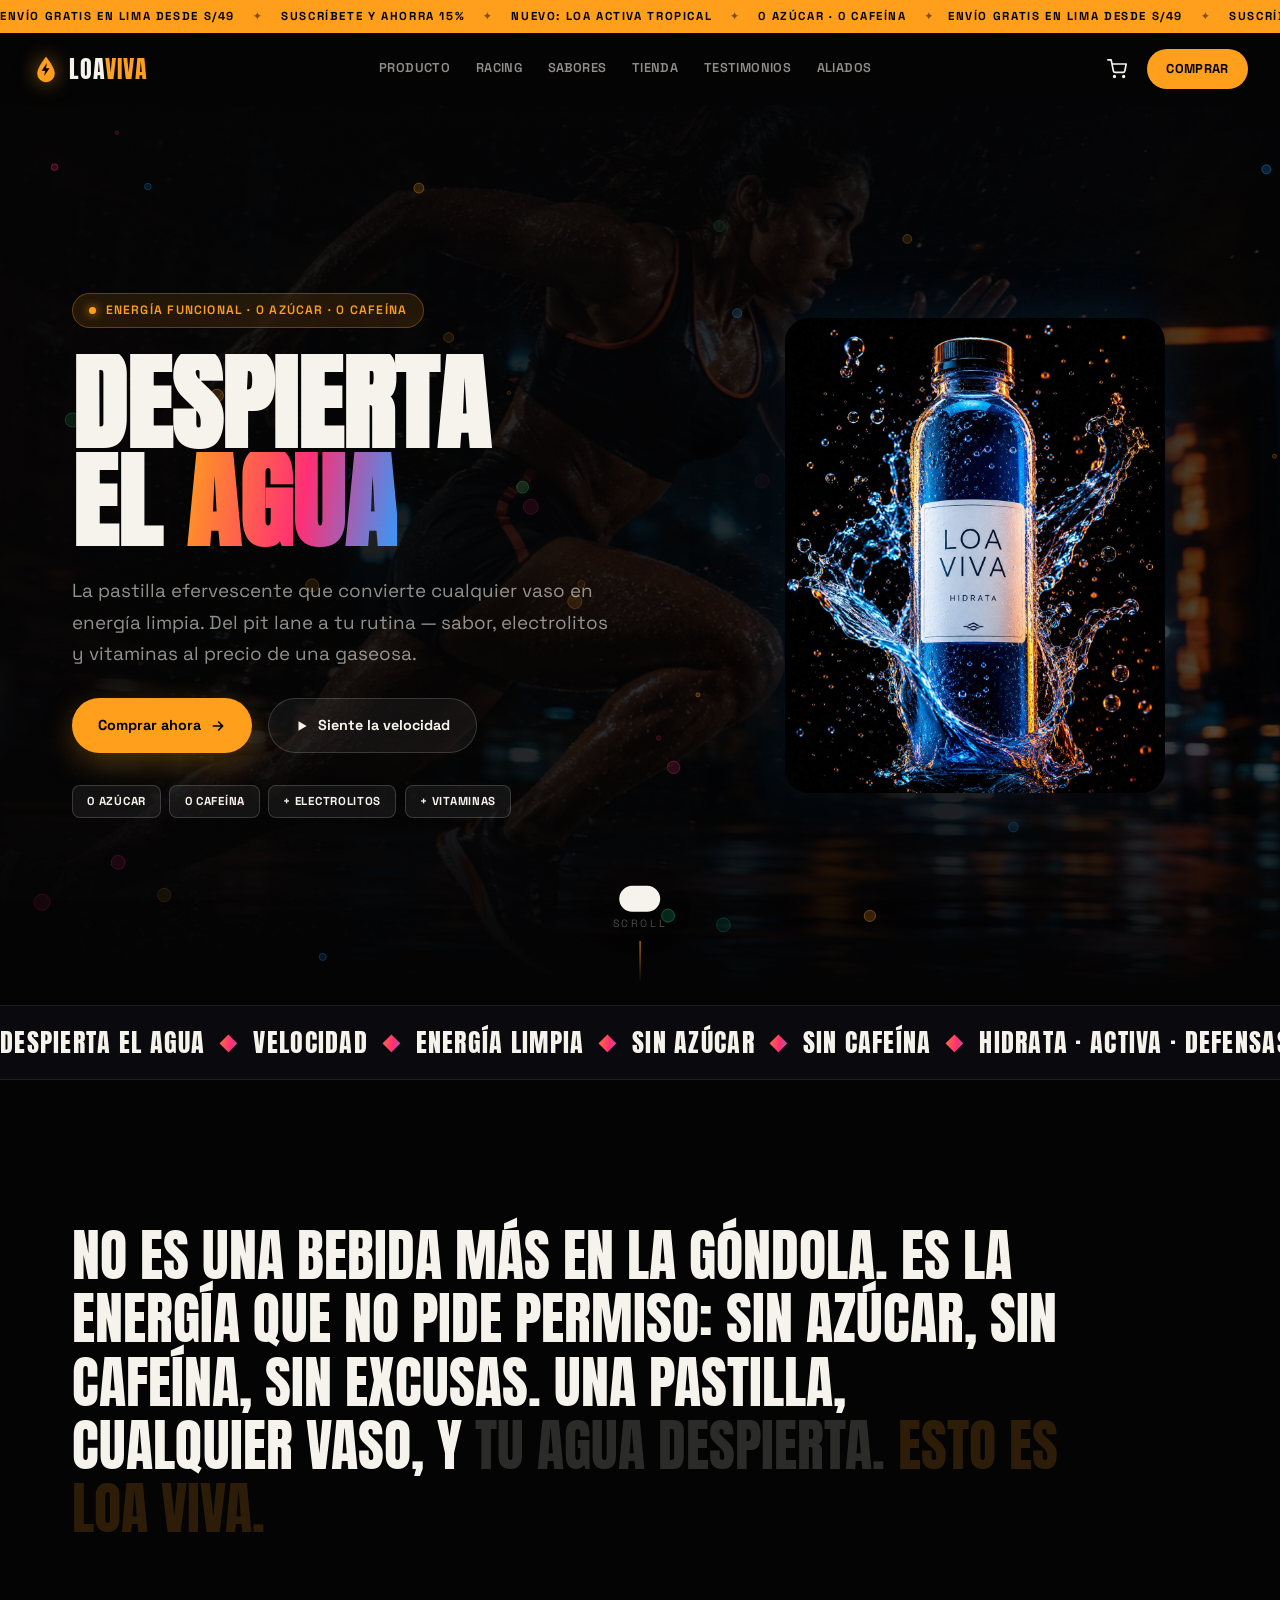
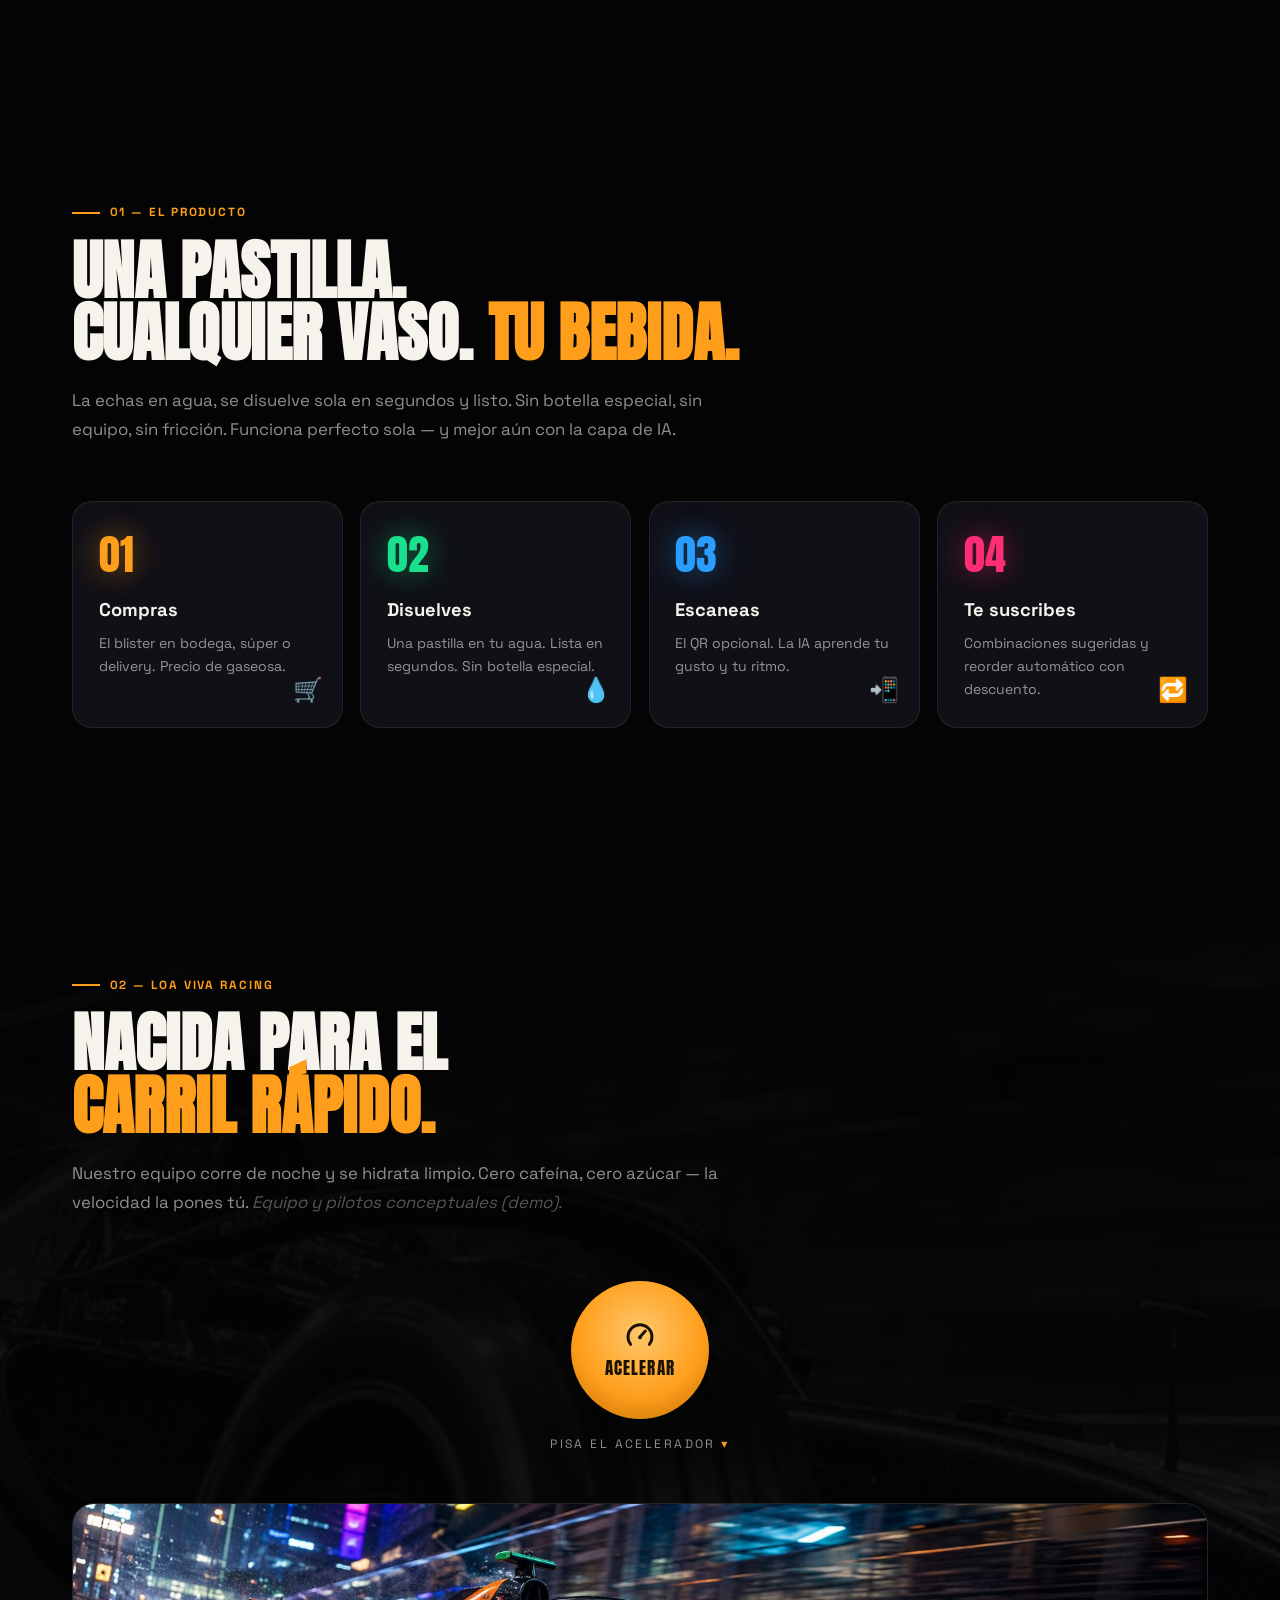
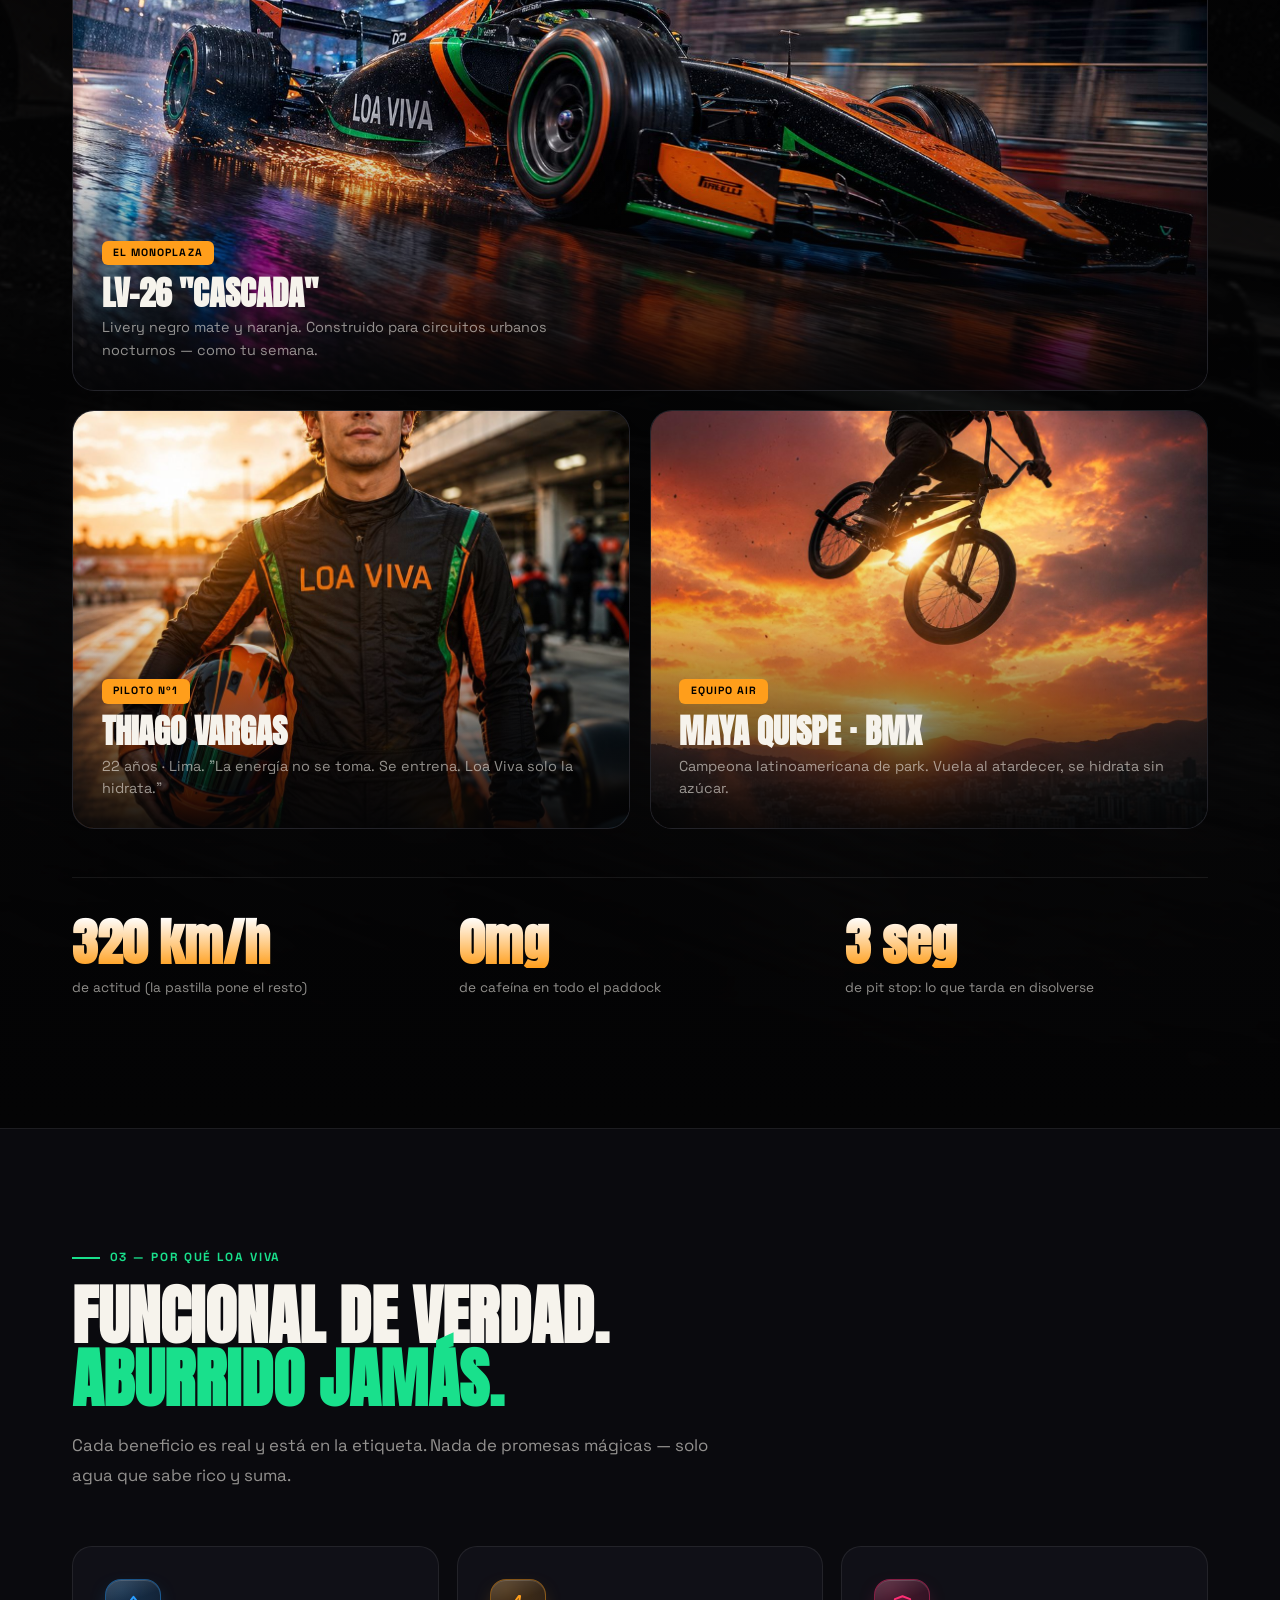
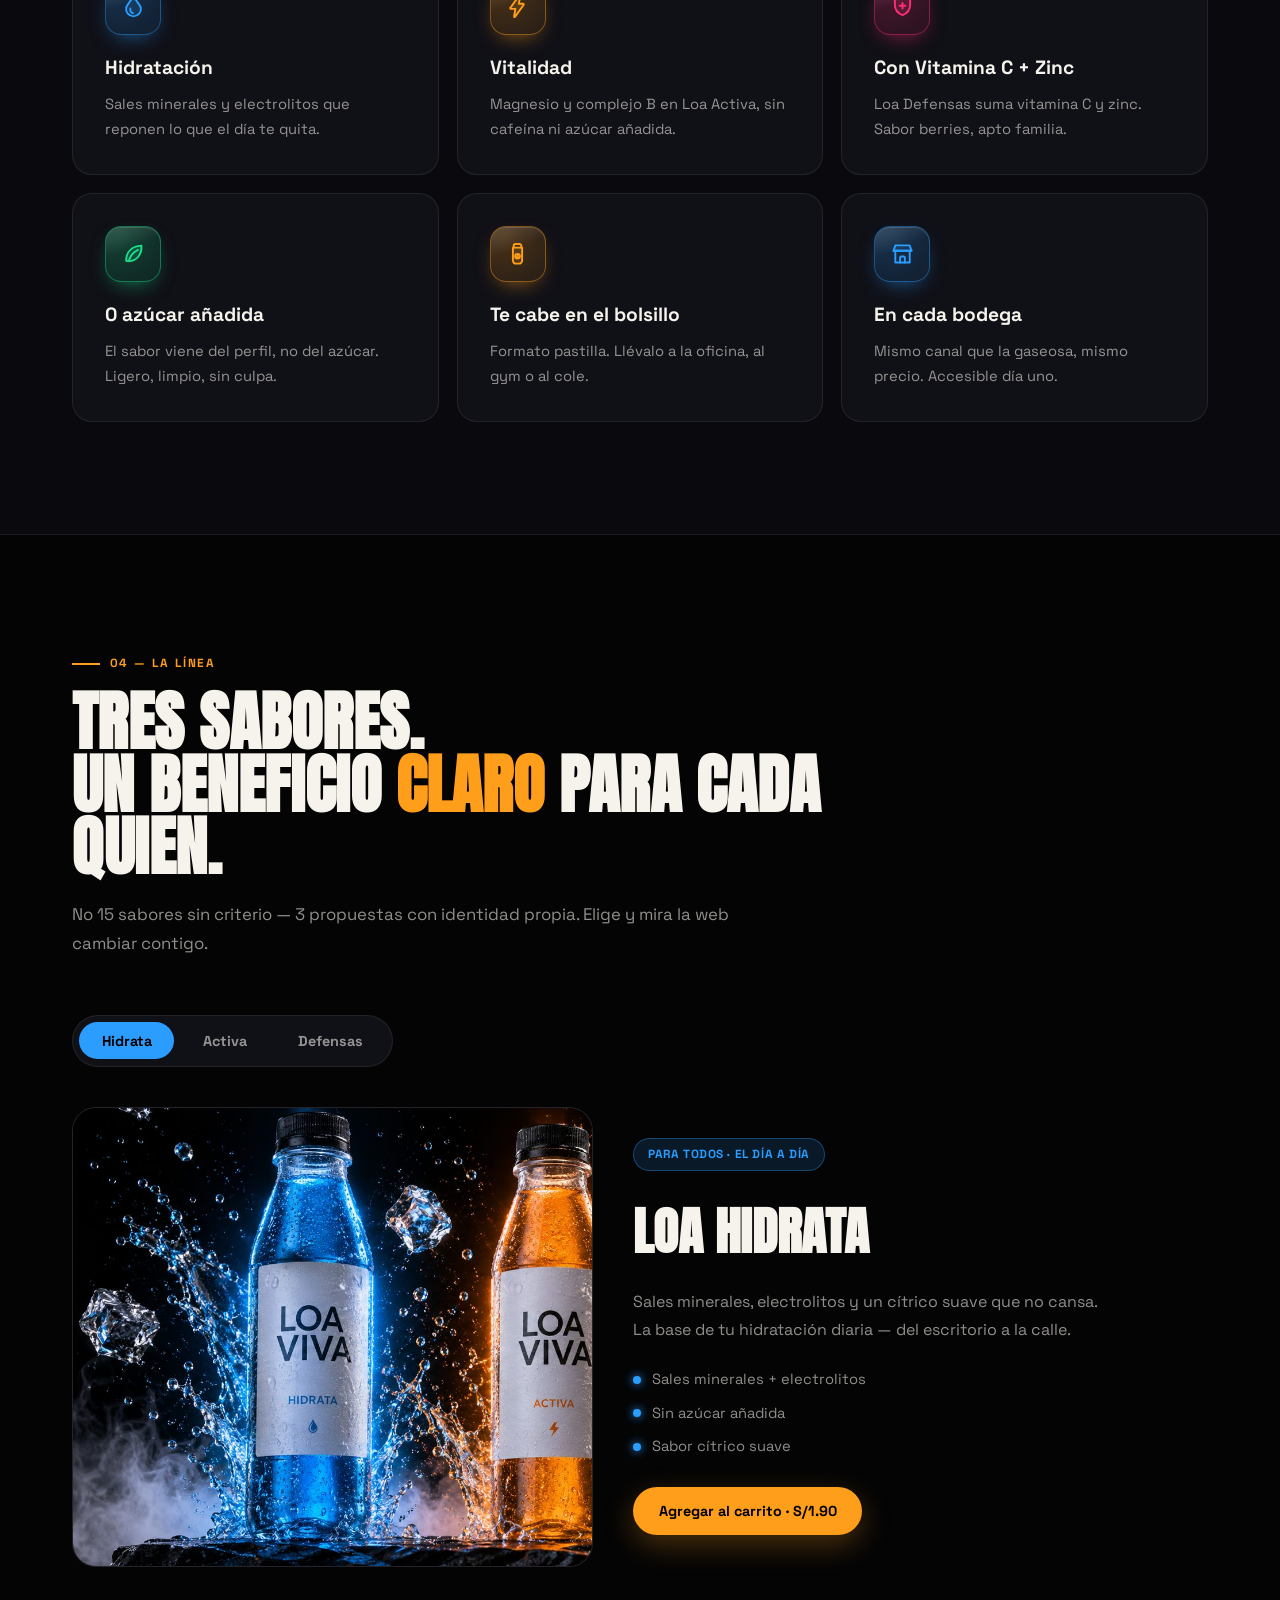
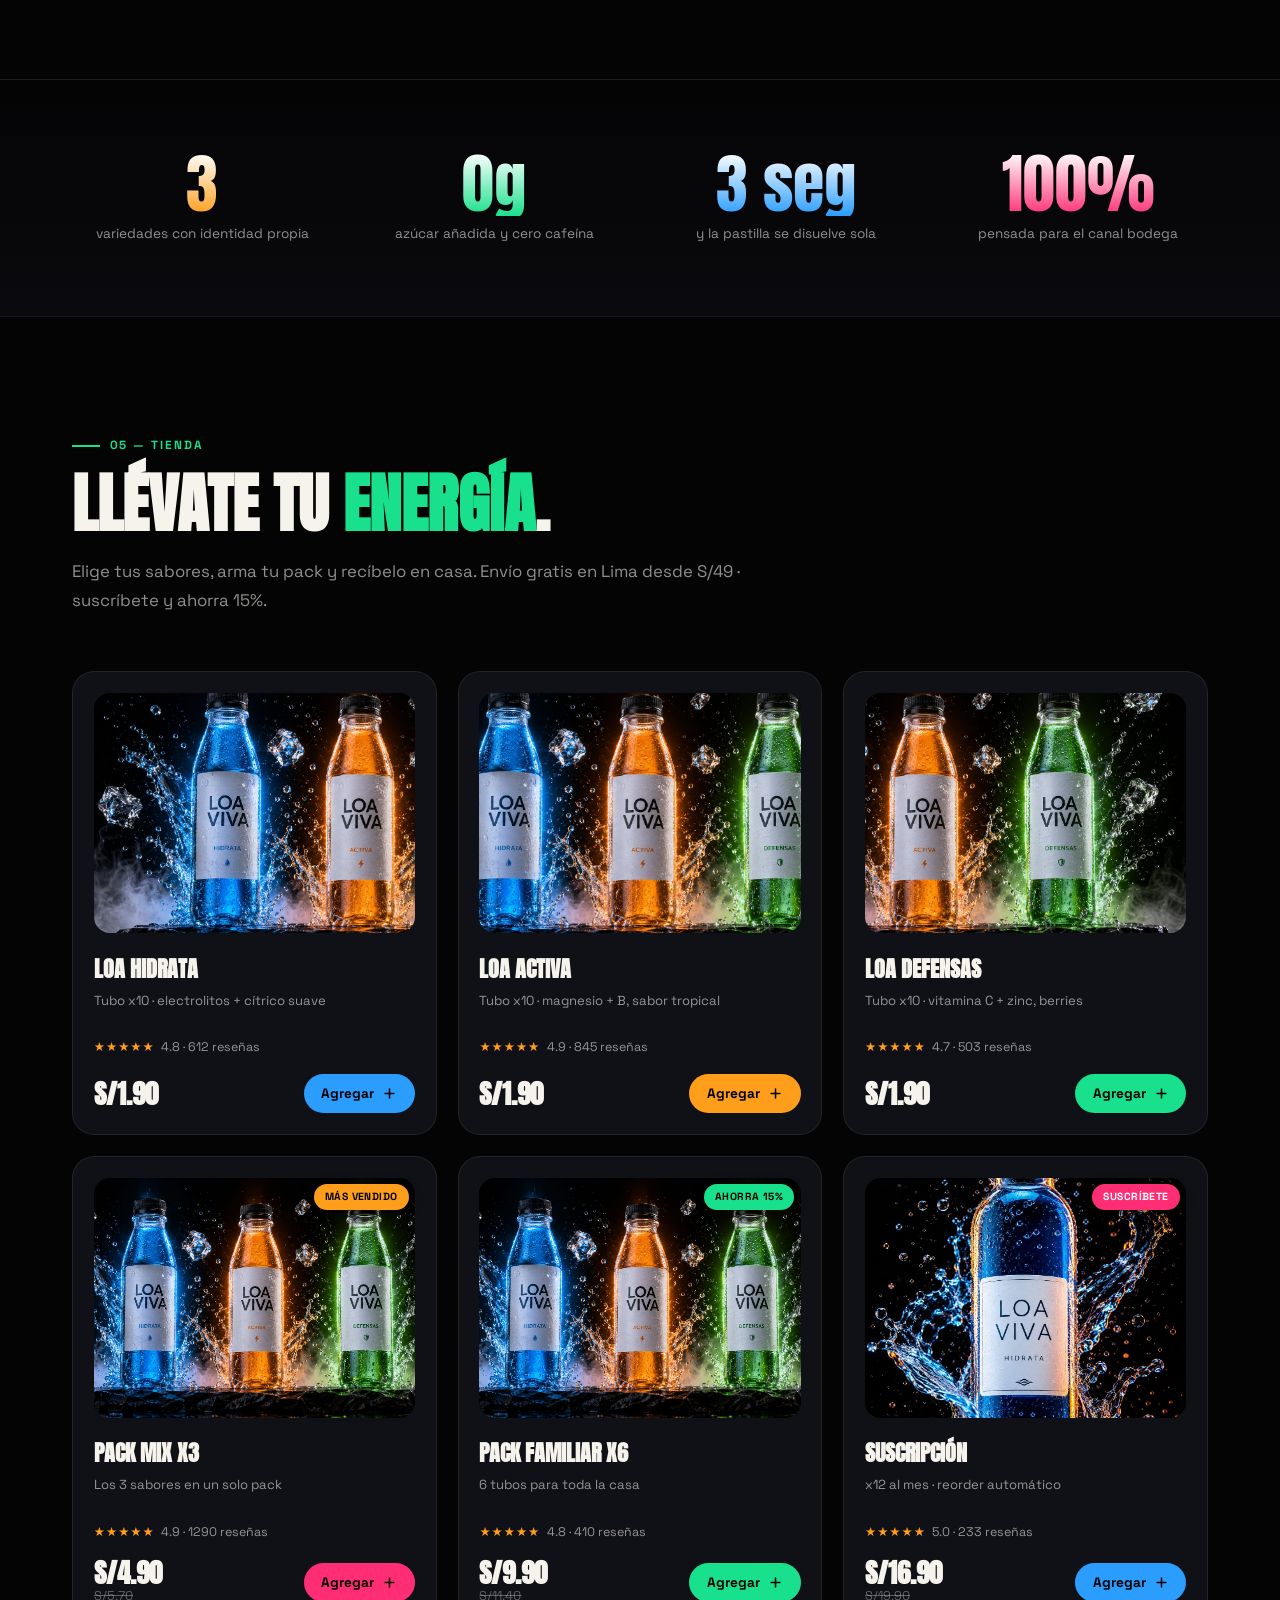
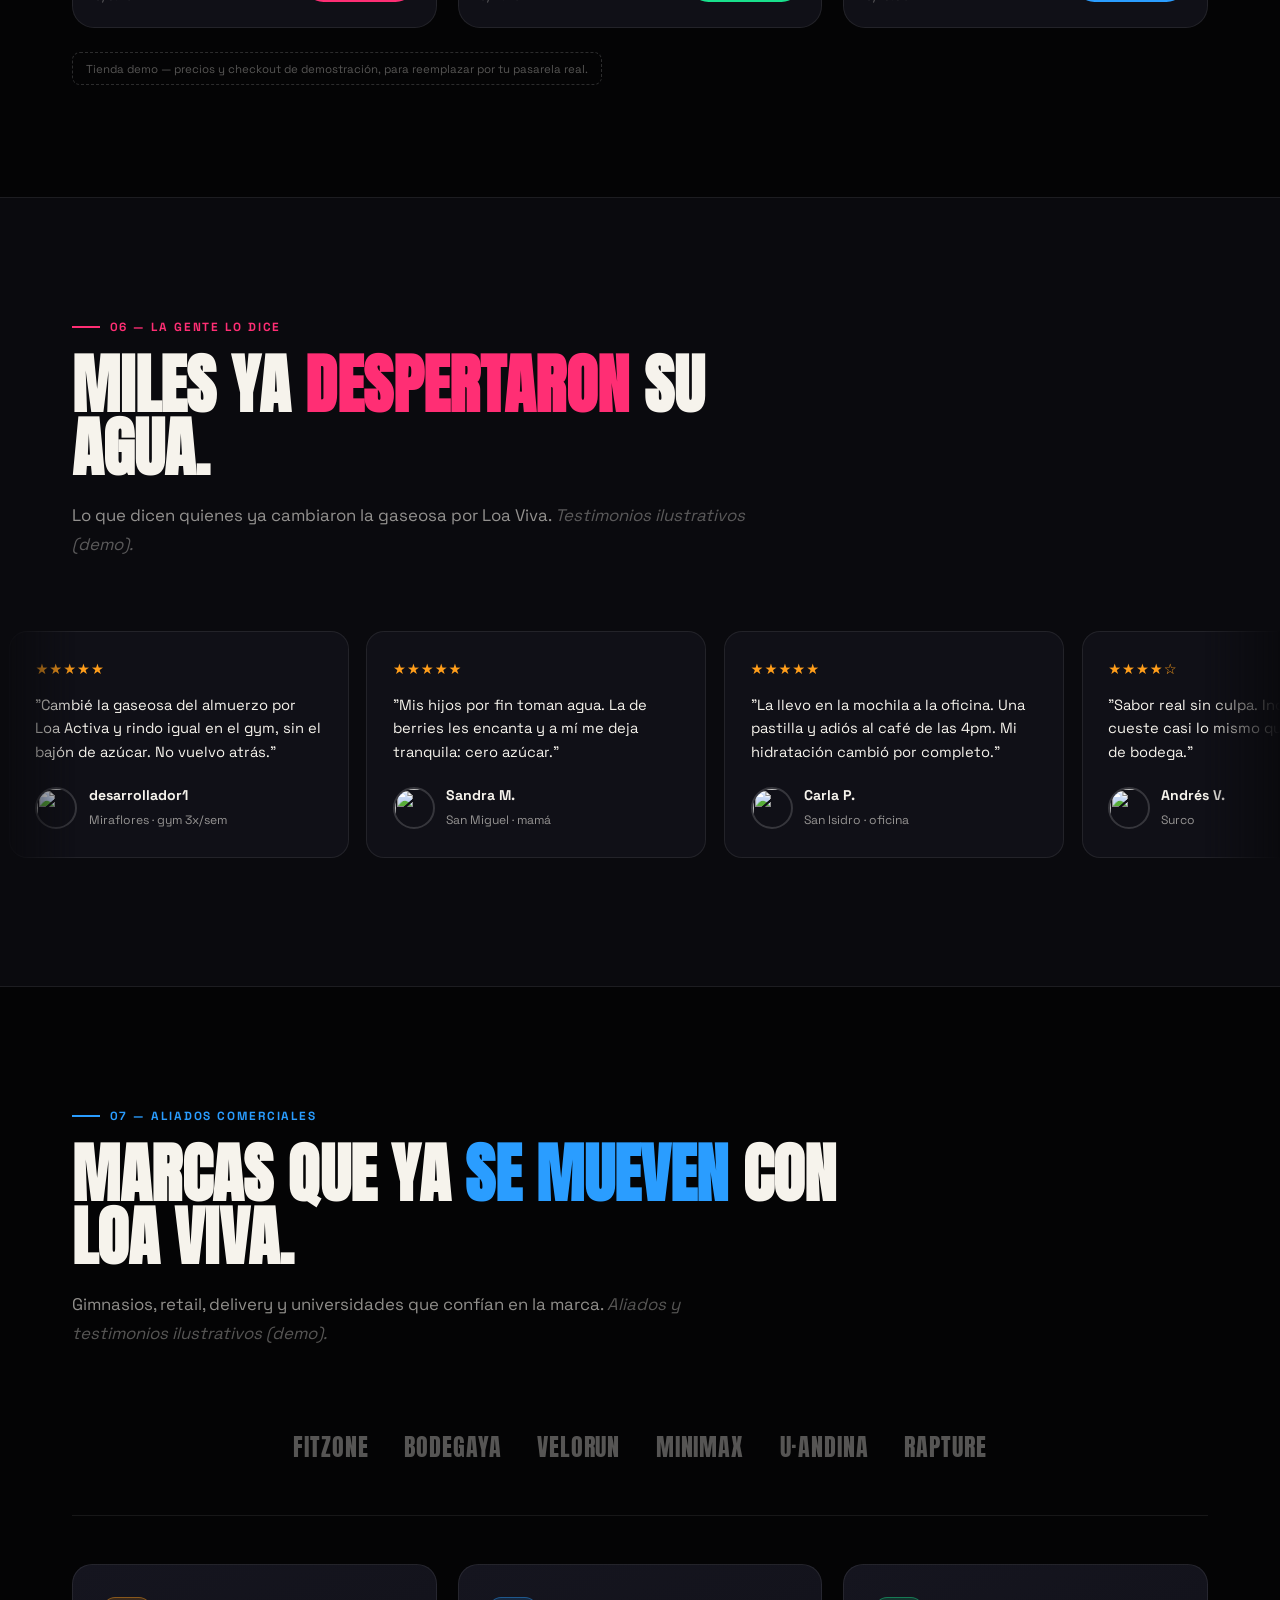
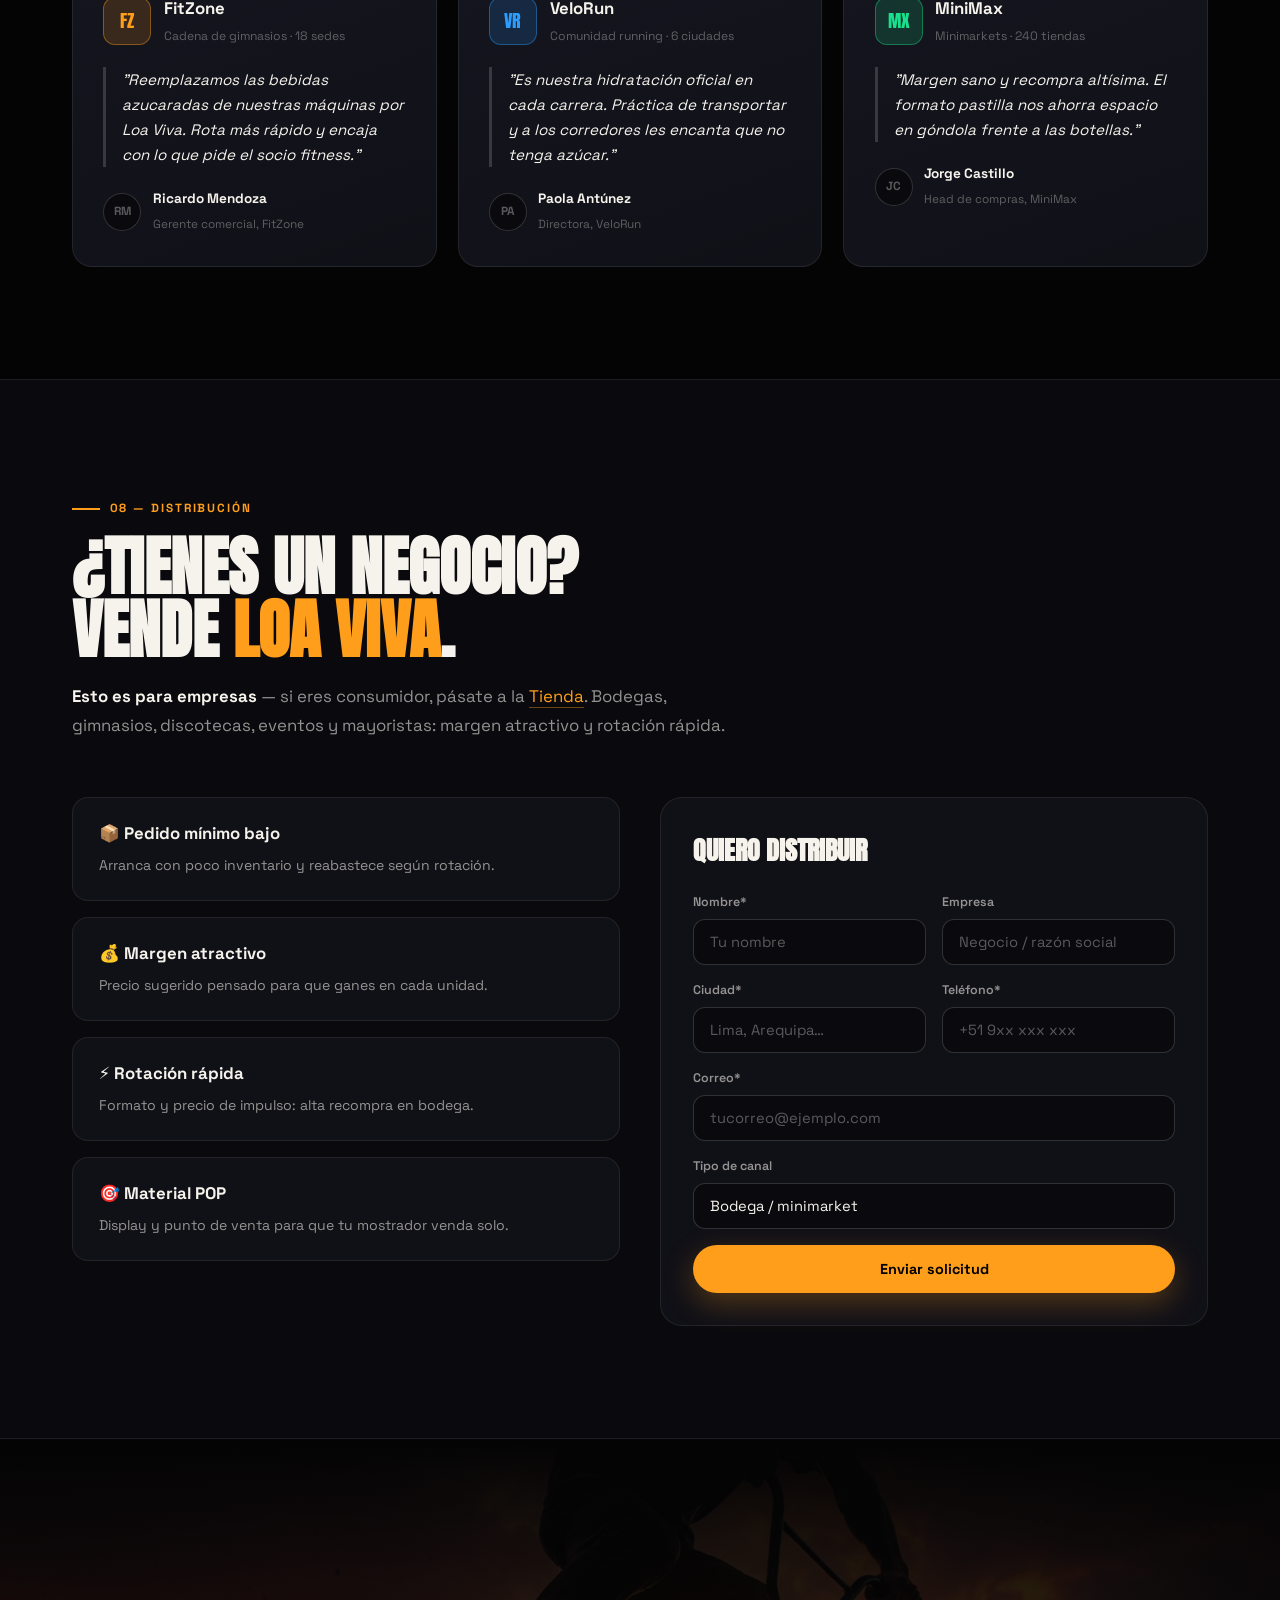
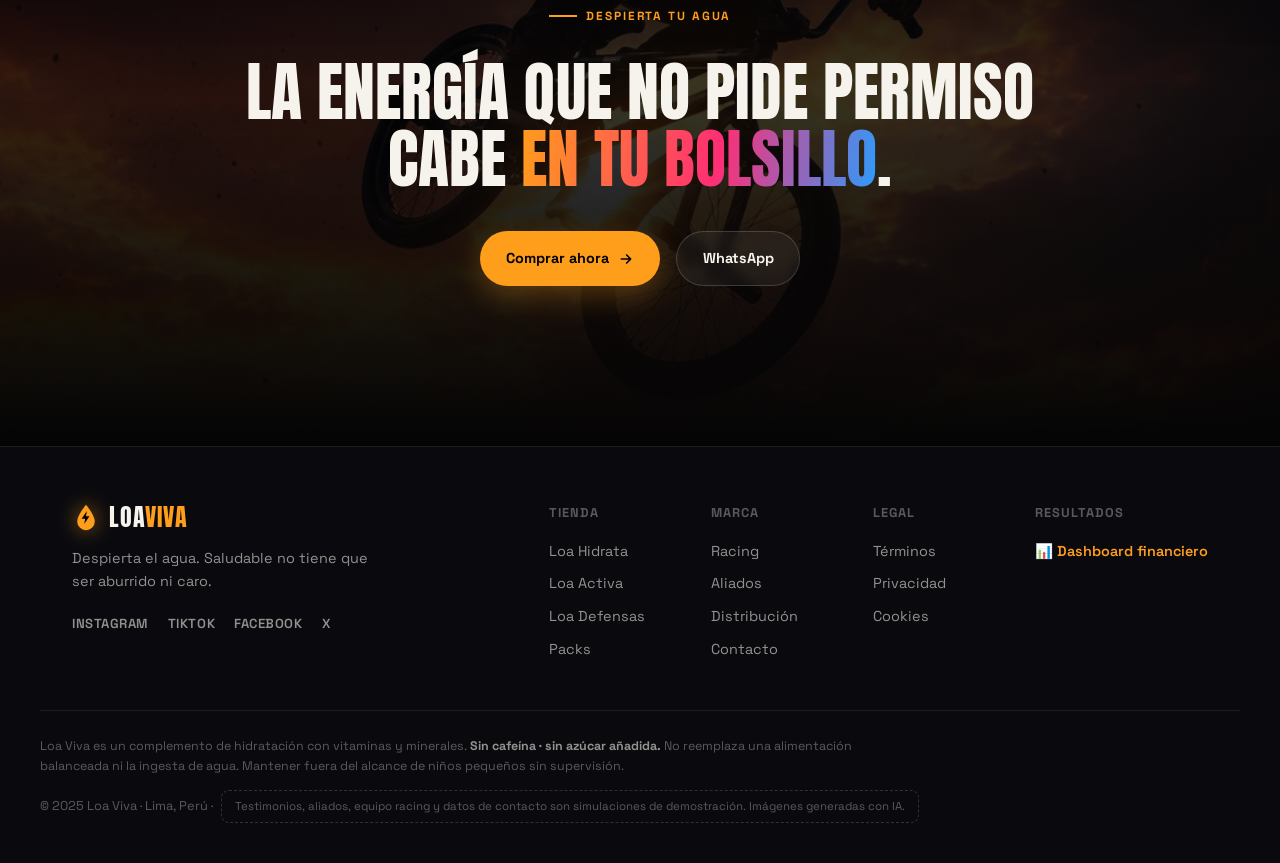
==== commit d52158d1: "Enlace al dashboard: gota del logo + sección Resultados en el footer - La gota del logo (brand-mark)" ====
--- a/index.html
+++ b/index.html
@@ -45,10 +45,14 @@
 
 <!-- ░░ NAV ░░ -->
 <header class="nav" id="nav">
-  <a href="#inicio" class="brand" aria-label="Loa Viva — inicio">
-    <svg class="brand-mark" viewBox="0 0 32 32" aria-hidden="true"><path d="M16 2C16 2 6 14 6 21a10 10 0 0 0 20 0C26 14 16 2 16 2Z"/><path d="M17 9l-6 9h4l-1 6 6-9h-4z" class="brand-bolt"/></svg>
-    <span class="brand-name">LOA<i>VIVA</i></span>
-  </a>
+  <div class="brand" aria-label="Loa Viva">
+    <a href="dashboard/" class="brand-drop" title="Ver el dashboard de resultados" aria-label="Ver el dashboard de resultados">
+      <svg class="brand-mark" viewBox="0 0 32 32" aria-hidden="true"><path d="M16 2C16 2 6 14 6 21a10 10 0 0 0 20 0C26 14 16 2 16 2Z"/><path d="M17 9l-6 9h4l-1 6 6-9h-4z" class="brand-bolt"/></svg>
+    </a>
+    <a href="#inicio" class="brand-home" aria-label="Loa Viva — inicio">
+      <span class="brand-name">LOA<i>VIVA</i></span>
+    </a>
+  </div>
   <nav class="nav-links" aria-label="Principal">
     <a href="#producto">Producto</a>
     <a href="#racing">Racing</a>
@@ -172,7 +176,7 @@
     </div>
 
     <div class="rev-stage" id="revStage">
-      <button class="rev-btn" id="revBtn" type="button" aria-label="Acelerar: activa la animación con sonido de motor">
+      <button class="rev-btn" id="revBtn" type="button" aria-label="Acelerar: activa la animación del auto">
         <svg viewBox="0 0 24 24" fill="none" stroke="currentColor" stroke-width="2.2" stroke-linecap="round" stroke-linejoin="round" aria-hidden="true"><path d="M5 19a9 9 0 1 1 14 0"/><path d="M12 13.5 16 9"/><circle cx="12" cy="13.8" r="1.4" fill="currentColor" stroke="none"/></svg>
         <span>ACELERAR</span>
       </button>
@@ -411,6 +415,7 @@
       <div class="footer-col"><h4>Tienda</h4><a href="#tienda">Loa Hidrata</a><a href="#tienda">Loa Activa</a><a href="#tienda">Loa Defensas</a><a href="#tienda">Packs</a></div>
       <div class="footer-col"><h4>Marca</h4><a href="#racing">Racing</a><a href="#aliados">Aliados</a><a href="#distribucion">Distribución</a><a href="#contacto">Contacto</a></div>
       <div class="footer-col"><h4>Legal</h4><a href="#">Términos</a><a href="#">Privacidad</a><a href="#">Cookies</a></div>
+      <div class="footer-col"><h4>Resultados</h4><a href="dashboard/" class="footer-dash">Dashboard financiero</a></div>
     </div>
   </div>
   <div class="container footer-bottom">
--- a/styles.css
+++ b/styles.css
@@ -68,6 +68,10 @@
 .brand-bolt { fill: var(--bg); }
 .brand-name { font-family: var(--font-display); font-size: 1.5rem; letter-spacing: .04em; line-height: 1; }
 .brand-name i { font-style: normal; color: var(--cit); }
+.brand-drop, .brand-home { display: inline-flex; align-items: center; text-decoration: none; color: inherit; }
+.brand-drop { line-height: 0; cursor: pointer; transition: transform .25s var(--ease), filter .25s; }
+.brand-drop:hover, .brand-drop:focus-visible { transform: scale(1.12) rotate(-4deg); outline: none; }
+.brand-drop:hover .brand-mark, .brand-drop:focus-visible .brand-mark { filter: drop-shadow(0 0 14px rgba(255,158,27,.95)); }
 .nav-links { display: flex; gap: 1.6rem; }
 .nav-links a { font-size: .8rem; font-weight: 600; letter-spacing: .03em; color: var(--muted); text-transform: uppercase; position: relative; transition: color .2s; }
 .nav-links a::after { content:''; position:absolute; left:0; bottom:-6px; height:2px; width:0; background: var(--cit); transition: width .3s var(--ease); }
@@ -342,7 +346,9 @@
 .socials { display: flex; gap: 1.2rem; }
 .socials a { font-size: .82rem; font-weight: 600; color: var(--muted); text-transform: uppercase; letter-spacing: .04em; transition: color .2s; }
 .socials a:hover { color: var(--cit); }
-.footer-cols { display: grid; grid-template-columns: repeat(3,1fr); gap: 1.5rem; }
+.footer-cols { display: grid; grid-template-columns: repeat(4,1fr); gap: 1.5rem; }
+.footer-dash { color: var(--cit) !important; font-weight: 600; white-space: nowrap; }
+.footer-dash::before { content: "📊 "; }
 .footer-col h4 { font-size: .8rem; text-transform: uppercase; letter-spacing: .08em; color: var(--faint); margin-bottom: 1rem; }
 .footer-col a { display: block; font-size: .9rem; color: var(--muted); margin-bottom: .6rem; transition: color .2s; }
 .footer-col a:hover { color: var(--ink); }
